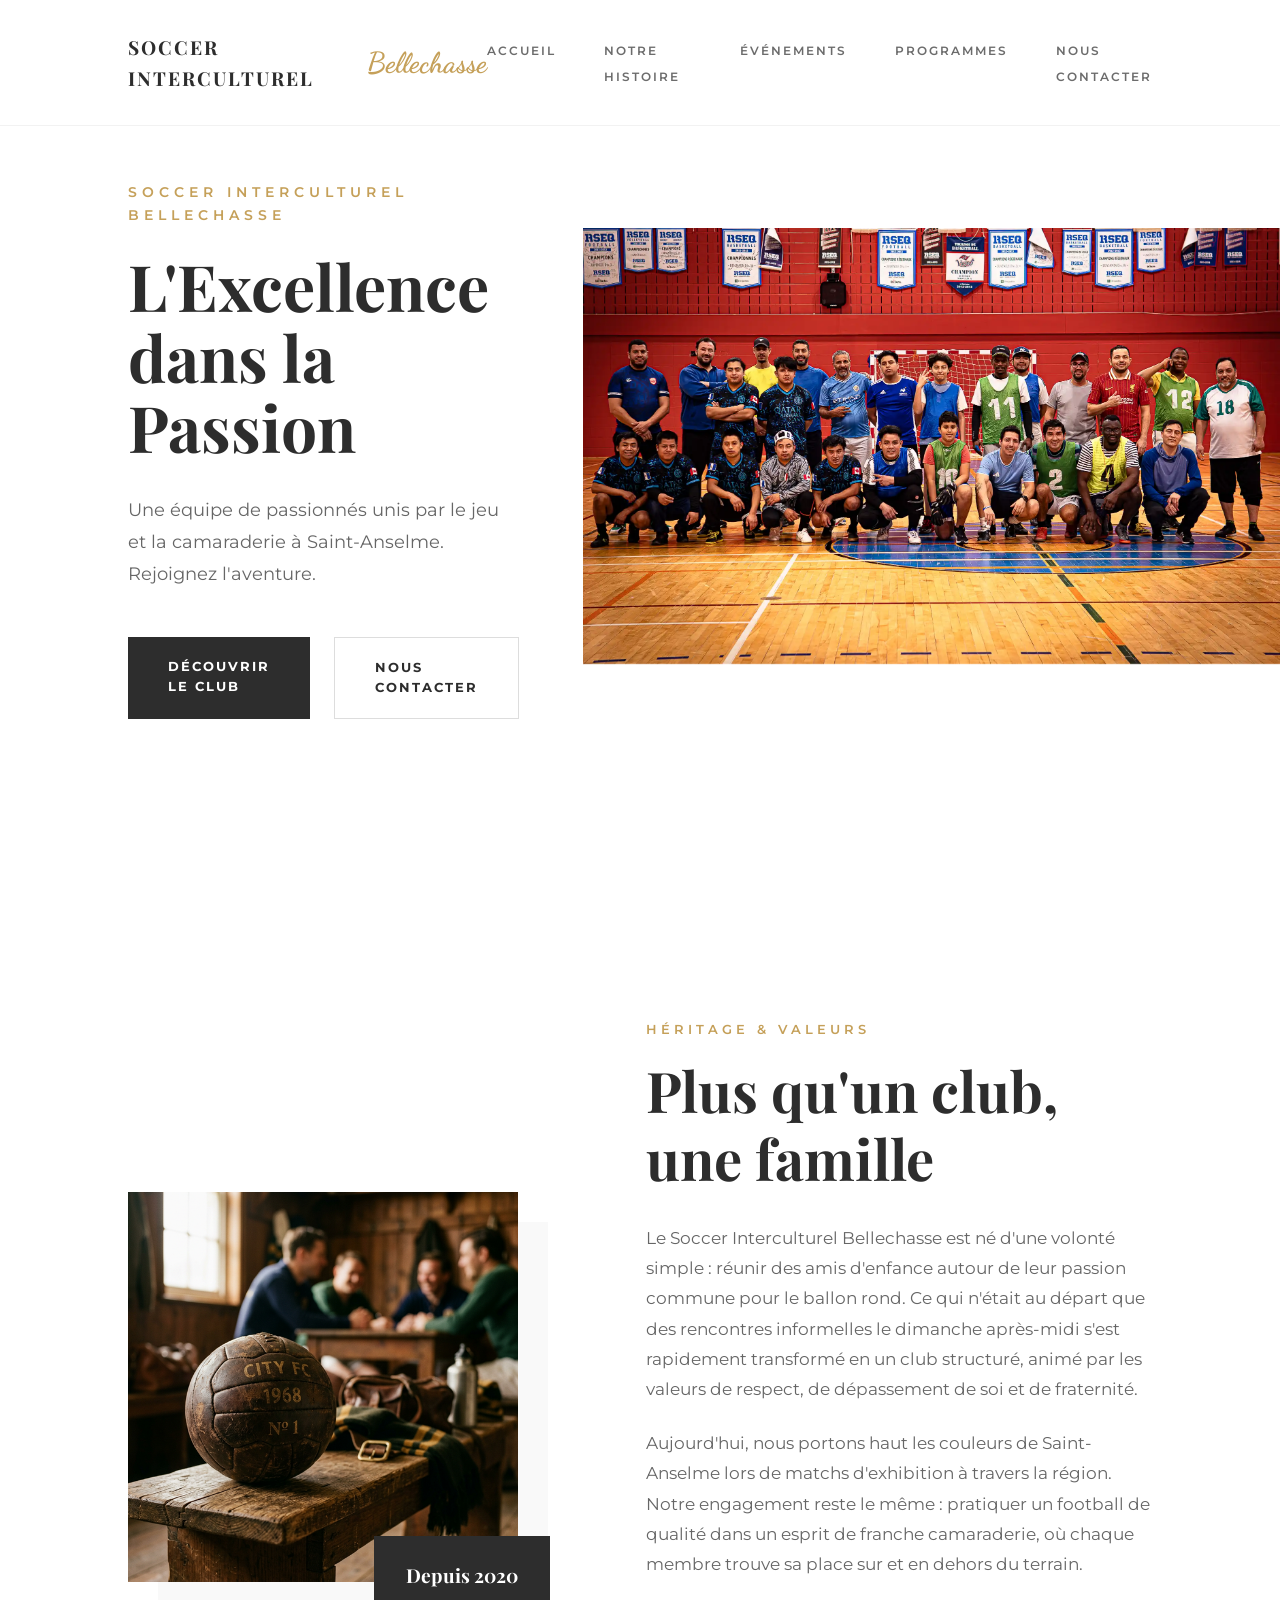
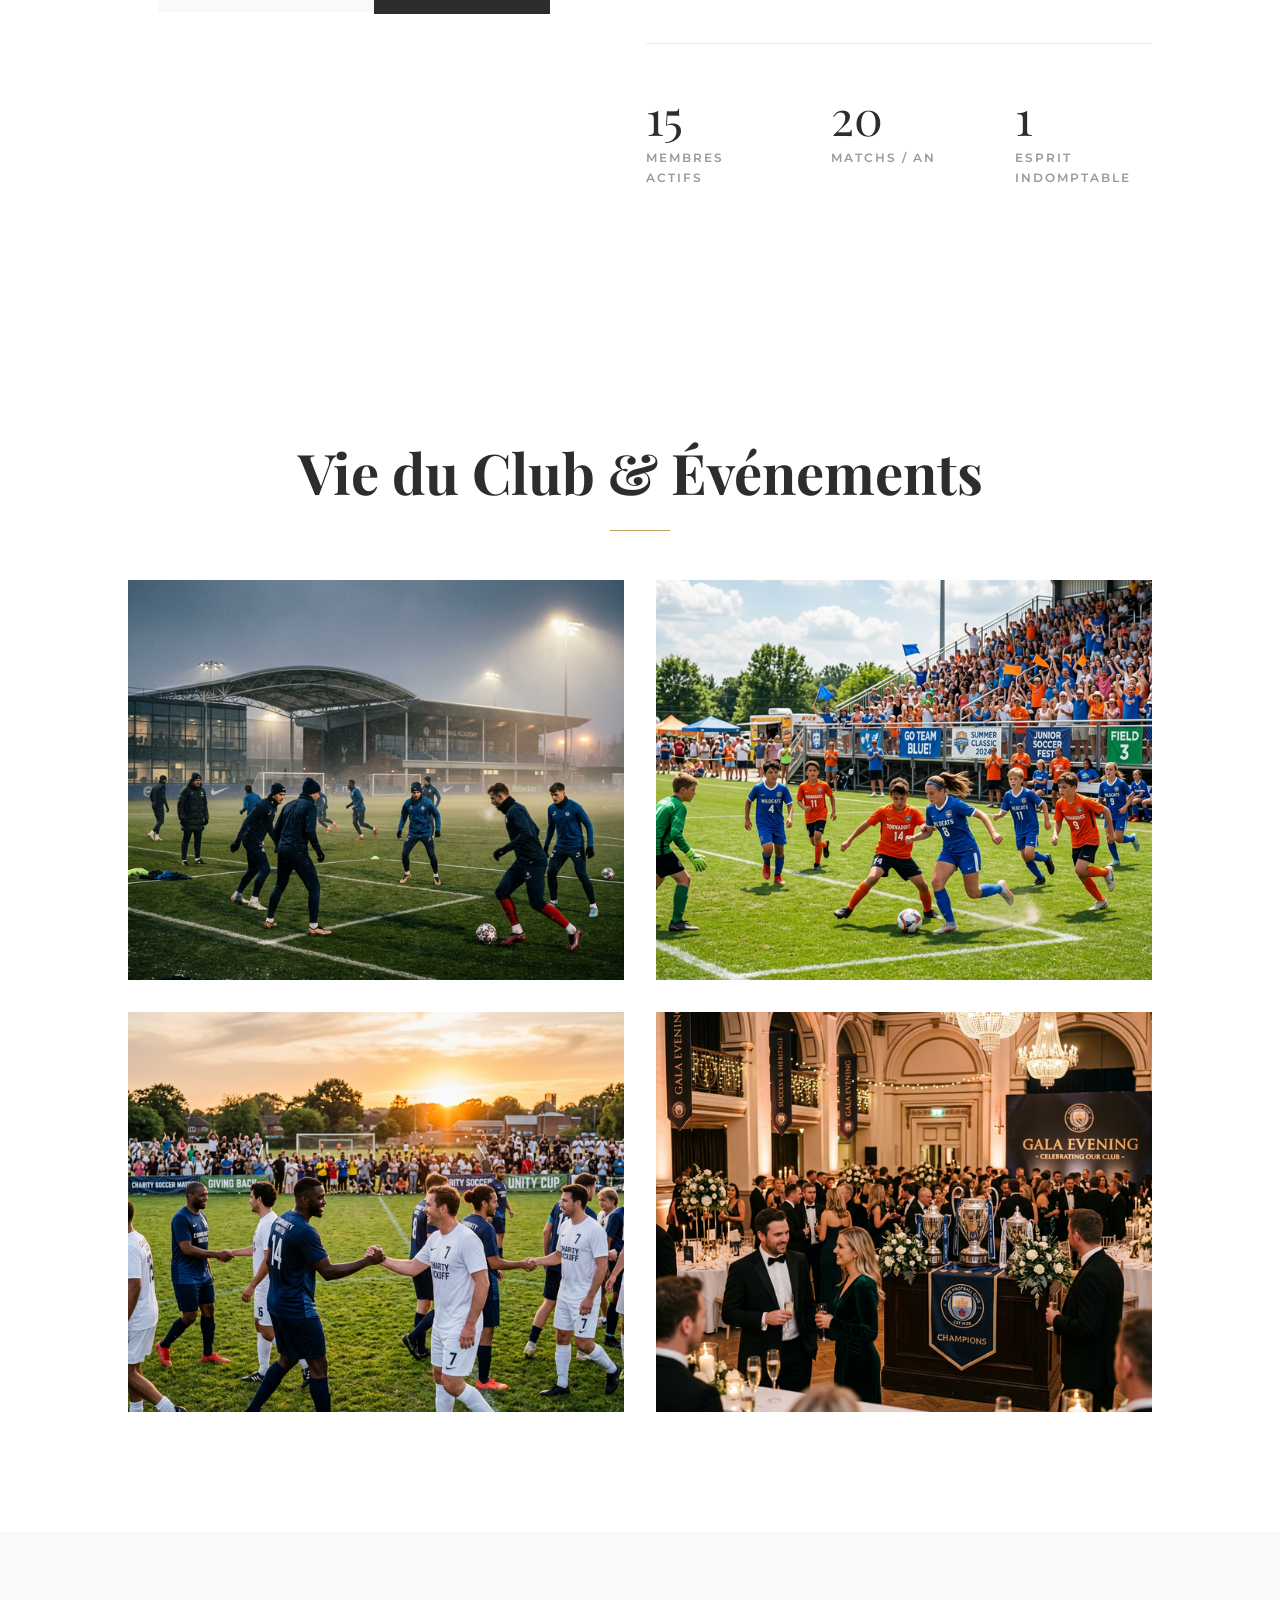
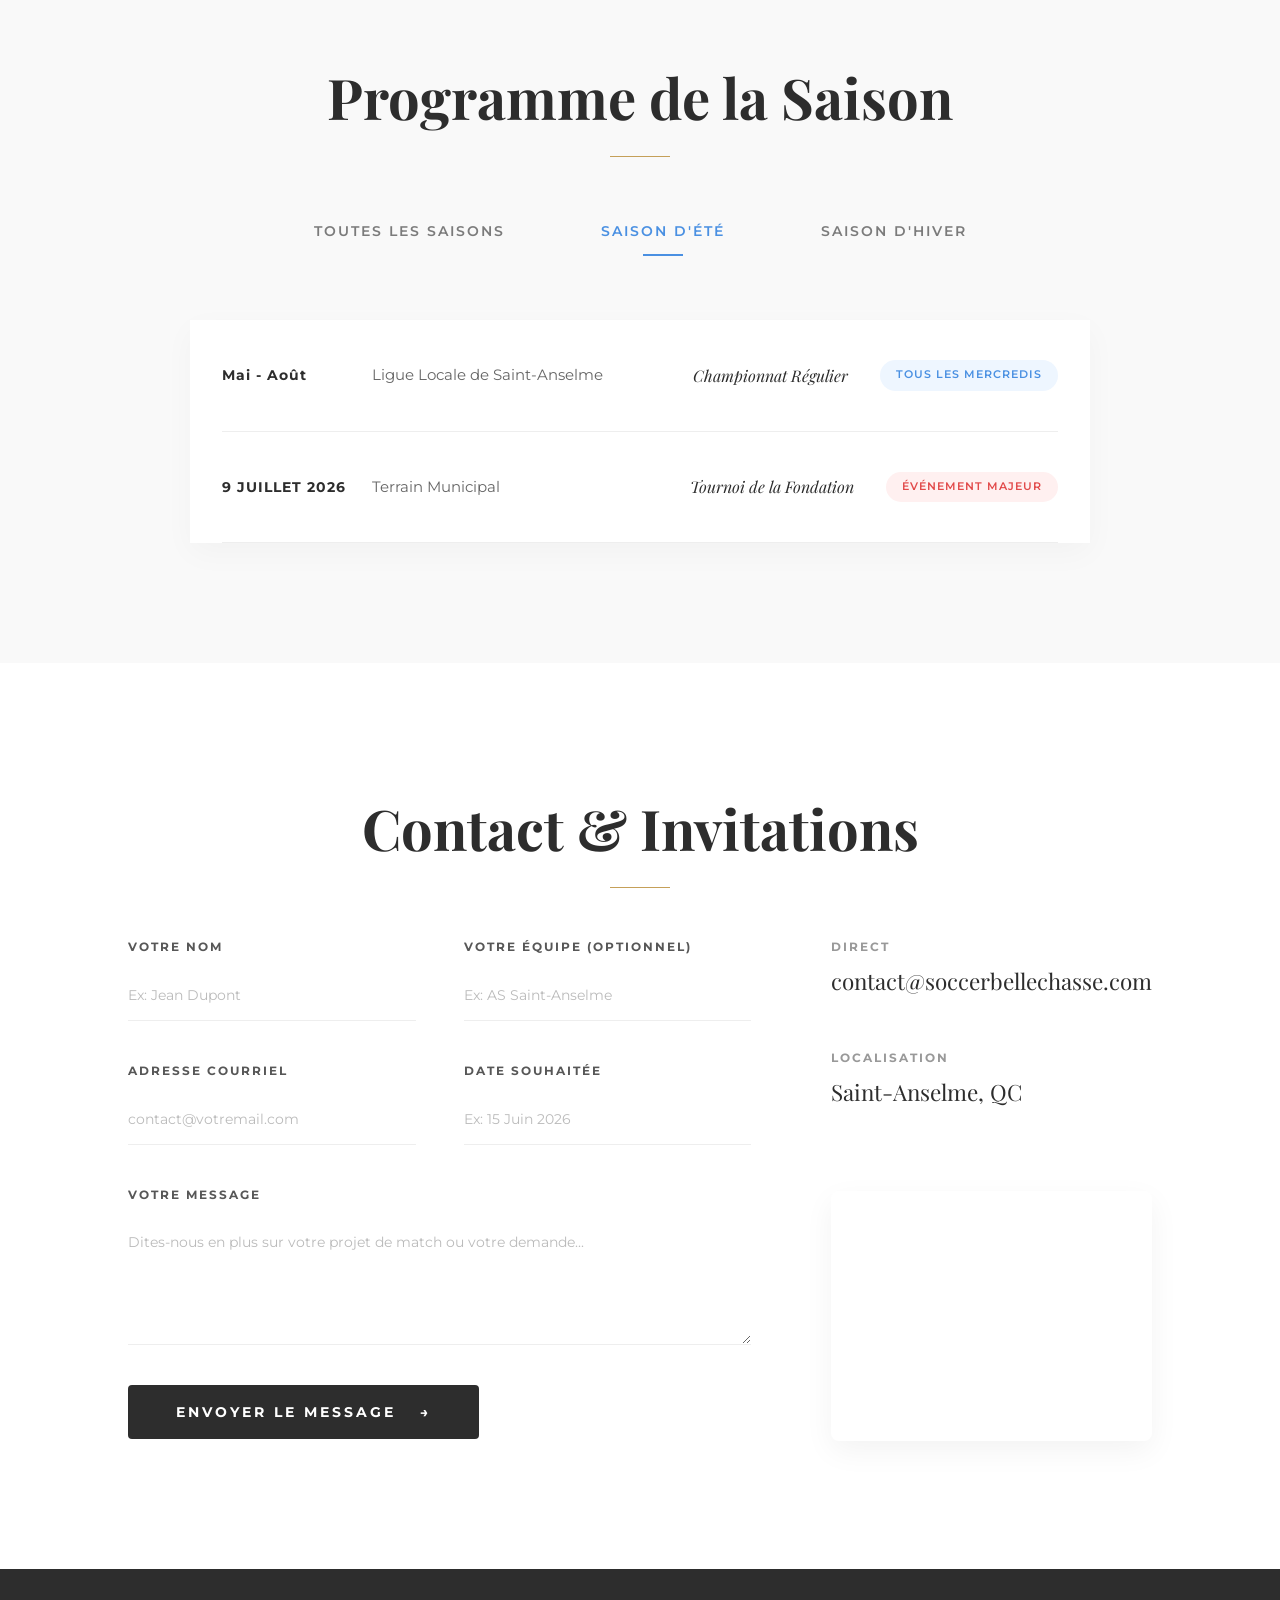
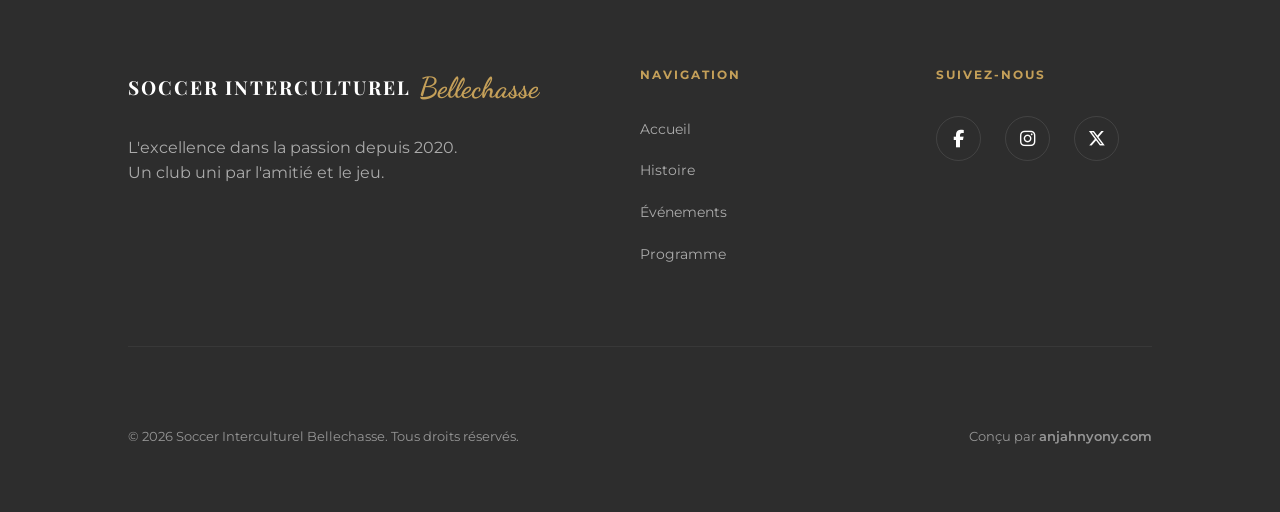
==== index.html @ 8fa6b3fa "favicon" ====
<!DOCTYPE html>
<html lang="fr">

<head>
    <meta charset="UTF-8">
    <meta name="viewport" content="width=device-width, initial-scale=1.0">
    <title>Soccer Interculturel Bellechasse | Excellence & Passion</title>
    <meta name="description"
        content="Découvrez le Soccer Interculturel Bellechasse, un club de football passionné à Saint-Anselme. Excellence, camaraderie et jeu.">

    <!-- Open Graph / Facebook / LinkedIn -->
    <meta property="og:type" content="website">
    <meta property="og:url" content="https://soccerinterculturelbellechasse.com/">
    <meta property="og:title" content="Soccer Interculturel Bellechasse | Excellence & Passion">
    <meta property="og:description"
        content="Un club de football dynamique à Saint-Anselme, uni par les valeurs de respect, de dépassement de soi et de fraternité.">
    <meta property="og:image" content="https://soccerinterculturelbellechasse.com/img/soccer-banner.webp">

    <!-- Twitter / X -->
    <meta name="twitter:card" content="summary_large_image">
    <meta name="twitter:url" content="https://soccerinterculturelbellechasse.com/">
    <meta name="twitter:title" content="Soccer Interculturel Bellechasse | Excellence & Passion">
    <meta name="twitter:description"
        content="Découvrez le Soccer Interculturel Bellechasse à Saint-Anselme. Passion, talent et esprit d'équipe.">
    <meta name="twitter:image" content="https://soccerinterculturelbellechasse.com/img/soccer-banner.webp">

    <!-- Favicon -->
    <link rel="icon" href="./img/favicon-removebg-preview.png">

    <!-- Fonts -->
    <link rel="preconnect" href="https://fonts.googleapis.com">
    <link rel="preconnect" href="https://fonts.gstatic.com" crossorigin>
    <link
        href="https://fonts.googleapis.com/css2?family=Montserrat:wght@300;400;500;600&family=Playfair+Display:ital,wght@0,400;0,700;1,400&family=Dancing+Script:wght@700&display=swap"
        rel="stylesheet">

    <!-- CSS -->
    <link rel="stylesheet" href="style.css">
    <!-- Font Awesome for Icons -->
    <link rel="stylesheet" href="https://cdnjs.cloudflare.com/ajax/libs/font-awesome/6.5.1/css/all.min.css">
</head>

<body>

    <!-- Navigation -->
    <nav id="navbar">
        <div class="logo">Soccer Interculturel <span class="logo-accent">Bellechasse</span></div>
        <div class="burger" id="burger">
            <span></span>
            <span></span>
            <span></span>
        </div>
        <ul class="nav-links">
            <li><a href="#hero">Accueil</a></li>
            <li><a href="#histoire">Notre Histoire</a></li>
            <li><a href="#evenements">Événements</a></li>
            <li><a href="#programme">Programmes</a></li>
            <li><a href="#contact">Nous contacter</a></li>
        </ul>
    </nav>

    <!-- Section Hero (Split Layout) -->
    <section id="hero" class="hero-split">
        <div class="hero-left">
            <span class="hero-subtitle">Soccer Interculturel Bellechasse</span>
            <h1 class="serif">L'Excellence <br> dans la Passion</h1>
            <p>Une équipe de passionnés unis par le jeu et la camaraderie à Saint-Anselme. Rejoignez l'aventure.</p>
            <div class="hero-actions">
                <a href="#evenements" class="btn-dark">Découvrir le club</a>
                <a href="#contact" class="btn-outline">Nous contacter</a>
            </div>
        </div>
        <div class="hero-right">
            <div class="hero-image-wrapper">
                <img src="./img/soccer-banner.webp" alt="L'équipe Soccer Interculturel Bellechasse">
            </div>
        </div>
    </section>

    <!-- Section Notre Histoire -->
    <section id="histoire" class="story-section">
        <div class="story-grid">
            <div class="story-left">
                <div class="story-img-wrapper">
                    <img src="./img/club_history.png" alt="Histoire du Club">
                    <div class="since-badge">Depuis 2020</div>
                </div>
            </div>
            <div class="story-right">
                <span class="section-subtitle">Héritage & Valeurs</span>
                <h2 class="serif">Plus qu'un club, une famille</h2>
                <div class="story-text">
                    <p>Le Soccer Interculturel Bellechasse est né d'une volonté simple : réunir des amis d'enfance
                        autour de leur
                        passion
                        commune pour le ballon rond. Ce qui n'était au départ que des rencontres informelles le dimanche
                        après-midi
                        s'est rapidement transformé en un club structuré, animé par les valeurs de respect, de
                        dépassement
                        de soi et de fraternité.</p>
                    <p>Aujourd'hui, nous portons haut les couleurs de Saint-Anselme lors de matchs d'exhibition à
                        travers la
                        région. Notre engagement reste le même : pratiquer un football de qualité dans un esprit de
                        franche
                        camaraderie, où chaque membre trouve sa place sur et en dehors du terrain.</p>
                </div>

                <div class="highlights-grid">
                    <div class="highlight-item">
                        <span class="number">15</span>
                        <span class="label">Membres actifs</span>
                    </div>
                    <div class="highlight-item">
                        <span class="number">20</span>
                        <span class="label">Matchs / An</span>
                    </div>
                    <div class="highlight-item">
                        <span class="number">1</span>
                        <span class="label">Esprit indomptable</span>
                    </div>
                </div>
            </div>
        </div>
    </section>

    <!-- Section Événements & Galerie -->
    <section id="evenements" class="events-section">
        <h2 class="section-title serif">Vie du Club & Événements</h2>
        <div class="events-grid">
            <div class="event-card">
                <div class="event-img">
                    <img src="./img/winter_training.png" alt="Entraînement Hivernal">
                    <div class="event-overlay">
                        <div class="event-meta">
                            <span class="event-tag">Hiver</span>
                            <span class="event-date">Jan - Mars</span>
                        </div>
                        <h3 class="serif">Entraînement Hivernal</h3>
                        <p>Préparation intensive en salle et sur terrain synthétique pour maintenir la forme même sous
                            la neige.</p>
                    </div>
                </div>
            </div>
            <div class="event-card">
                <div class="event-img">
                    <img src="./img/summer_tournament.png" alt="Tournoi d'Été">
                    <div class="event-overlay">
                        <div class="event-meta">
                            <span class="event-tag">Compétition</span>
                            <span class="event-date">Juillet</span>
                        </div>
                        <h3 class="serif">Tournoi Inter-Cités</h3>
                        <p>Notre grand rendez-vous estival rassemblant les meilleures équipes de la région pour un
                            weekend de football pur.</p>
                    </div>
                </div>
            </div>
            <div class="event-card">
                <div class="event-img">
                    <img src="./img/charity_match.png" alt="Match Caritatif">
                    <div class="event-overlay">
                        <div class="event-meta">
                            <span class="event-tag">Social</span>
                            <span class="event-date">Septembre</span>
                        </div>
                        <h3 class="serif">Kickoff pour la Cause</h3>
                        <p>Un match solidaire dont tous les bénéfices sont reversés aux associations locales de
                            Saint-Anselme.</p>
                    </div>
                </div>
            </div>
            <div class="event-card">
                <div class="event-img">
                    <img src="./img/gala_evening.png" alt="Soirée de Gala">
                    <div class="event-overlay">
                        <div class="event-meta">
                            <span class="event-tag">Prestige</span>
                            <span class="event-date">Décembre</span>
                        </div>
                        <h3 class="serif">Gala de Fin de Saison</h3>
                        <p>Une soirée élégante pour célébrer nos réussites, remettre les trophées et remercier nos
                            partenaires.</p>
                    </div>
                </div>
            </div>
        </div>
    </section>

    <!-- Section Programme de la Saison -->
    <section id="programme" class="program-section">
        <h2 class="section-title serif">Programme de la Saison</h2>

        <div class="program-tabs">
            <button class="tab-btn" onclick="showSeason('all')">Toutes les Saisons</button>
            <button class="tab-btn active" onclick="showSeason('ete')">Saison d'Été</button>
            <button class="tab-btn" onclick="showSeason('hiver')">Saison d'Hiver</button>
        </div>

        <div id="ete" class="season-content active">
            <div class="calendar-list">
                <div class="calendar-row">
                    <span class="match-date">Mai - Août</span>
                    <span class="match-location">Ligue Locale de Saint-Anselme</span>
                    <span class="match-type">Championnat Régulier</span>
                    <span class="badge upcoming">Tous les Mercredis</span>
                </div>
                <div class="calendar-row">
                    <span class="match-date">9 JUILLET 2026</span>
                    <span class="match-location">Terrain Municipal</span>
                    <span class="match-type">Tournoi de la Fondation</span>
                    <span class="badge extreme">Événement Majeur</span>
                </div>
            </div>
        </div>

        <div id="hiver" class="season-content">
            <div class="calendar-list">
                <div class="calendar-row">
                    <span class="match-date">Nov - Mars</span>
                    <span class="match-location">Complexe Multisport Lévis</span>
                    <span class="match-type">Ligue Intérieure 7x7</span>
                    <span class="badge upcoming">Matchs Dimanche</span>
                </div>
                <div class="calendar-row">
                    <span class="match-date">14 JANVIER 2026</span>
                    <span class="match-location">Centre Sportif Saint-Anselme</span>
                    <span class="match-type">Entraînement Spécifique</span>
                    <span class="badge victory">Ouvert au Public</span>
                </div>
            </div>
        </div>
    </section>

    <!-- Step 4: Contact -->
    <section id="contact" class="contact-section">
        <h2 class="section-title serif">Contact & Invitations</h2>
        <div class="contact-container">
            <form action="#" class="contact-form">
                <div class="form-row">
                    <div class="form-group">
                        <label for="name">Votre Nom</label>
                        <input type="text" id="name" placeholder="Ex: Jean Dupont" required>
                    </div>
                    <div class="form-group">
                        <label for="team">Votre Équipe (Optionnel)</label>
                        <input type="text" id="team" placeholder="Ex: AS Saint-Anselme">
                    </div>
                </div>
                <div class="form-row">
                    <div class="form-group">
                        <label for="email">Adresse Courriel</label>
                        <input type="email" id="email" placeholder="contact@votremail.com" required>
                    </div>
                    <div class="form-group">
                        <label for="date">Date souhaitée</label>
                        <input type="text" id="date" placeholder="Ex: 15 Juin 2026">
                    </div>
                </div>
                <div class="form-group">
                    <label for="message">Votre Message</label>
                    <textarea id="message"
                        placeholder="Dites-nous en plus sur votre projet de match ou votre demande..." rows="5"
                        required></textarea>
                </div>
                <button type="submit" class="btn-submit-premium">
                    <span>Envoyer le Message</span>
                    <i class="arrow-icon">→</i>
                </button>
            </form>
            <div class="contact-details">
                <div class="detail-item">
                    <h4>Direct</h4>
                    <p>contact@soccerbellechasse.com</p>
                </div>
                <div class="detail-item">
                    <h4>Localisation</h4>
                    <p>Saint-Anselme, QC</p>
                </div>
                <div class="map-container">
                    <iframe src="https://maps.google.com/maps?q=Saint-Anselme,QC&t=&z=14&ie=UTF8&iwloc=&output=embed"
                        width="100%" height="250" style="border:0;" allowfullscreen="" loading="lazy"></iframe>
                </div>
            </div>
        </div>
    </section>

    <!-- Footer -->
    <footer class="main-footer">
        <div class="footer-grid">
            <div class="footer-brand">
                <div class="logo">Soccer Interculturel <span class="logo-accent">Bellechasse</span></div>
                <p>L'excellence dans la passion depuis 2020. Un club uni par l'amitié et le jeu.</p>
            </div>
            <div class="footer-links">
                <h4>Navigation</h4>
                <ul>
                    <li><a href="#hero">Accueil</a></li>
                    <li><a href="#histoire">Histoire</a></li>
                    <li><a href="#evenements">Événements</a></li>
                    <li><a href="#programme">Programme</a></li>
                </ul>
            </div>
            <div class="footer-social">
                <h4>Suivez-nous</h4>
                <div class="social-icons">
                    <a href="#" aria-label="Facebook"><i class="fa-brands fa-facebook-f"></i></a>
                    <a href="#" aria-label="Instagram"><i class="fa-brands fa-instagram"></i></a>
                    <a href="#" aria-label="Twitter"><i class="fa-brands fa-x-twitter"></i></a>
                </div>
            </div>
        </div>
        <div class="footer-bottom">
            <p>&copy; 2026 Soccer Interculturel Bellechasse. Tous droits réservés.</p>
            <p>Conçu par <a href="https://anjahnyony.com" target="_blank">anjahnyony.com</a></p>
        </div>
    </footer>

    <script>
        // Smooth scrolling for navigation links
        document.querySelectorAll('a[href^="#"]').forEach(anchor => {
            anchor.addEventListener('click', function (e) {
                e.preventDefault();
                document.querySelector(this.getAttribute('href')).scrollIntoView({
                    behavior: 'smooth'
                });
            });
        });

        // Navbar background on scroll
        window.addEventListener('scroll', () => {
            const navbar = document.getElementById('navbar');
            if (window.scrollY > 50) {
                navbar.classList.add('scrolled');
            } else {
                navbar.classList.remove('scrolled');
            }
        });

        // Burger Menu Toggle
        const burger = document.getElementById('burger');
        const navLinks = document.querySelector('.nav-links');

        burger.addEventListener('click', () => {
            navLinks.classList.toggle('nav-active');
            burger.classList.toggle('toggle');
        });

        // Close menu when a link is clicked
        document.querySelectorAll('.nav-links a').forEach(link => {
            link.addEventListener('click', () => {
                navLinks.classList.remove('nav-active');
                burger.classList.remove('toggle');
            });
        });

        // Season Tab Switcher
        function showSeason(seasonId) {
            // Remove active class from all tabs and buttons
            document.querySelectorAll('.season-content').forEach(content => content.classList.remove('active'));
            document.querySelectorAll('.tab-btn').forEach(btn => btn.classList.remove('active'));

            // Handle "All" seasons or specific one
            if (seasonId === 'all') {
                document.querySelectorAll('.season-content').forEach(content => content.classList.add('active'));
            } else {
                document.getElementById(seasonId).classList.add('active');
            }

            // Highlight active button
            event.currentTarget.classList.add('active');
        }
    </script>
</body>

</html>
---- style.css ----
/* Design System Soccer Interculturel Bellechasse - Design 3 (Minimaliste Premium) */

:root {
    --bg-color: #FFFFFF;
    --text-color: #2D2D2D;
    --accent-color: #4A90E2;
    /* Bleu acier */
    --accent-secondary: #C5A059;
    /* Or brossé */
    --sep-color: #F9F9F9;
    --glass-bg: rgba(255, 255, 255, 0.8);
    --font-serif: 'Playfair Display', serif;
    --font-sans: 'Montserrat', sans-serif;
    --font-accent: 'Dancing Script', cursive;
    --transition: all 0.5s cubic-bezier(0.165, 0.84, 0.44, 1);
}

* {
    margin: 0;
    padding: 0;
    box-sizing: border-box;
}

html {
    scroll-behavior: smooth;
}

body {
    background-color: var(--bg-color);
    color: var(--text-color);
    font-family: var(--font-sans);
    line-height: 1.6;
    overflow-x: hidden;
}

h1,
h2,
h3,
.serif {
    font-family: var(--font-serif);
    font-weight: 700;
}

a {
    text-decoration: none;
    color: inherit;
    transition: var(--transition);
}

ul {
    list-style: none;
}

/* Navigation */
nav {
    position: fixed;
    top: 0;
    width: 100%;
    z-index: 1000;
    background: var(--glass-bg);
    backdrop-filter: blur(10px);
    -webkit-backdrop-filter: blur(10px);
    border-bottom: 1px solid rgba(0, 0, 0, 0.05);
    padding: 2rem 10%;
    display: flex;
    justify-content: space-between;
    align-items: center;
    transition: var(--transition);
}

nav.scrolled {
    padding: 1rem 10%;
    box-shadow: 0 5px 20px rgba(0, 0, 0, 0.02);
}

.logo {
    font-family: var(--font-serif);
    font-size: 1.2rem;
    letter-spacing: 2px;
    text-transform: uppercase;
    font-weight: 700;
    display: flex;
    align-items: center;
    gap: 0.5rem;
}

.logo-accent {
    font-family: var(--font-accent);
    text-transform: none;
    color: var(--accent-secondary);
    font-size: 1.8rem;
    letter-spacing: 0;
}

.nav-links {
    display: flex;
    gap: 3rem;
}

.nav-links a {
    font-size: 0.75rem;
    text-transform: uppercase;
    letter-spacing: 2px;
    font-weight: 600;
    opacity: 0.7;
}

.nav-links a:hover {
    opacity: 1;
    color: var(--accent-secondary);
}

/* Burger Menu */
.burger {
    display: none;
    cursor: pointer;
    z-index: 1001;
}

.burger span {
    display: block;
    width: 25px;
    height: 2px;
    margin: 5px;
    background-color: var(--text-color);
    transition: var(--transition);
}

/* Open Burger Animation */
.burger.toggle span:nth-child(1) {
    transform: rotate(-45deg) translate(-5px, 5px);
}

.burger.toggle span:nth-child(2) {
    opacity: 0;
}

.burger.toggle span:nth-child(3) {
    transform: rotate(45deg) translate(-5px, -5px);
}

/* Hero Split Section */
.hero-split {
    height: 100vh;
    display: flex;
    align-items: center;
    background-color: var(--bg-color);
    padding: 0;
    overflow: hidden;
}

.hero-left {
    flex: 0.8;
    /* Réduit pour laisser plus de place à l'image */
    padding: 0 5% 0 10%;
    display: flex;
    flex-direction: column;
    justify-content: center;
}

.hero-subtitle {
    display: block;
    font-size: 0.9rem;
    text-transform: uppercase;
    letter-spacing: 5px;
    color: var(--accent-secondary);
    margin-bottom: 1.5rem;
    font-weight: 600;
}

.hero-left h1 {
    font-size: 4rem;
    /* Légèrement réduit pour l'équilibre */
    line-height: 1.1;
    margin-bottom: 2rem;
    color: var(--text-color);
    animation: fadeInUp 1s ease forwards;
}

.hero-left p {
    font-size: 1.1rem;
    color: #666;
    margin-bottom: 3rem;
    max-width: 450px;
    line-height: 1.8;
}

.hero-actions {
    display: flex;
    gap: 1.5rem;
}

.hero-right {
    flex: 1.5;
    /* Élargi pour montrer tout le groupe */
    width: 100%;
    position: relative;
    /* Suppression du clip-path pour ne plus couper les personnes à gauche */
}

.hero-image-wrapper {
    width: 100%;
    height: 100%;
}

.hero-image-wrapper img {
    width: 100%;
    height: 100%;
    object-fit: cover;
    object-position: center;
    /* Centrage pour garder le groupe au milieu */
}

/* Button Styles */
.btn-dark {
    display: inline-block;
    padding: 1.2rem 2.5rem;
    background: var(--text-color);
    color: white;
    text-transform: uppercase;
    letter-spacing: 2px;
    font-size: 0.8rem;
    font-weight: 700;
    transition: var(--transition);
}

.btn-dark:hover {
    background: var(--accent-color);
}

.btn-outline {
    display: inline-block;
    padding: 1.2rem 2.5rem;
    border: 1px solid #ddd;
    color: var(--text-color);
    text-transform: uppercase;
    letter-spacing: 2px;
    font-size: 0.8rem;
    font-weight: 700;
    transition: var(--transition);
}

.btn-outline:hover {
    border-color: var(--text-color);
    background: var(--sep-color);
}

/* Sections Common */
section {
    padding: 120px 10%;
}

.section-title {
    font-size: 3.5rem;
    margin-bottom: 4rem;
    text-align: center;
    position: relative;
}

.section-title::after {
    content: '';
    position: absolute;
    bottom: -15px;
    left: 50%;
    transform: translateX(-50%);
    width: 60px;
    height: 1px;
    background: var(--accent-secondary);
}

/* Story Section */
.story-grid {
    display: grid;
    grid-template-columns: 1fr 1.2fr;
    gap: 6rem;
    align-items: center;
}

.story-img-wrapper {
    position: relative;
    padding-right: 2rem;
    padding-bottom: 2rem;
}

.story-img-wrapper img {
    width: 100%;
    height: auto;
    display: block;
    box-shadow: 30px 30px 0 var(--sep-color);
    transition: var(--transition);
}

.story-img-wrapper:hover img {
    transform: translate(10px, 10px);
    box-shadow: 15px 15px 0 var(--accent-secondary);
}

.since-badge {
    position: absolute;
    bottom: 0;
    right: 0;
    background: var(--text-color);
    color: white;
    padding: 1.5rem 2rem;
    font-family: var(--font-serif);
    font-size: 1.2rem;
    font-weight: 700;
    z-index: 2;
}

.section-subtitle {
    display: block;
    font-size: 0.8rem;
    text-transform: uppercase;
    letter-spacing: 4px;
    color: var(--accent-secondary);
    margin-bottom: 1rem;
    font-weight: 600;
}

.story-right h2 {
    font-size: 3.5rem;
    margin-bottom: 2rem;
    line-height: 1.2;
}

.story-text p {
    font-size: 1.05rem;
    margin-bottom: 1.5rem;
    color: #666;
    line-height: 1.8;
}

.highlights-grid {
    display: grid;
    grid-template-columns: repeat(3, 1fr);
    gap: 3rem;
    margin-top: 4rem;
    padding-top: 3rem;
    border-top: 1px solid #eee;
}

.highlight-item {
    display: flex;
    flex-direction: column;
}

.highlight-item .number {
    font-family: var(--font-serif);
    font-size: 3rem;
    line-height: 1;
    color: var(--text-color);
    margin-bottom: 0.5rem;
}

.highlight-item .label {
    font-size: 0.75rem;
    text-transform: uppercase;
    letter-spacing: 2px;
    font-weight: 600;
    color: #999;
}

/* Events Section */
.events-section {
    background-color: var(--bg-color);
}

.events-grid {
    display: grid;
    grid-template-columns: repeat(2, 1fr);
    gap: 2rem;
}

.event-card {
    position: relative;
    overflow: hidden;
    height: 400px;
    background: var(--sep-color);
}

.event-img {
    width: 100%;
    height: 100%;
    position: relative;
}

.event-img img {
    width: 100%;
    height: 100%;
    object-fit: cover;
    transition: var(--transition);
}

.event-overlay {
    position: absolute;
    bottom: 0;
    left: 0;
    width: 100%;
    padding: 3rem 2rem 2rem;
    background: linear-gradient(to top, rgba(0, 0, 0, 0.8) 0%, rgba(0, 0, 0, 0.4) 60%, transparent 100%);
    color: white;
    transform: translateY(20px);
    opacity: 0;
    transition: var(--transition);
    pointer-events: none;
}

.event-card:hover img {
    transform: scale(1.1);
}

.event-card:hover .event-overlay {
    transform: translateY(0);
    opacity: 1;
}

.event-meta {
    margin-bottom: 1rem;
    display: flex;
    gap: 1rem;
}

.event-tag {
    font-size: 0.7rem;
    text-transform: uppercase;
    letter-spacing: 1px;
    background: var(--accent-secondary);
    color: white;
    padding: 0.2rem 0.8rem;
    font-weight: 600;
}

.event-date {
    font-size: 0.7rem;
    text-transform: uppercase;
    letter-spacing: 1px;
    opacity: 0.8;
}

.event-overlay h3 {
    font-size: 1.8rem;
    margin-bottom: 0.5rem;
}

.event-overlay p {
    font-size: 0.9rem;
    opacity: 0.8;
    line-height: 1.4;
    max-width: 400px;
}

/* Program Section */
.program-section {
    background-color: var(--sep-color);
}

.program-tabs {
    display: flex;
    justify-content: center;
    gap: 2rem;
    margin-bottom: 4rem;
}

.tab-btn {
    background: none;
    border: none;
    font-family: var(--font-sans);
    font-size: 0.9rem;
    text-transform: uppercase;
    letter-spacing: 2px;
    font-weight: 600;
    padding: 1rem 2rem;
    cursor: pointer;
    position: relative;
    opacity: 0.5;
    transition: var(--transition);
}

.tab-btn.active {
    opacity: 1;
    color: var(--accent-color);
}

.tab-btn::after {
    content: '';
    position: absolute;
    bottom: 0;
    left: 50%;
    width: 0;
    height: 2px;
    background: var(--accent-color);
    transition: var(--transition);
    transform: translateX(-50%);
}

.tab-btn.active::after {
    width: 40px;
}

.season-content {
    display: none;
    animation: fadeIn 0.8s ease forwards;
}

.season-content.active {
    display: block;
}

@keyframes fadeIn {
    from {
        opacity: 0;
        transform: translateY(10px);
    }

    to {
        opacity: 1;
        transform: translateY(0);
    }
}

.badge.extreme {
    background: #fff0f0;
    color: #e24a4a;
}

/* Calendar Section (Keep existing row layout) */
.calendar-list {
    max-width: 900px;
    margin: 0 auto;
    background: white;
    padding: 0 2rem;
    box-shadow: 0 10px 30px rgba(0, 0, 0, 0.03);
}

.calendar-row {
    display: flex;
    justify-content: space-between;
    align-items: center;
    padding: 2.5rem 0;
    border-bottom: 1px solid #eee;
    transition: var(--transition);
}

.calendar-row:hover {
    padding-left: 1rem;
    padding-right: 1rem;
    background: var(--sep-color);
}

.match-date {
    font-weight: 700;
    font-size: 0.9rem;
    letter-spacing: 1px;
    width: 150px;
}

.match-location {
    flex: 1;
    color: #666;
    font-size: 0.95rem;
}

.match-type {
    font-family: var(--font-serif);
    font-style: italic;
    margin: 0 2rem;
}

.badge {
    font-size: 0.7rem;
    text-transform: uppercase;
    letter-spacing: 1px;
    padding: 0.4rem 1rem;
    border-radius: 50px;
    font-weight: 600;
}

.badge.upcoming {
    background: #eef6ff;
    color: var(--accent-color);
}

.badge.victory {
    background: #f0f7ed;
    color: #67b045;
}

/* Contact Section */
.contact-container {
    display: grid;
    grid-template-columns: 2fr 1fr;
    gap: 5rem;
    max-width: 1100px;
    margin: 0 auto;
}

.contact-form {
    display: flex;
    flex-direction: column;
    gap: 2.5rem;
}

.form-row {
    display: grid;
    grid-template-columns: repeat(2, 1fr);
    gap: 3rem;
}

.form-group {
    display: flex;
    flex-direction: column;
    gap: 0.8rem;
    position: relative;
}

.form-group label {
    font-size: 0.75rem;
    text-transform: uppercase;
    letter-spacing: 2px;
    font-weight: 700;
    color: var(--text-color);
    opacity: 0.8;
}

input,
textarea {
    width: 100%;
    padding: 1rem 0;
    border: none;
    border-bottom: 1.5px solid #eee;
    background: transparent;
    font-family: inherit;
    font-size: 1rem;
    outline: none;
    transition: var(--transition);
}

input:focus,
textarea:focus {
    border-color: var(--accent-secondary);
}

input::placeholder,
textarea::placeholder {
    color: #bbb;
    font-size: 0.9rem;
}

.btn-submit-premium {
    align-self: flex-start;
    background: var(--text-color);
    color: white;
    border: none;
    padding: 1.2rem 3rem;
    font-family: inherit;
    text-transform: uppercase;
    letter-spacing: 3px;
    font-weight: 700;
    cursor: pointer;
    font-size: 0.85rem;
    display: flex;
    align-items: center;
    gap: 1.5rem;
    transition: var(--transition);
    border-radius: 4px;
}

.btn-submit-premium:hover {
    background: var(--accent-color);
    transform: translateY(-5px);
    box-shadow: 0 10px 30px rgba(0, 0, 0, 0.1);
}

.btn-submit-premium .arrow-icon {
    font-style: normal;
    transition: var(--transition);
}

.btn-submit-premium:hover .arrow-icon {
    transform: translateX(8px);
}

.contact-details {
    display: flex;
    flex-direction: column;
    gap: 3rem;
}

.detail-item h4 {
    text-transform: uppercase;
    font-size: 0.75rem;
    letter-spacing: 2px;
    color: #999;
    margin-bottom: 0.5rem;
}

.detail-item p {
    font-family: var(--font-serif);
    font-size: 1.4rem;
}

.map-container {
    margin-top: 2rem;
    width: 100%;
    transition: var(--transition);
}

.map-container iframe {
    border-radius: 8px;
    box-shadow: 0 10px 30px rgba(0, 0, 0, 0.05);
}

/* Footer Premium */
.main-footer {
    background-color: var(--text-color);
    color: white;
    padding: 6rem 10% 4rem;
}

.footer-grid {
    display: grid;
    grid-template-columns: 2fr 1fr 1fr;
    gap: 5rem;
    margin-bottom: 5rem;
    border-bottom: 1px solid rgba(255, 255, 255, 0.05);
    padding-bottom: 5rem;
}

.footer-brand .logo {
    color: white;
    margin-bottom: 1.5rem;
}

.footer-brand p {
    max-width: 350px;
    opacity: 0.6;
    line-height: 1.6;
}

.footer-links h4,
.footer-social h4 {
    text-transform: uppercase;
    font-size: 0.75rem;
    letter-spacing: 2px;
    color: var(--accent-secondary);
    margin-bottom: 2rem;
}

.footer-links ul {
    display: flex;
    flex-direction: column;
    gap: 1rem;
}

.footer-links a {
    opacity: 0.6;
    font-size: 0.9rem;
}

.footer-links a:hover {
    opacity: 1;
    color: var(--accent-secondary);
    padding-left: 5px;
}

.social-icons {
    display: flex;
    gap: 1.5rem;
}

.social-icons a {
    width: 45px;
    height: 45px;
    display: flex;
    align-items: center;
    justify-content: center;
    border: 1px solid rgba(255, 255, 255, 0.1);
    border-radius: 50%;
    /* Arrondi pour un look plus moderne */
    font-size: 1.1rem;
    /* Agrandit l'icône */
    transition: var(--transition);
}

.social-icons a:hover {
    background: var(--accent-secondary);
    /* Utilise la couleur d'accent au hover */
    color: white;
    border-color: var(--accent-secondary);
    transform: translateY(-5px);
}

.footer-bottom {
    display: flex;
    justify-content: space-between;
    align-items: center;
    font-size: 0.8rem;
    opacity: 0.5;
}

.footer-bottom p {
    margin: 0;
}

.footer-bottom a {
    color: white;
    font-weight: 600;
}

/* Animations */
@keyframes fadeInUp {
    from {
        opacity: 0;
        transform: translateY(30px);
    }

    to {
        opacity: 1;
        transform: translateY(0);
    }
}

/* Responsive */
@media (max-width: 1024px) {
    .hero-split {
        flex-direction: column-reverse;
        height: auto;
    }

    .hero-left {
        padding: 120px 10% 60px;
    }

    .hero-right {
        width: 100%;
        height: 500px;
        clip-path: none;
    }

    .hero-left h1 {
        font-size: 3.5rem;
    }

    .events-grid {
        grid-template-columns: 1fr;
    }

    .event-card {
        height: 350px;
    }

    .hero-content h1 {
        font-size: 3.5rem;
    }

    .story-grid {
        grid-template-columns: 1fr;
        gap: 3rem;
    }

    .contact-container {
        grid-template-columns: 1fr;
    }

    .form-row {
        grid-template-columns: 1fr;
        gap: 2rem;
    }

    .btn-submit-premium {
        width: 100%;
        justify-content: center;
    }

    .event-overlay {
        opacity: 1;
        transform: translateY(0);
        background: linear-gradient(to top, rgba(0, 0, 0, 0.9) 0%, rgba(0, 0, 0, 0.4) 70%, transparent 100%);
    }
}

@media (max-width: 768px) {
    .burger {
        display: block;
    }

    .nav-links {
        position: fixed;
        right: 0;
        top: 0;
        height: 100vh;
        width: 75%;
        background-color: var(--bg-color);
        display: flex;
        flex-direction: column;
        align-items: center;
        justify-content: center;
        gap: 2rem;
        transform: translateX(100%);
        transition: var(--transition);
        z-index: 1000;
        box-shadow: -15px 0 40px rgba(0, 0, 0, 0.1);
        border-left: 1px solid rgba(0, 0, 0, 0.05);
    }

    .nav-links.nav-active {
        transform: translateX(0);
    }

    .nav-links a {
        font-size: 1.5rem;
    }

    section {
        padding: 80px 5%;
    }

    .section-title {
        font-size: 2.5rem;
    }

    .form-row {
        grid-template-columns: 1fr;
        gap: 2rem;
    }

    .calendar-row {
        flex-direction: column;
        align-items: flex-start;
        gap: 1rem;
    }

    .match-date {
        width: 100%;
    }

    .program-tabs {
        flex-direction: column;
        gap: 1rem;
    }

    .footer-grid {
        grid-template-columns: 1fr;
        gap: 3rem;
    }

    .footer-bottom {
        flex-direction: column;
        text-align: center;
        gap: 1.5rem;
    }
}
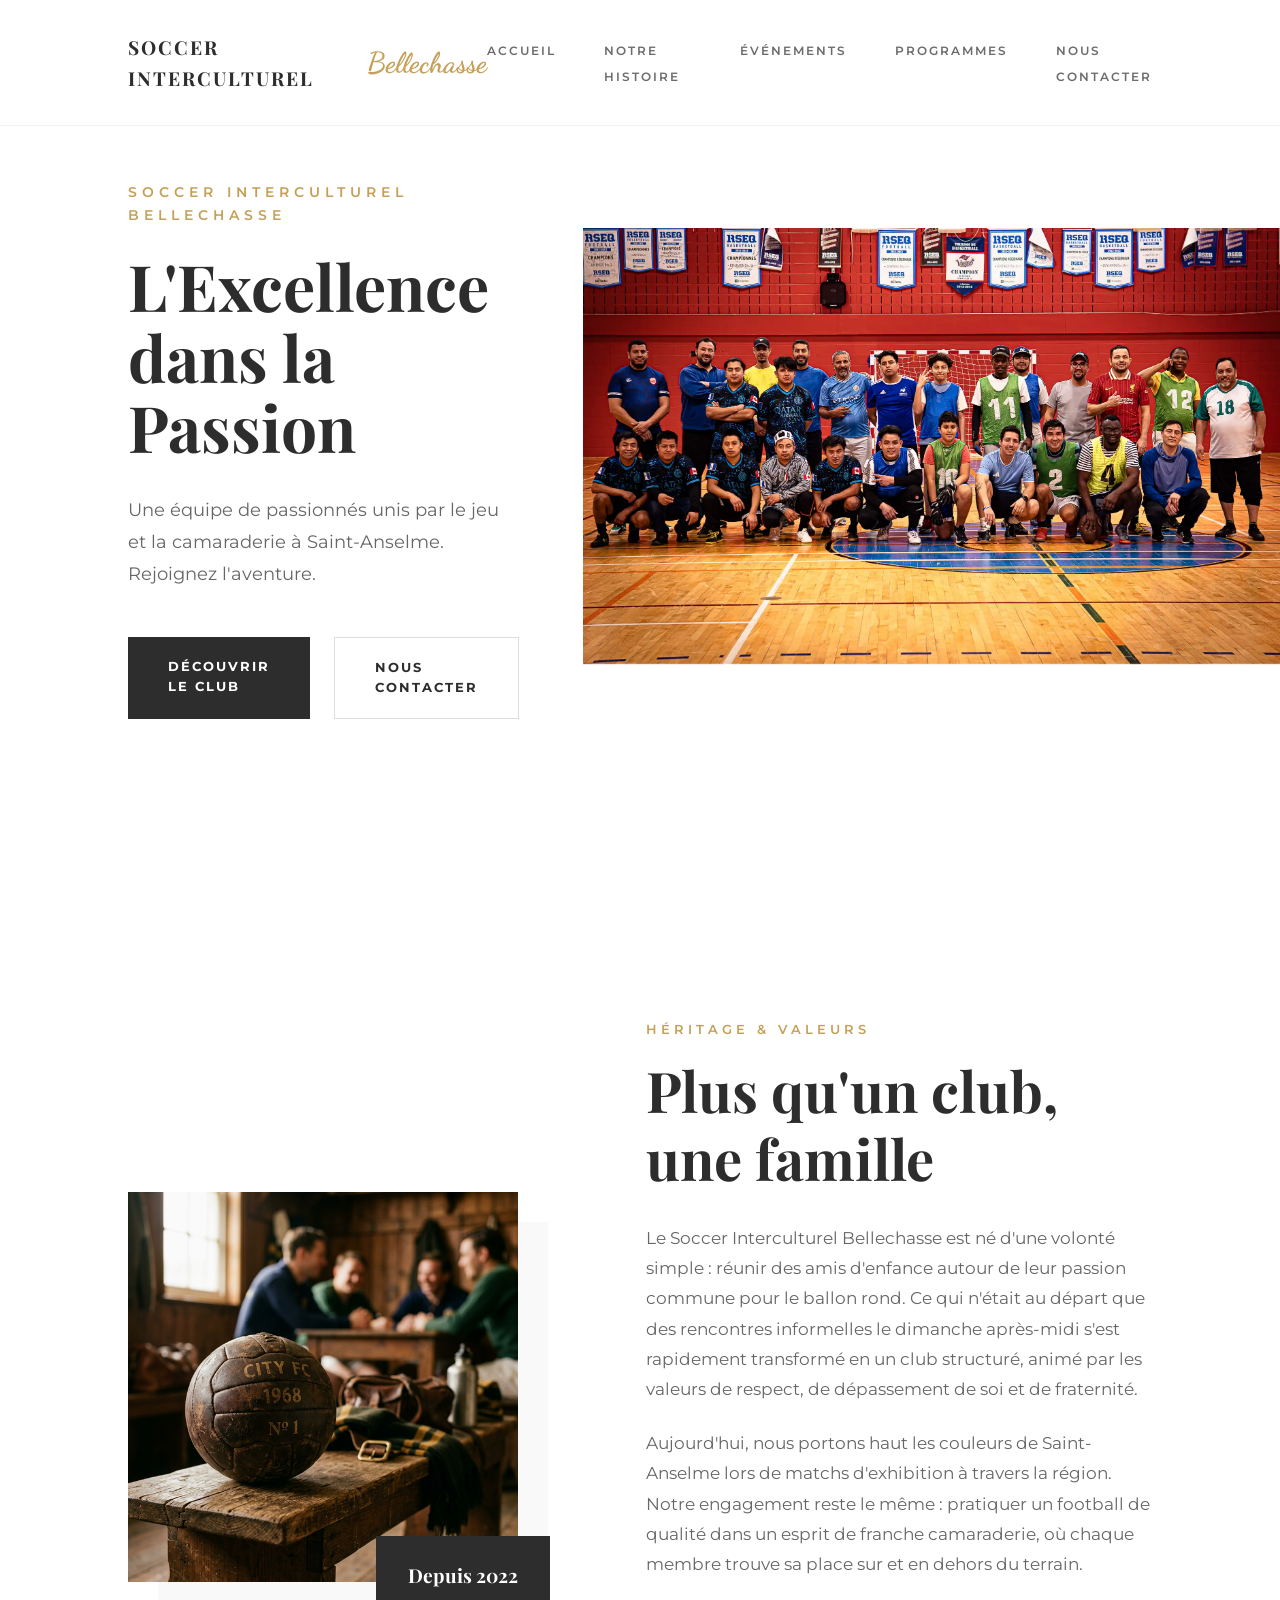
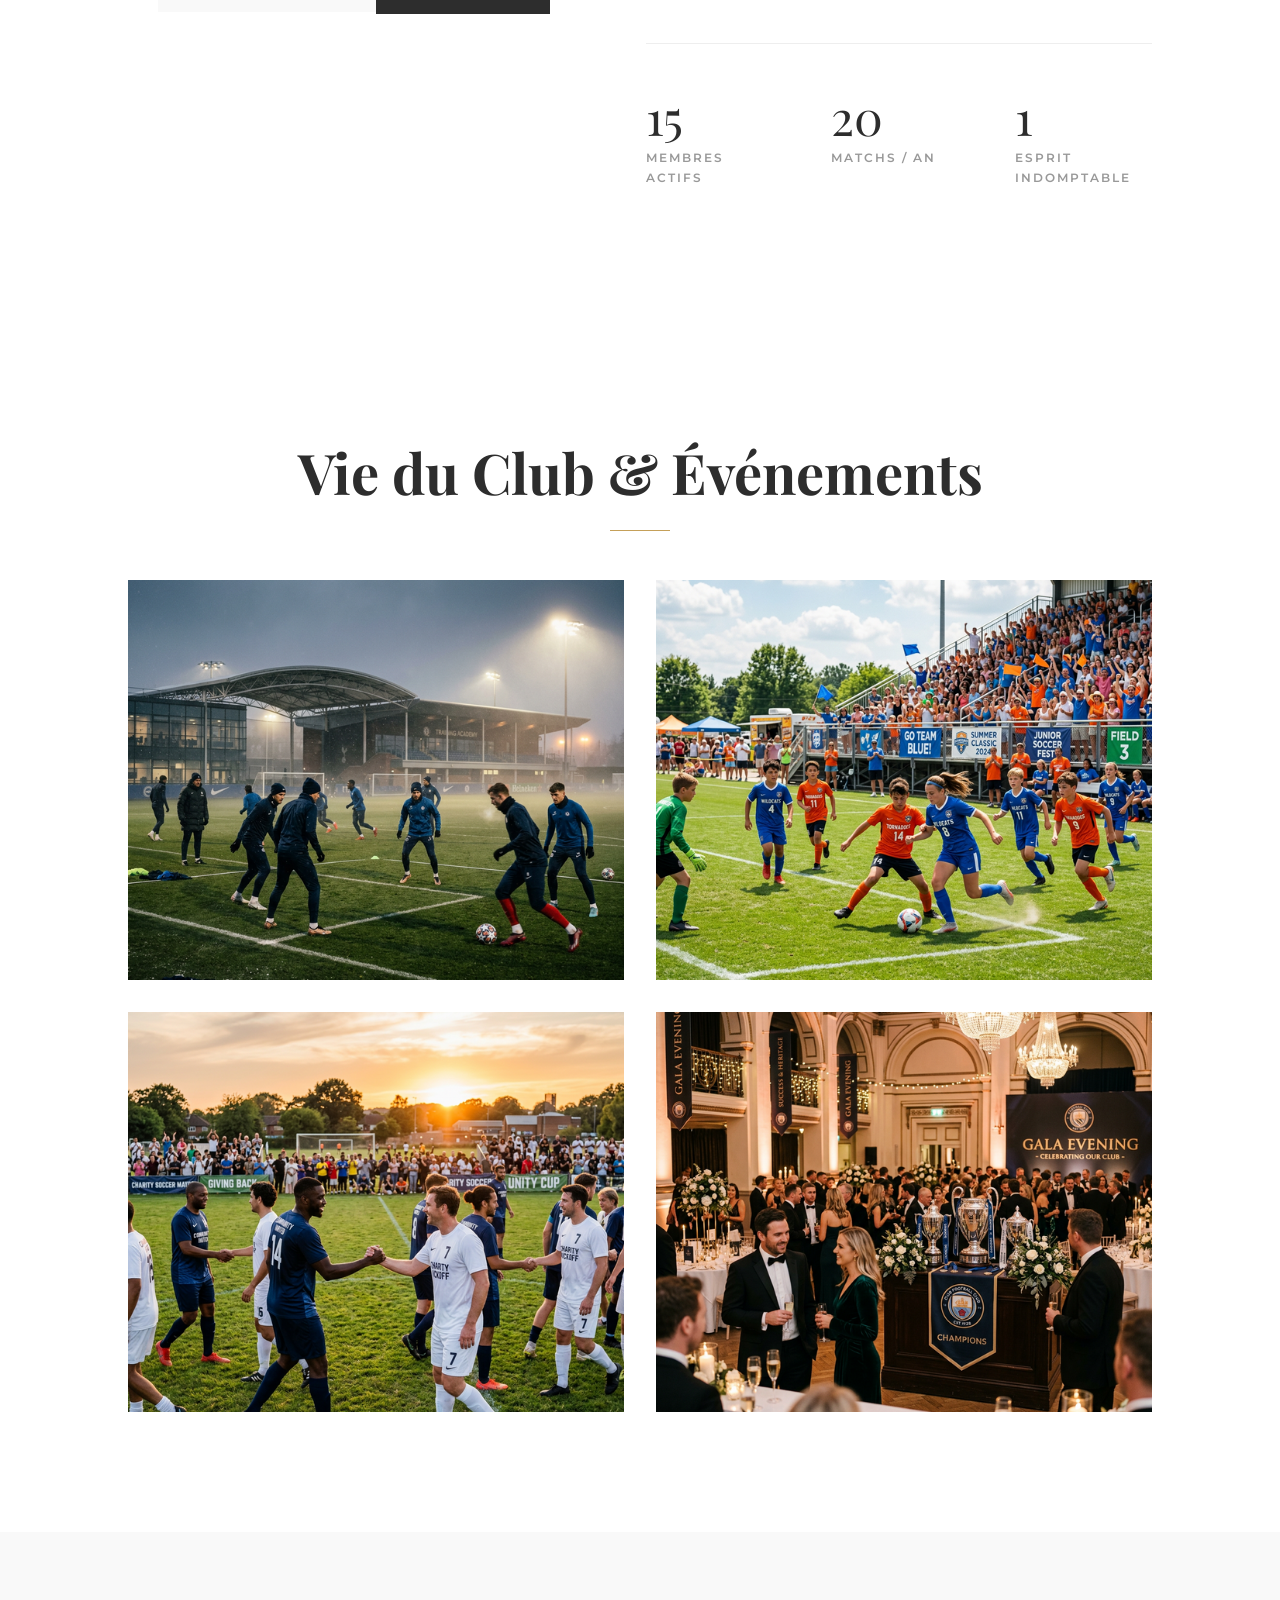
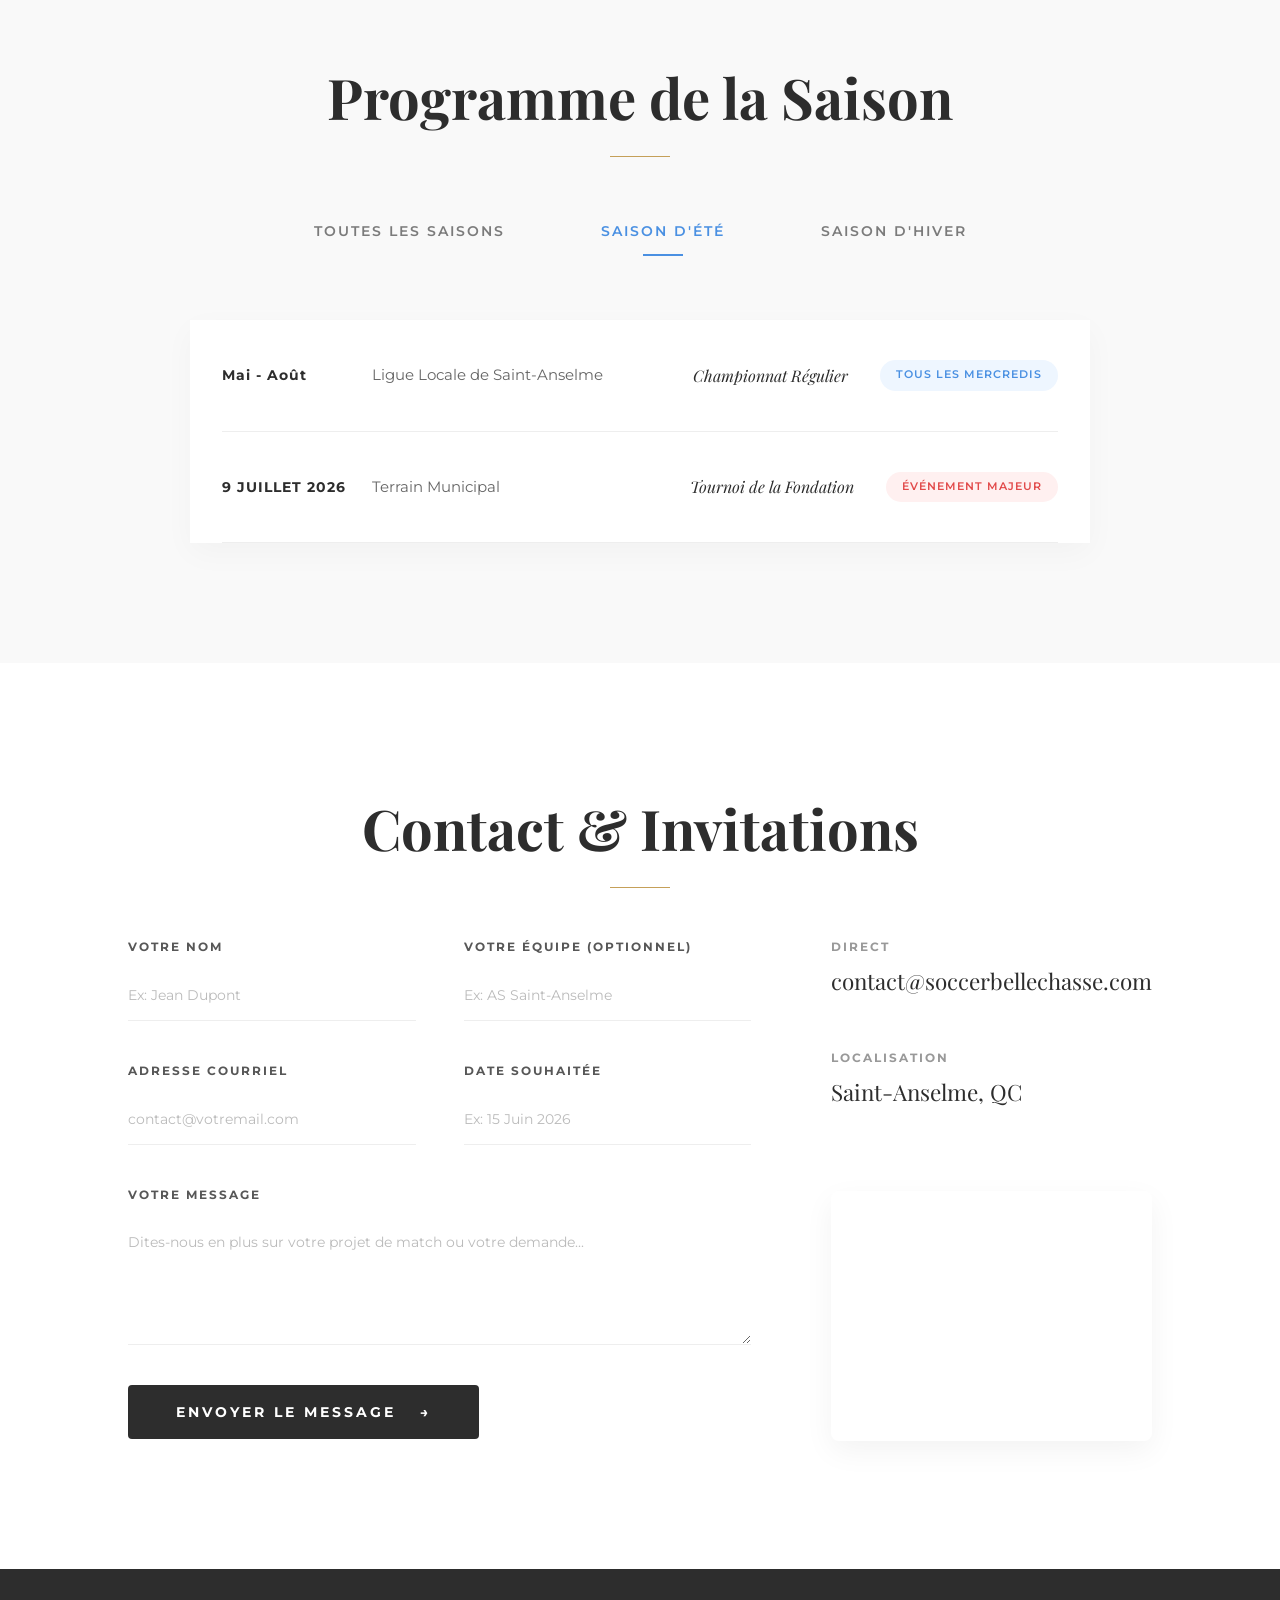
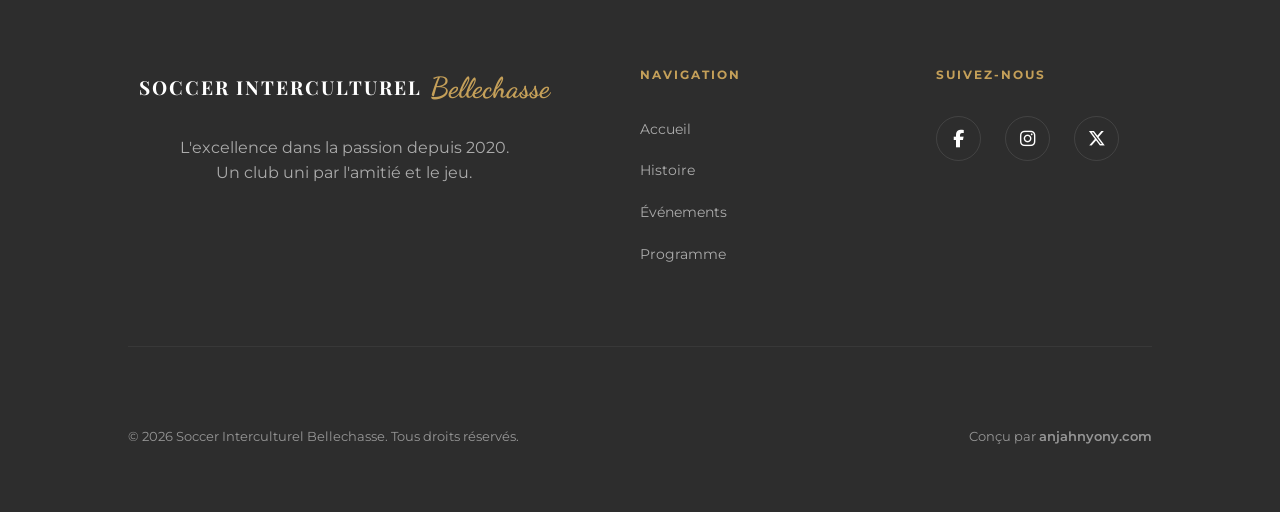
==== commit 61ba2978: "branch initial commit" ====
--- a/index.html
+++ b/index.html
@@ -41,6 +41,7 @@
 </head>
 
 <body>
+    <div class="menu-overlay" id="menu-overlay"></div>
 
     <!-- Navigation -->
     <nav id="navbar">
@@ -56,6 +57,11 @@
             <li><a href="#evenements">Événements</a></li>
             <li><a href="#programme">Programmes</a></li>
             <li><a href="#contact">Nous contacter</a></li>
+            <li class="mobile-socials">
+                <a href="#"><i class="fa-brands fa-facebook-f"></i></a>
+                <a href="#"><i class="fa-brands fa-instagram"></i></a>
+                <a href="#"><i class="fa-brands fa-x-twitter"></i></a>
+            </li>
         </ul>
     </nav>
 
@@ -83,7 +89,7 @@
             <div class="story-left">
                 <div class="story-img-wrapper">
                     <img src="./img/club_history.png" alt="Histoire du Club">
-                    <div class="since-badge">Depuis 2020</div>
+                    <div class="since-badge">Depuis 2022</div>
                 </div>
             </div>
             <div class="story-right">
@@ -339,17 +345,23 @@
         // Burger Menu Toggle
         const burger = document.getElementById('burger');
         const navLinks = document.querySelector('.nav-links');
-
-        burger.addEventListener('click', () => {
+        const menuOverlay = document.getElementById('menu-overlay');
+
+        function toggleMenu() {
             navLinks.classList.toggle('nav-active');
             burger.classList.toggle('toggle');
-        });
+            menuOverlay.classList.toggle('active');
+        }
+
+        burger.addEventListener('click', toggleMenu);
+        menuOverlay.addEventListener('click', toggleMenu);
 
         // Close menu when a link is clicked
         document.querySelectorAll('.nav-links a').forEach(link => {
             link.addEventListener('click', () => {
                 navLinks.classList.remove('nav-active');
                 burger.classList.remove('toggle');
+                menuOverlay.classList.remove('active');
             });
         });
 
--- a/style.css
+++ b/style.css
@@ -13,6 +13,7 @@
     --font-sans: 'Montserrat', sans-serif;
     --font-accent: 'Dancing Script', cursive;
     --transition: all 0.5s cubic-bezier(0.165, 0.84, 0.44, 1);
+    --shadow-premium: 0 15px 40px rgba(0, 0, 0, 0.1);
 }
 
 * {
@@ -97,6 +98,30 @@
     gap: 3rem;
 }
 
+.mobile-socials {
+    display: none;
+    /* Hidden by default, shown in mobile drawer */
+}
+
+.menu-overlay {
+    position: fixed;
+    top: 0;
+    left: 0;
+    width: 100%;
+    height: 100%;
+    background: rgba(0, 0, 0, 0.4);
+    backdrop-filter: blur(4px);
+    z-index: 999;
+    opacity: 0;
+    pointer-events: none;
+    transition: var(--transition);
+}
+
+.menu-overlay.active {
+    opacity: 1;
+    pointer-events: auto;
+}
+
 .nav-links a {
     font-size: 0.75rem;
     text-transform: uppercase;
@@ -730,12 +755,15 @@
 .footer-brand .logo {
     color: white;
     margin-bottom: 1.5rem;
+    justify-content: center;
 }
 
 .footer-brand p {
     max-width: 350px;
     opacity: 0.6;
     line-height: 1.6;
+    margin: 0 auto 1.5rem;
+    text-align: center;
 }
 
 .footer-links h4,
@@ -834,7 +862,7 @@
 
     .hero-right {
         width: 100%;
-        height: 500px;
+        /* height: 500px; */
         clip-path: none;
     }
 
@@ -847,7 +875,31 @@
     }
 
     .event-card {
-        height: 350px;
+        height: 300px;
+        /* Reduced for mobile */
+    }
+
+    .hero-left {
+        padding: 100px 5% 50px;
+        text-align: center;
+        /* Center text on mobile */
+    }
+
+    .hero-left p {
+        margin-left: auto;
+        margin-right: auto;
+    }
+
+    .hero-actions {
+        justify-content: center;
+    }
+
+    .hero-right {
+        height: 400px;
+    }
+
+    .hero-left h1 {
+        font-size: 3rem;
     }
 
     .hero-content h1 {
@@ -881,6 +933,20 @@
 }
 
 @media (max-width: 768px) {
+    nav {
+        padding: 1rem 5%;
+    }
+
+    .logo {
+        font-size: 0.9rem;
+        /* Smaller font for long club name */
+        letter-spacing: 1px;
+    }
+
+    .logo-accent {
+        font-size: 1.4rem;
+    }
+
     .burger {
         display: block;
     }
@@ -890,18 +956,20 @@
         right: 0;
         top: 0;
         height: 100vh;
-        width: 75%;
+        width: 80%;
+        max-width: 400px;
         background-color: var(--bg-color);
         display: flex;
         flex-direction: column;
-        align-items: center;
+        align-items: flex-start;
+        /* Left align for a cleaner look */
         justify-content: center;
-        gap: 2rem;
+        padding-left: 15%;
+        gap: 2.5rem;
         transform: translateX(100%);
         transition: var(--transition);
         z-index: 1000;
-        box-shadow: -15px 0 40px rgba(0, 0, 0, 0.1);
-        border-left: 1px solid rgba(0, 0, 0, 0.05);
+        box-shadow: -10px 0 50px rgba(0, 0, 0, 0.1);
     }
 
     .nav-links.nav-active {
@@ -909,15 +977,50 @@
     }
 
     .nav-links a {
-        font-size: 1.5rem;
+        font-size: 1.8rem;
+        font-family: var(--font-serif);
+        font-weight: 700;
+        letter-spacing: 1px;
+    }
+
+    .mobile-socials {
+        display: flex;
+        gap: 1.5rem;
+        margin-top: 2rem;
+        padding-top: 2rem;
+        border-top: 1px solid #eee;
+        width: 80%;
+    }
+
+    .mobile-socials a {
+        font-size: 1.2rem;
+        color: var(--accent-secondary);
     }
 
     section {
-        padding: 80px 5%;
+        padding: 60px 5%;
     }
 
     .section-title {
+        font-size: 2.2rem;
+        margin-bottom: 3rem;
+    }
+
+    .hero-left h1 {
         font-size: 2.5rem;
+    }
+
+    .hero-actions {
+        flex-direction: column;
+        width: 100%;
+        max-width: 300px;
+        margin: 0 auto;
+    }
+
+    .hero-actions .btn-dark,
+    .hero-actions .btn-outline {
+        width: 100%;
+        text-align: center;
     }
 
     .form-row {
@@ -928,21 +1031,42 @@
     .calendar-row {
         flex-direction: column;
         align-items: flex-start;
-        gap: 1rem;
+        gap: 0.8rem;
+        padding: 1.5rem;
     }
 
     .match-date {
         width: 100%;
+        font-size: 1.2rem;
     }
 
     .program-tabs {
         flex-direction: column;
-        gap: 1rem;
+        width: 100%;
+    }
+
+    .tab-btn {
+        width: 100%;
+        text-align: center;
     }
 
     .footer-grid {
         grid-template-columns: 1fr;
         gap: 3rem;
+        text-align: center;
+    }
+
+
+    .footer-brand p {
+        margin: 0 auto 1.5rem;
+    }
+
+    .footer-links ul {
+        align-items: center;
+    }
+
+    .social-icons {
+        justify-content: center;
     }
 
     .footer-bottom {
@@ -950,4 +1074,35 @@
         text-align: center;
         gap: 1.5rem;
     }
+
+    .highlights-grid {
+        grid-template-columns: 1fr;
+        gap: 2rem;
+        text-align: center;
+    }
+
+    .highlight-item {
+        align-items: center;
+    }
+}
+
+@media (max-width: 480px) {
+    .hero-left h1 {
+        font-size: 2.2rem;
+    }
+
+    .section-title {
+        font-size: 2rem;
+    }
+
+    .logo {
+        flex-direction: column;
+        align-items: flex-start;
+        gap: 0;
+        line-height: 1;
+    }
+
+    .logo-accent {
+        font-size: 1.2rem;
+    }
 }
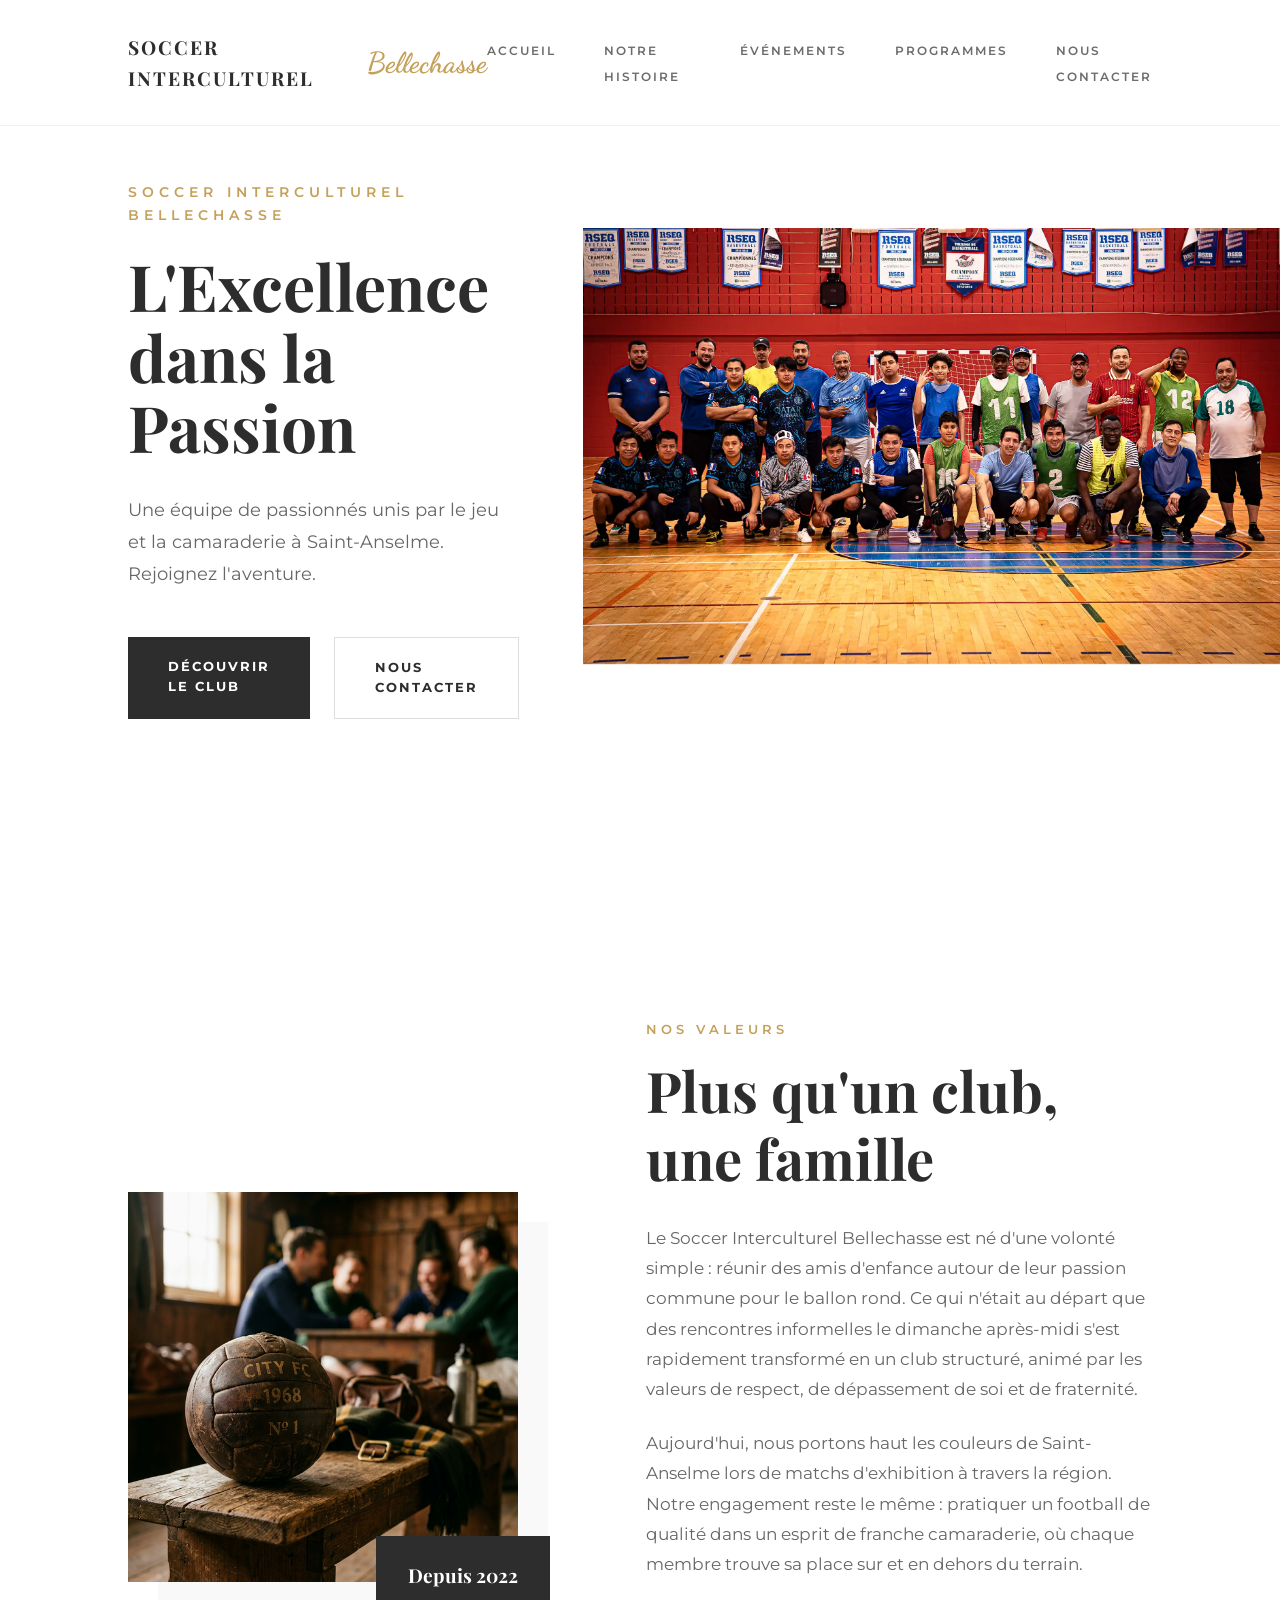
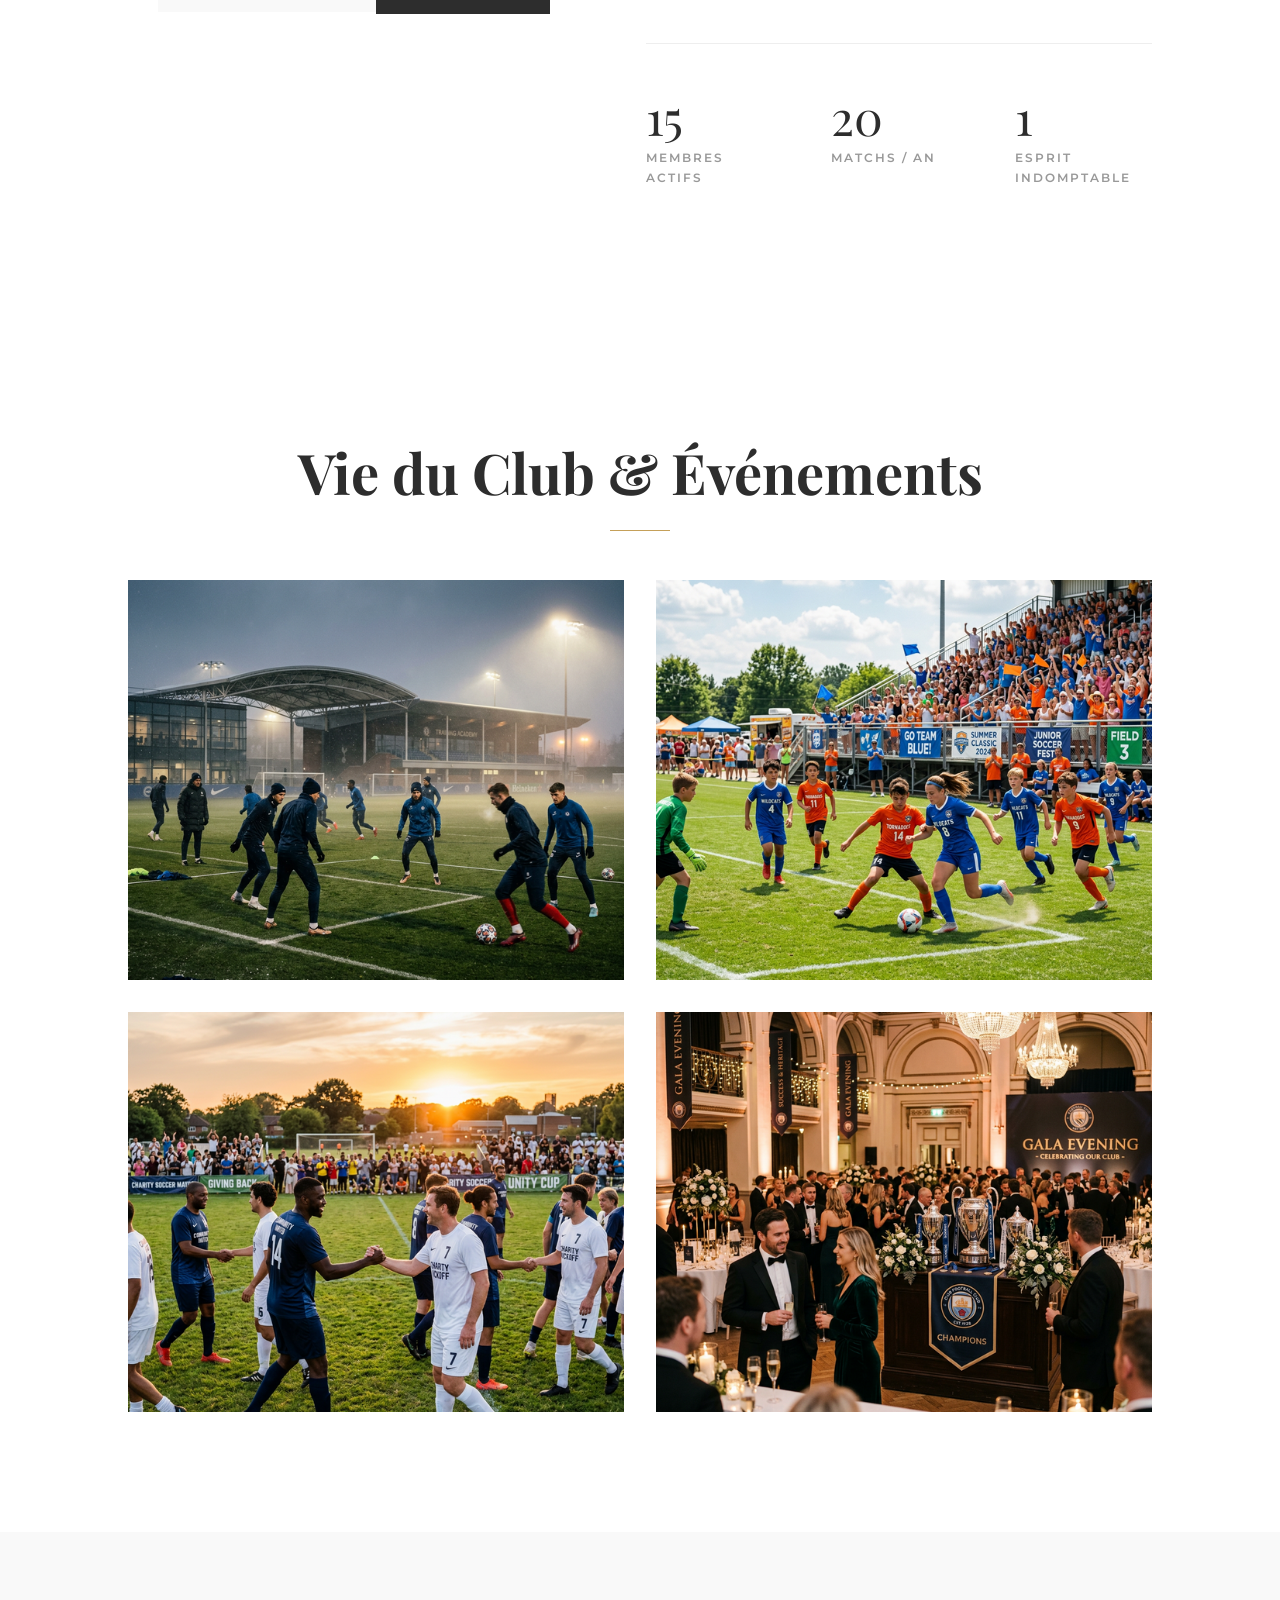
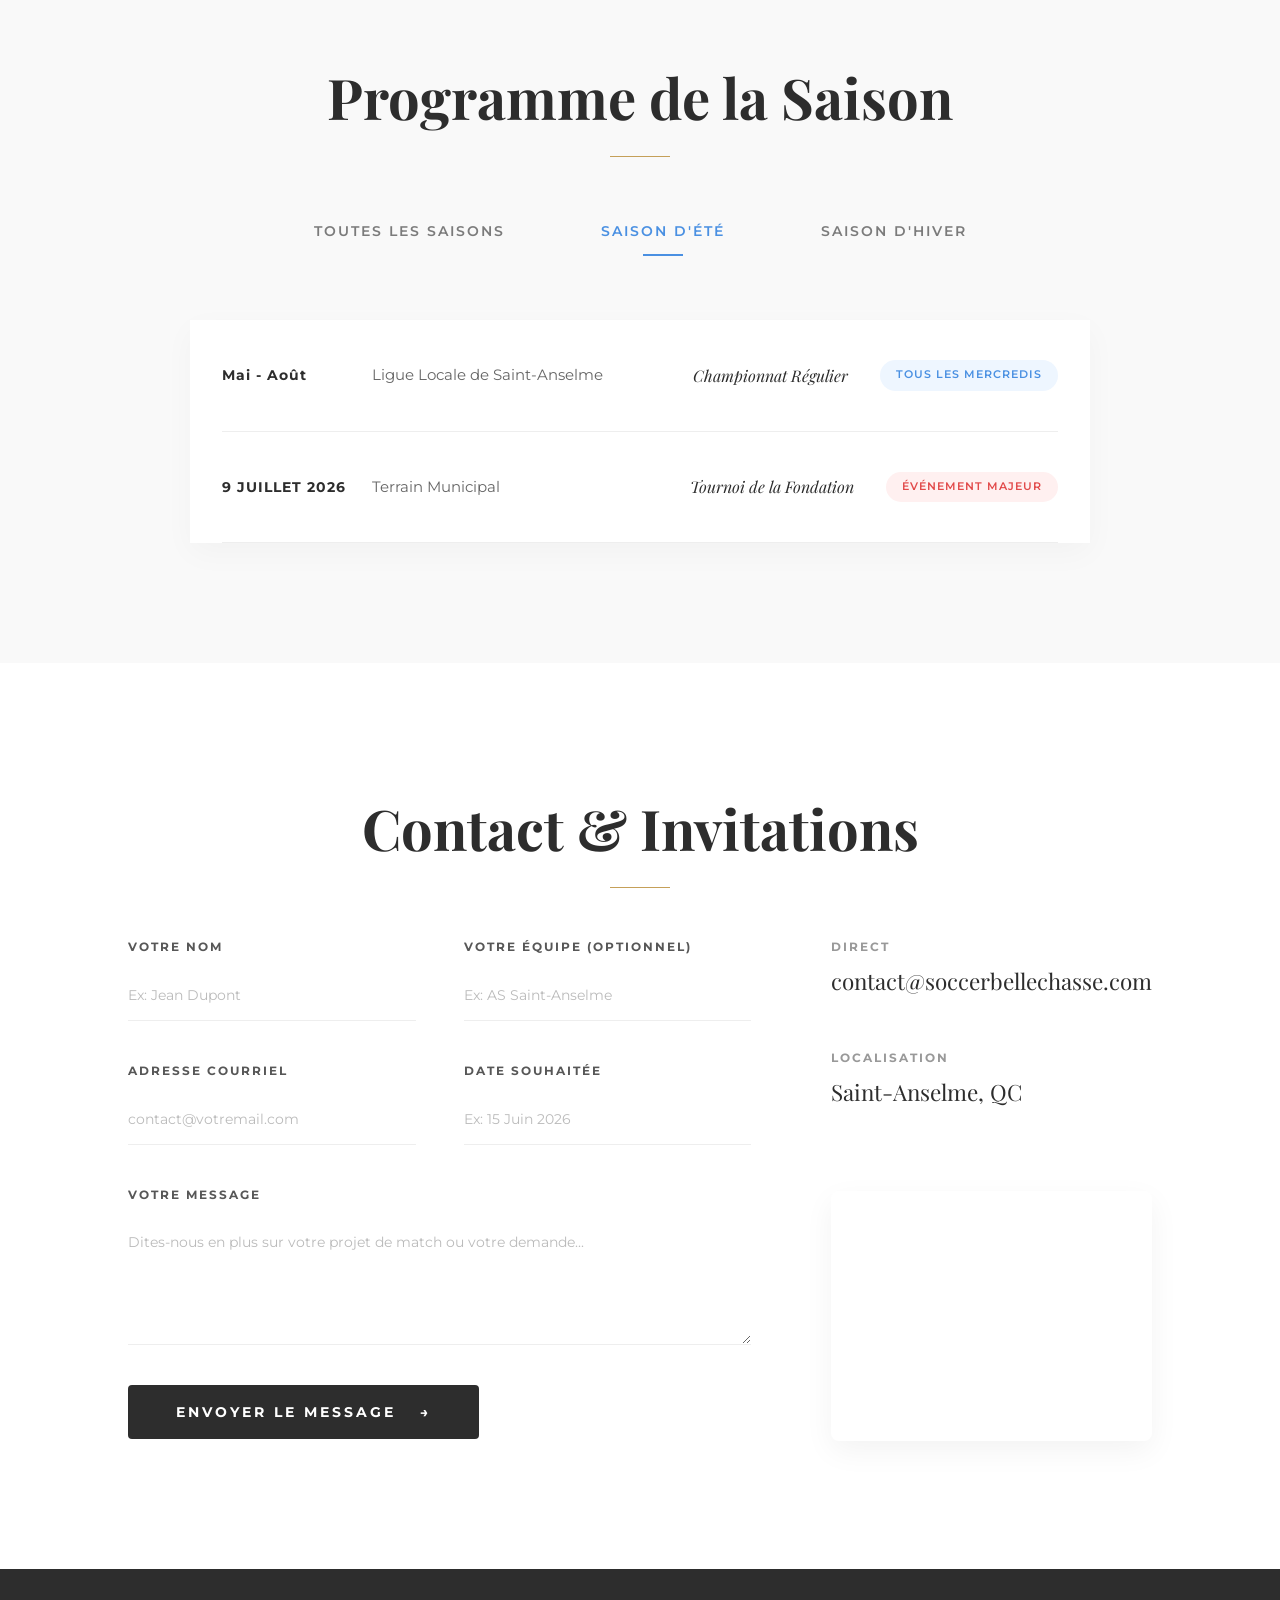
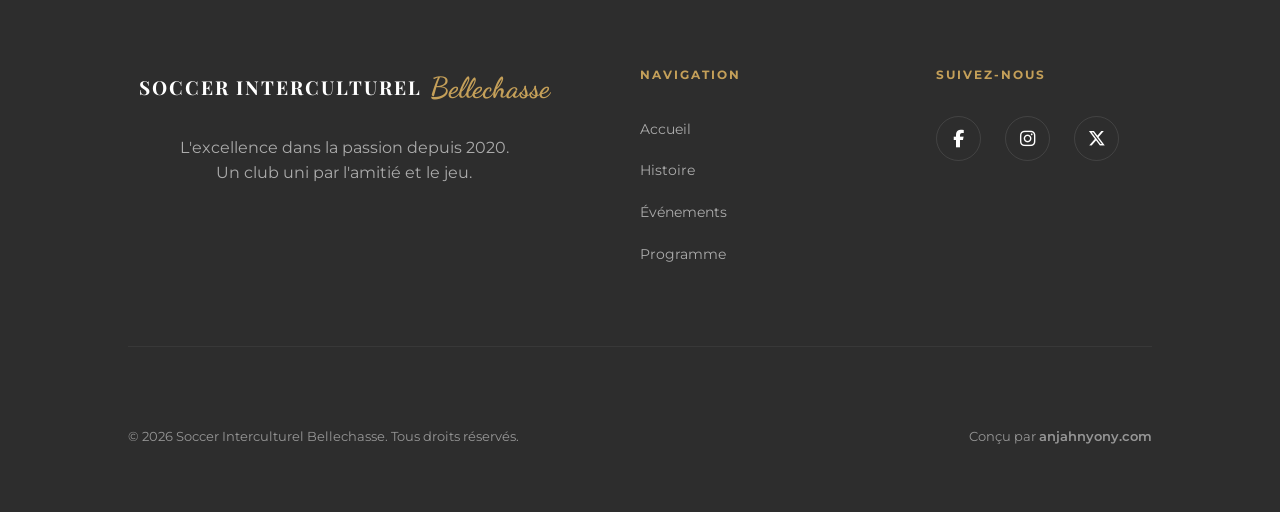
==== commit 02565296: "branch second test" ====
--- a/index.html
+++ b/index.html
@@ -93,7 +93,7 @@
                 </div>
             </div>
             <div class="story-right">
-                <span class="section-subtitle">Héritage & Valeurs</span>
+                <span class="section-subtitle">Nos Valeurs</span>
                 <h2 class="serif">Plus qu'un club, une famille</h2>
                 <div class="story-text">
                     <p>Le Soccer Interculturel Bellechasse est né d'une volonté simple : réunir des amis d'enfance
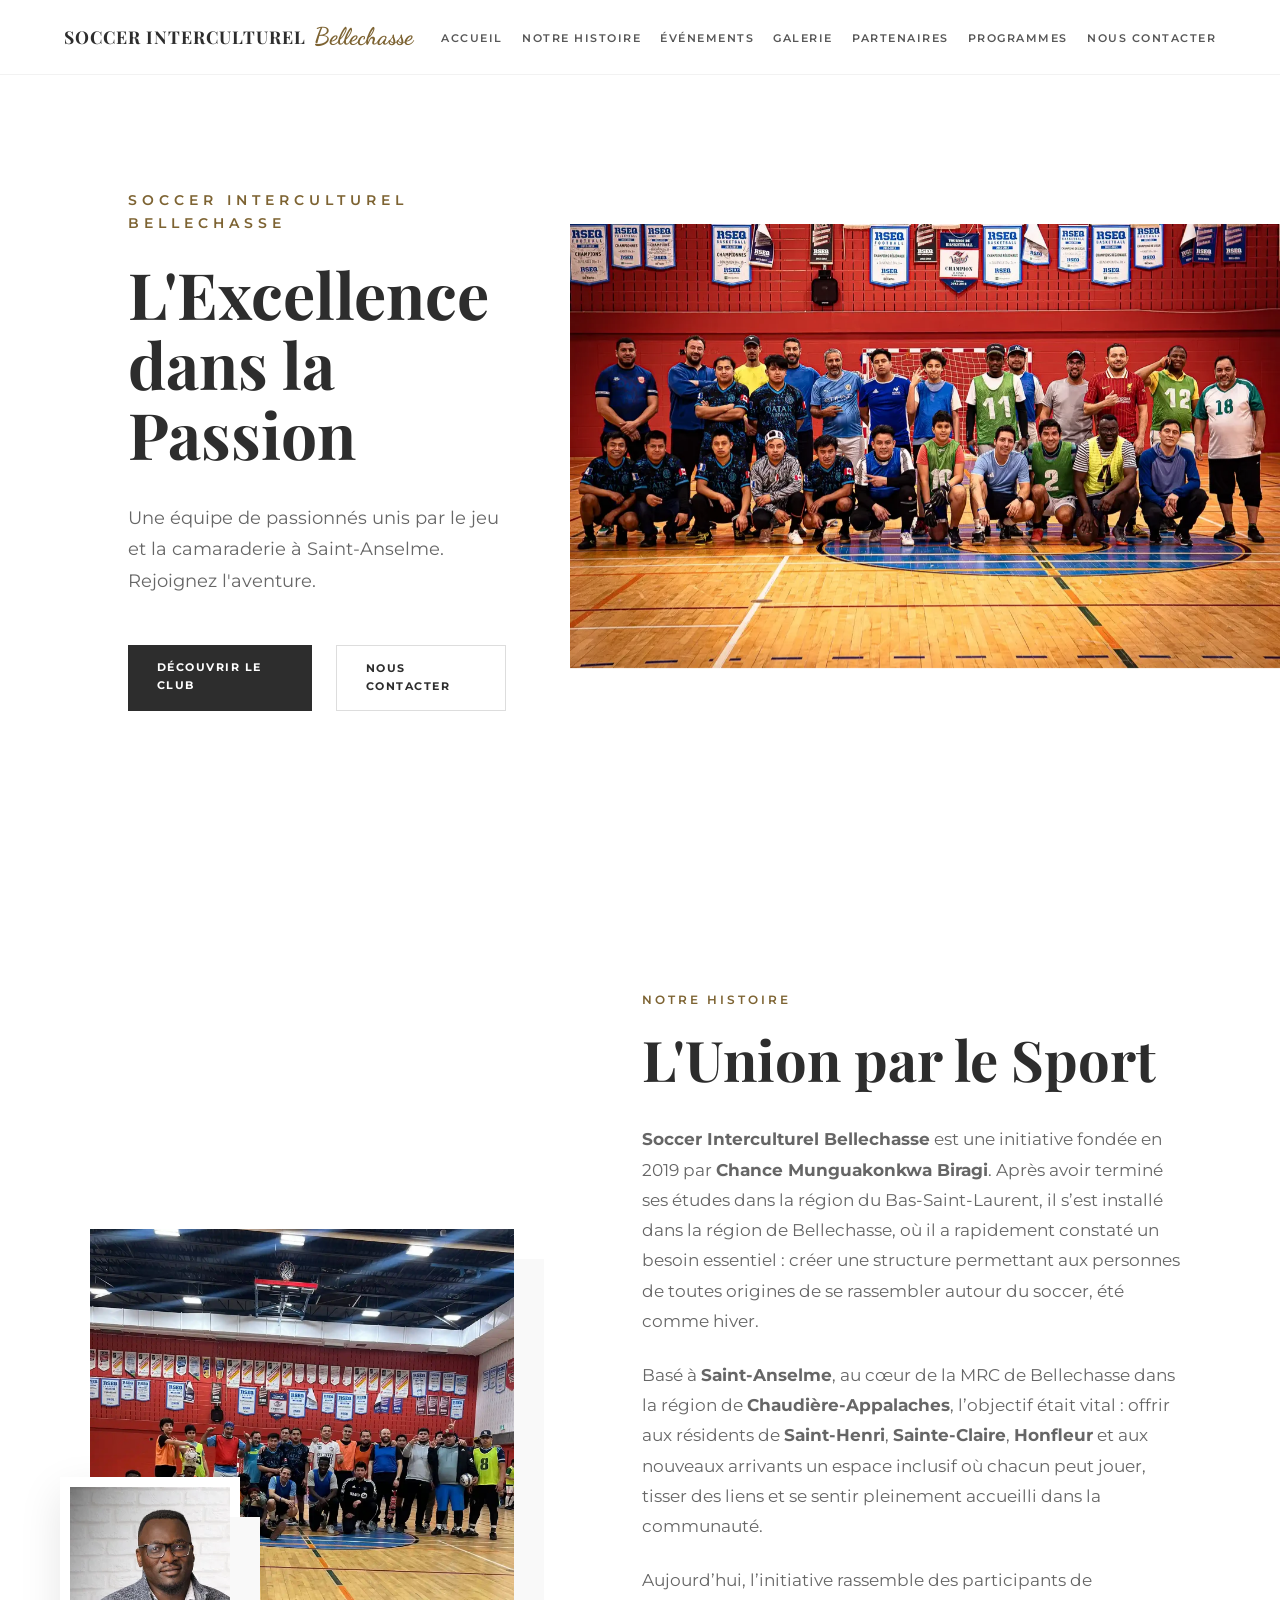
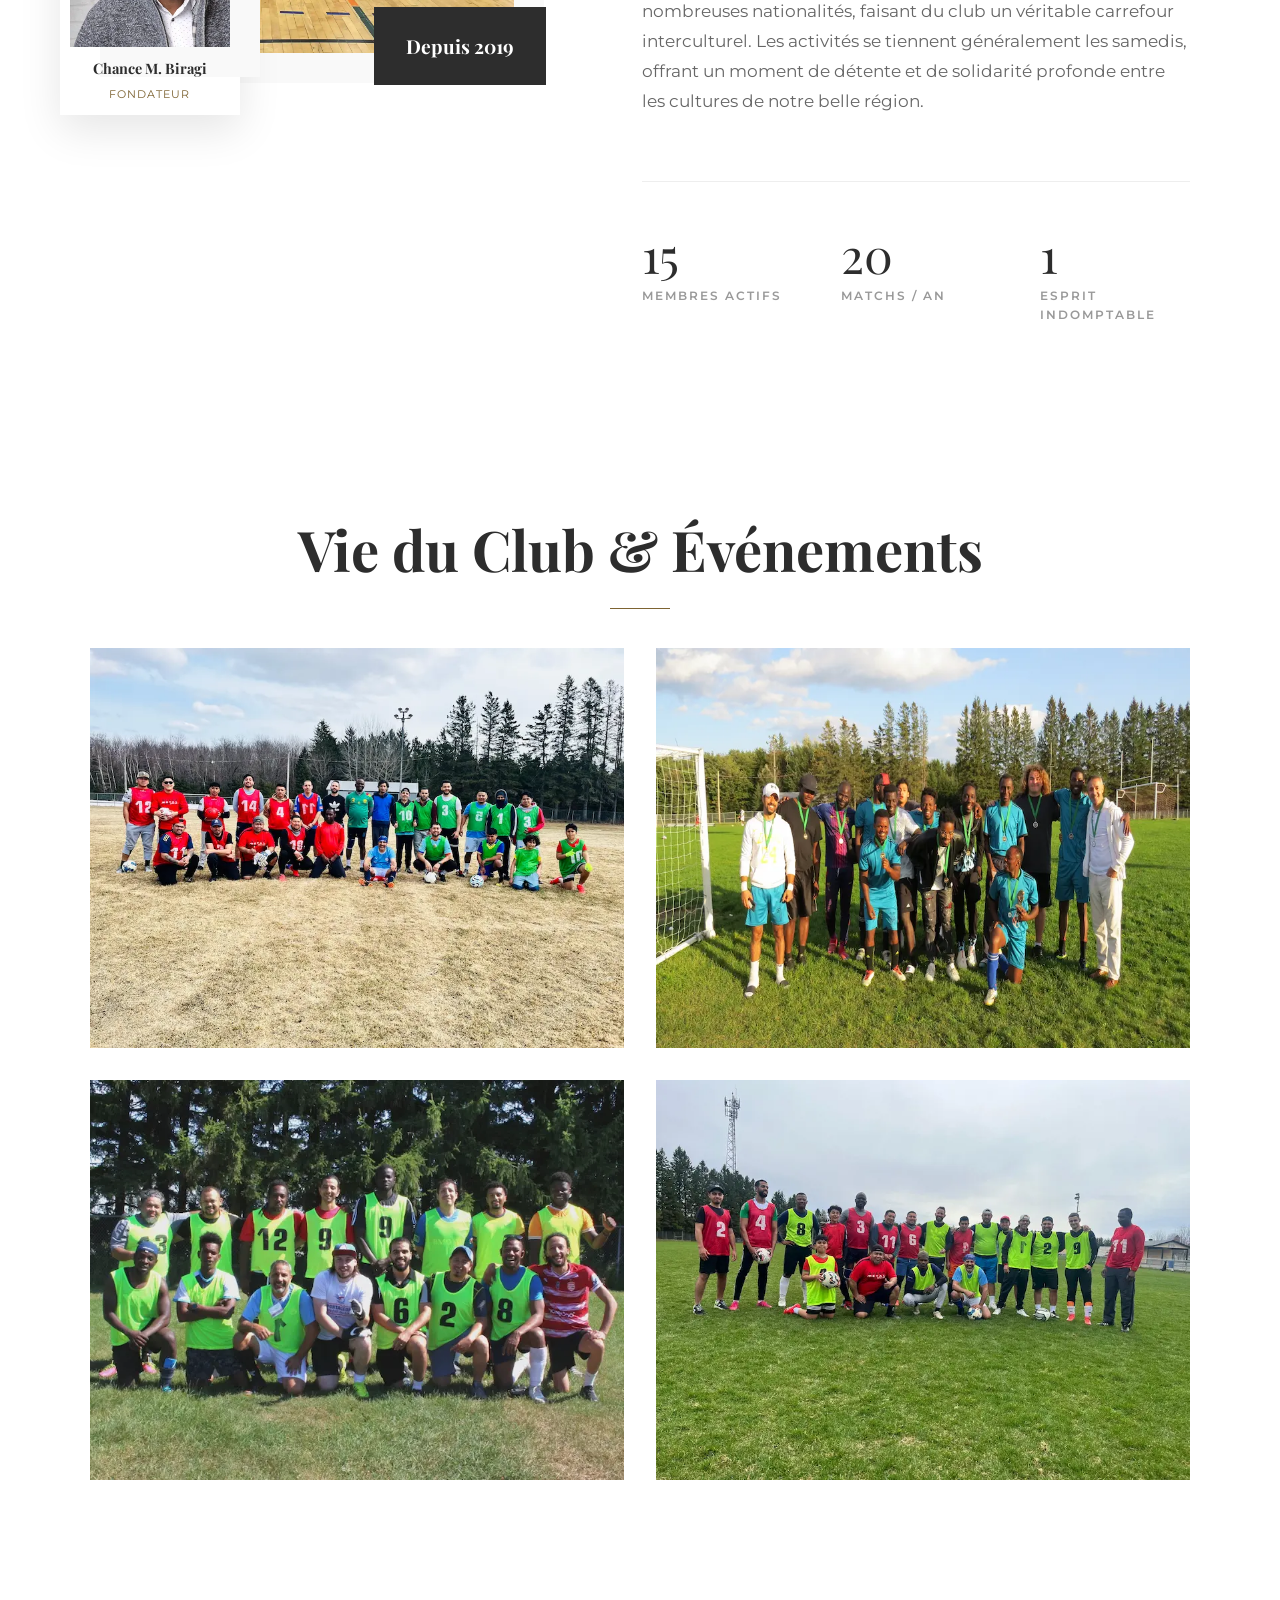
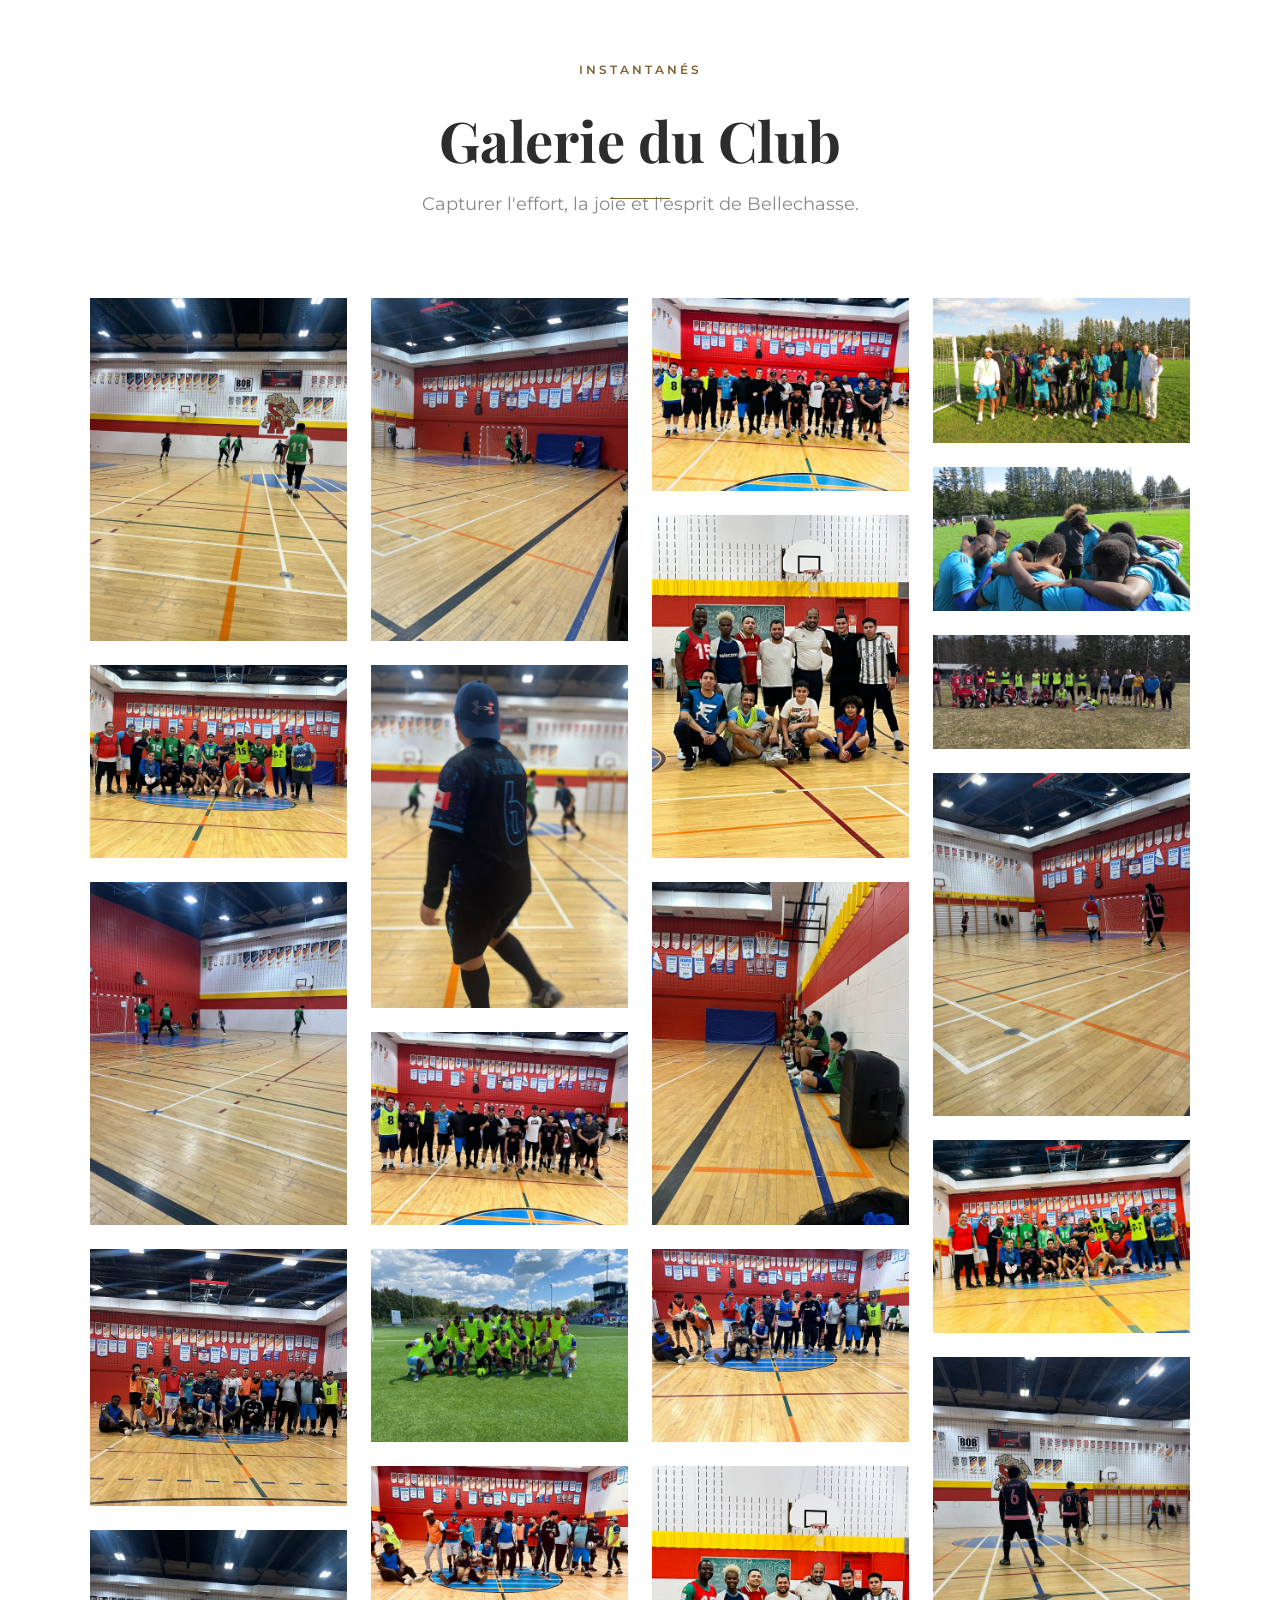
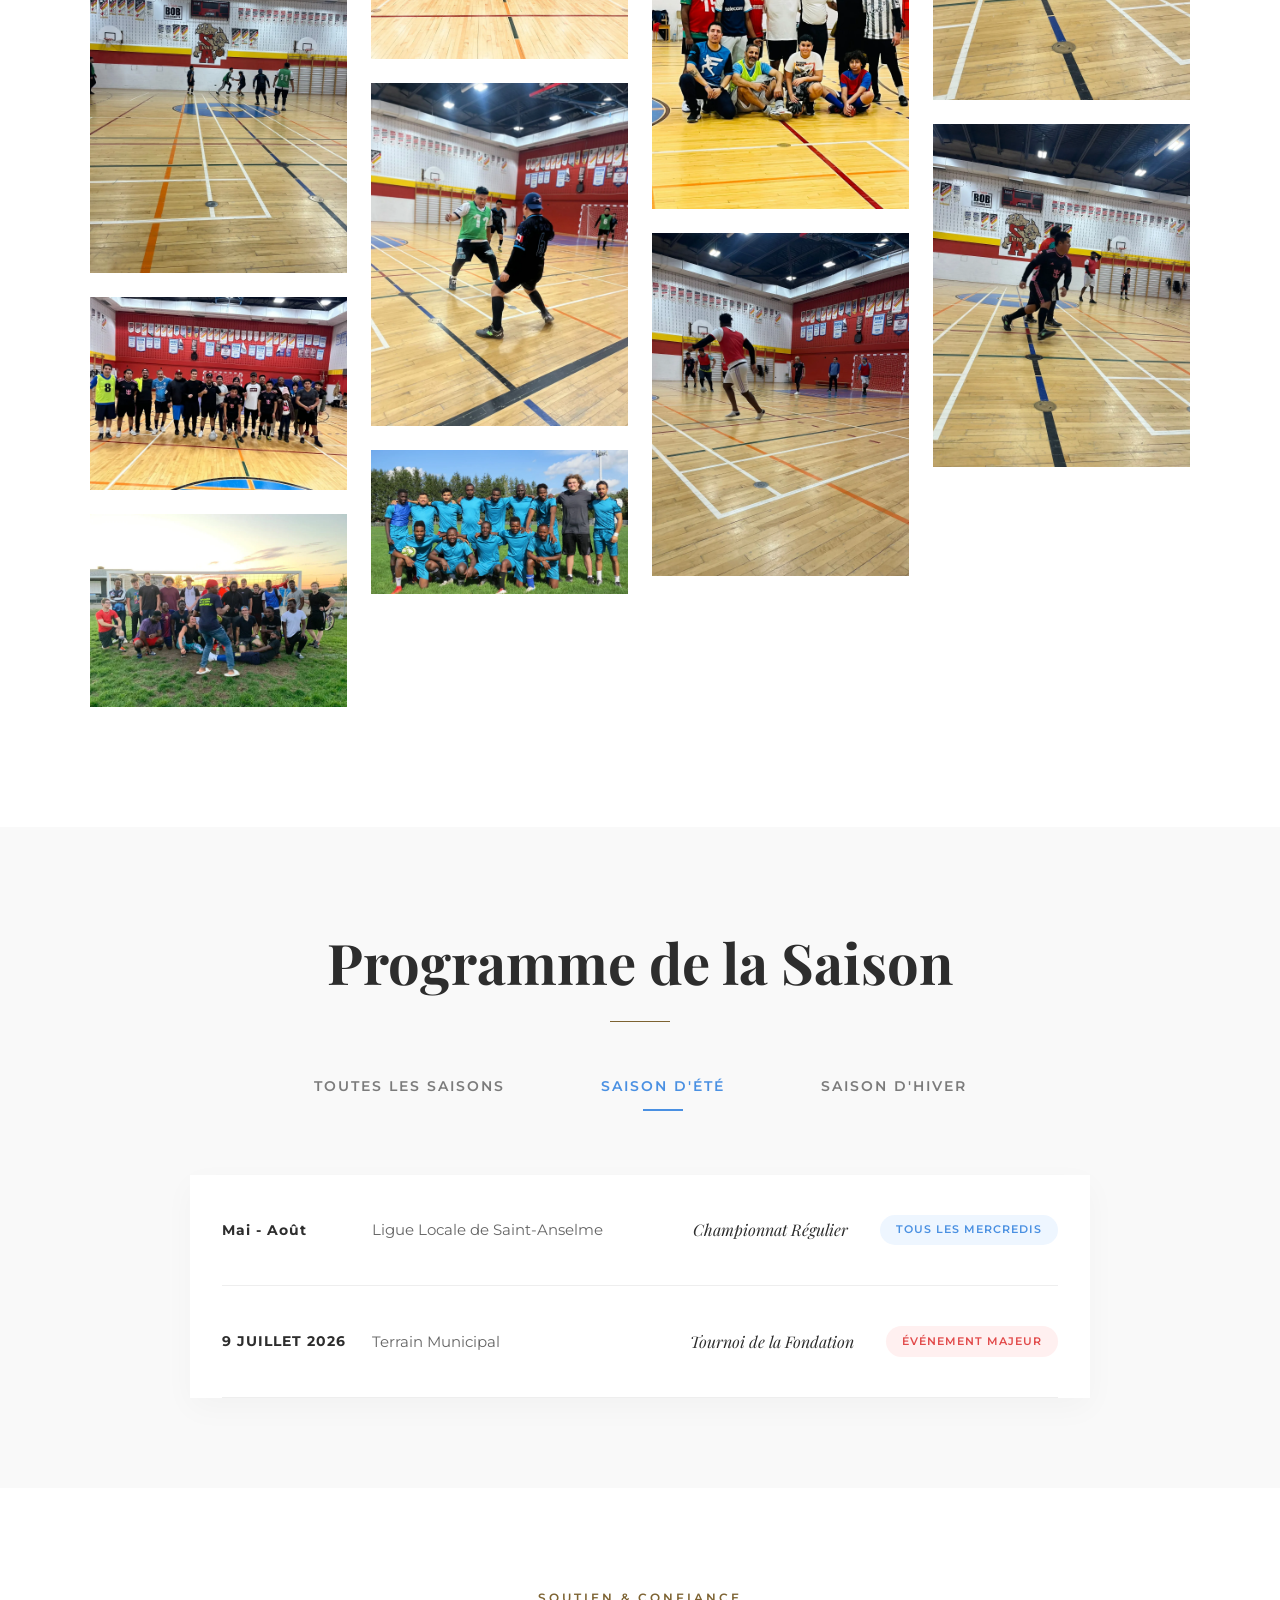
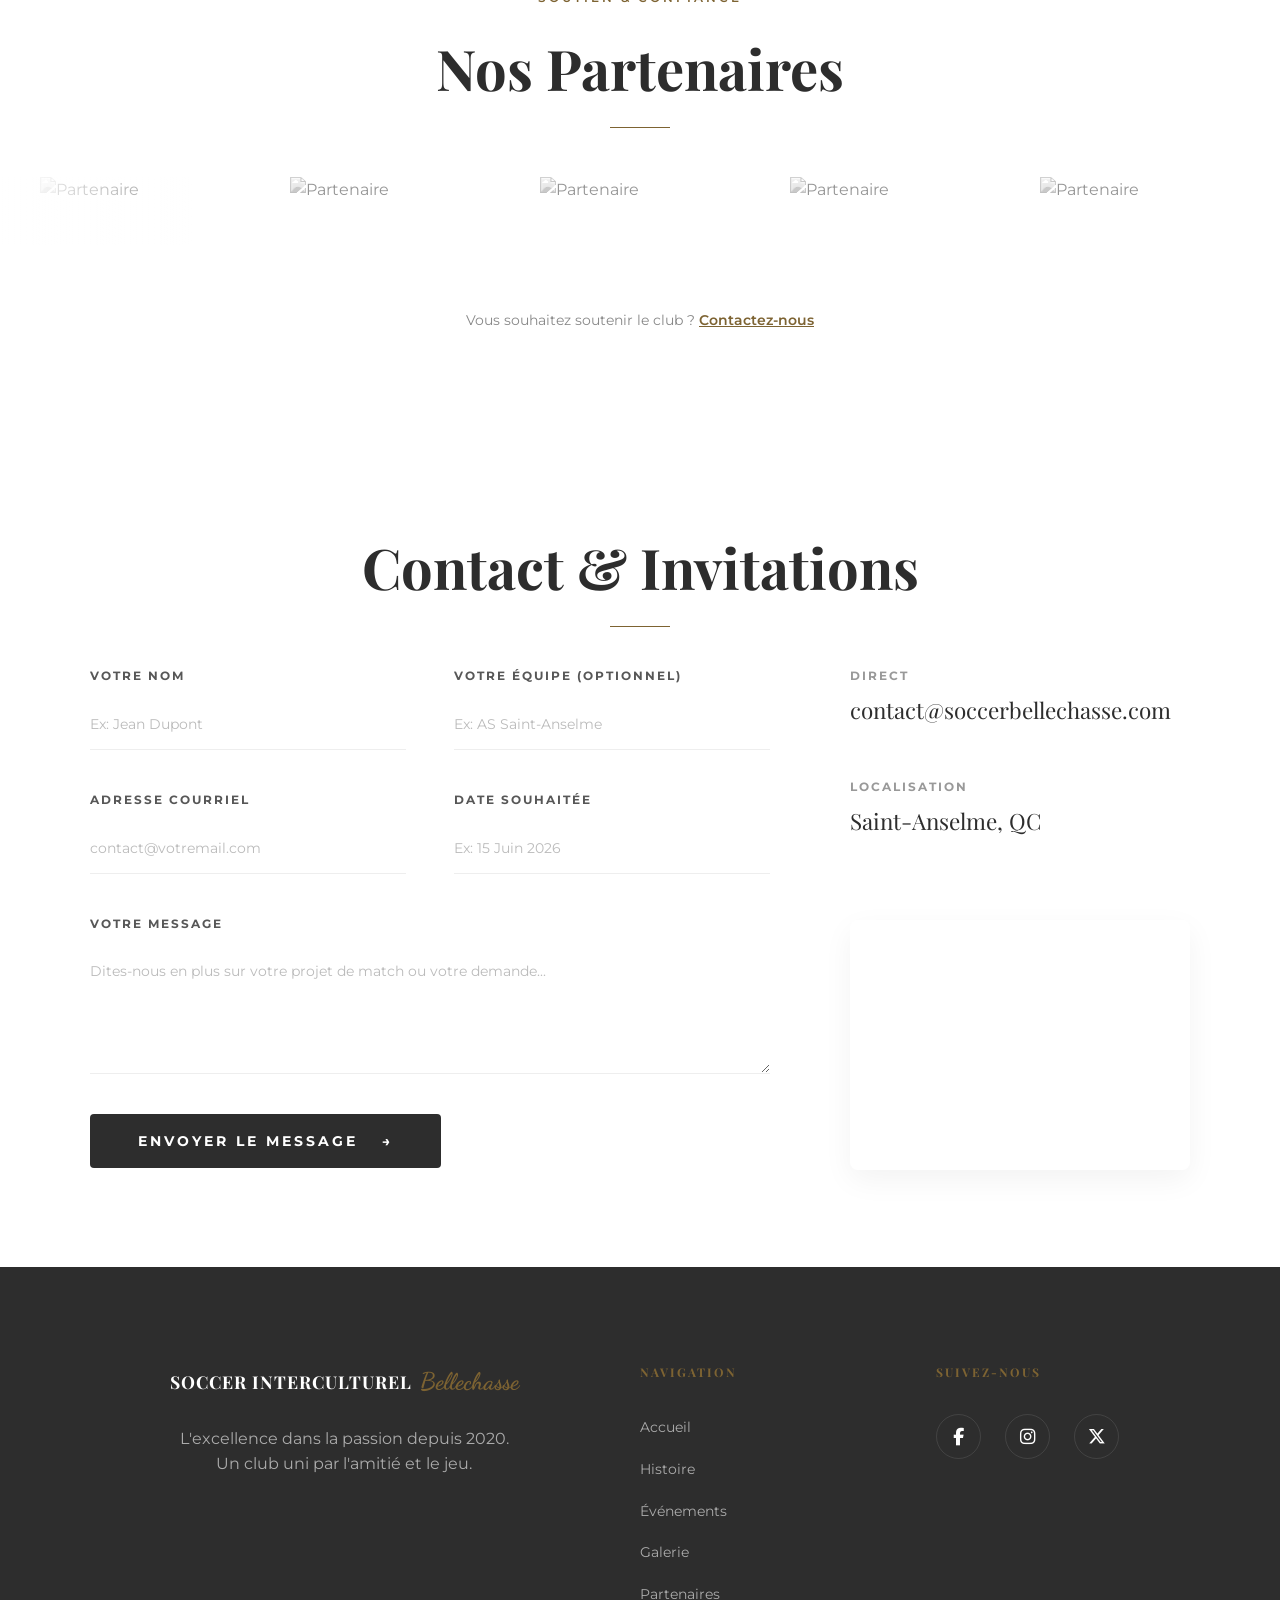
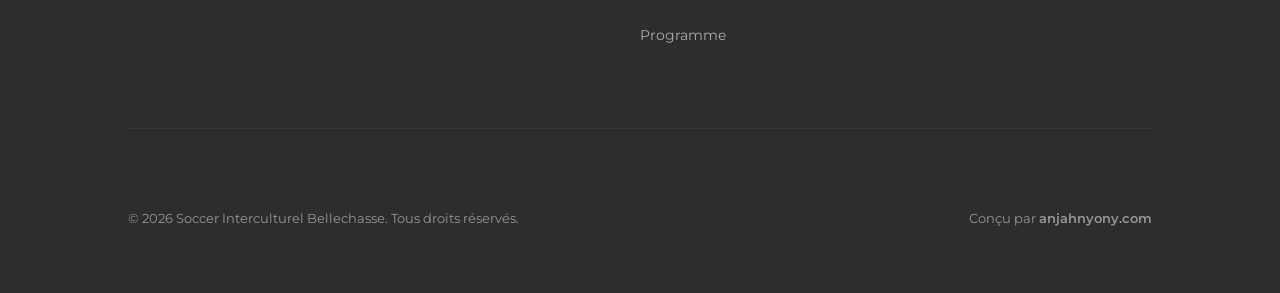
==== commit 36523ea2: "sitemap integration" ====
--- a/index.html
+++ b/index.html
@@ -36,8 +36,49 @@
 
     <!-- CSS -->
     <link rel="stylesheet" href="style.css">
-    <!-- Font Awesome for Icons -->
-    <link rel="stylesheet" href="https://cdnjs.cloudflare.com/ajax/libs/font-awesome/6.5.1/css/all.min.css">
+    <link rel="canonical" href="https://soccerinterculturelbellechasse.com/">
+    
+    <link rel="preconnect" href="https://cdnjs.cloudflare.com">
+    <link rel="dns-prefetch" href="https://cdnjs.cloudflare.com">
+    <!-- Font Awesome (Deferred for performance) -->
+    <link rel="stylesheet" href="https://cdnjs.cloudflare.com/ajax/libs/font-awesome/6.5.1/css/all.min.css" media="print" onload="this.media='all'">
+    <noscript><link rel="stylesheet" href="https://cdnjs.cloudflare.com/ajax/libs/font-awesome/6.5.1/css/all.min.css"></noscript>
+
+    <!-- Structured Data (JSON-LD) for SEO -->
+    <script type="application/ld+json">
+    {
+      "@context": "https://schema.org",
+      "@type": "SportsClub",
+      "name": "Soccer Interculturel Bellechasse",
+      "image": "https://soccerinterculturelbellechasse.com/img/soccer-banner.webp",
+      "@id": "https://soccerinterculturelbellechasse.com/",
+      "url": "https://soccerinterculturelbellechasse.com/",
+      "telephone": "",
+      "address": {
+        "@type": "PostalAddress",
+        "streetAddress": "",
+        "addressLocality": "Saint-Anselme",
+        "addressRegion": "QC",
+        "postalCode": "G0R2N0",
+        "addressCountry": "CA"
+      },
+      "geo": {
+        "@type": "GeoCoordinates",
+        "latitude": 46.626,
+        "longitude": -70.970
+      },
+      "openingHoursSpecification": {
+        "@type": "OpeningHoursSpecification",
+        "dayOfWeek": "Saturday",
+        "opens": "09:00",
+        "closes": "18:00"
+      },
+      "sameAs": [
+        "https://www.facebook.com/soccerbellechasse",
+        "https://www.instagram.com/soccerbellechasse"
+      ]
+    }
+    </script>
 </head>
 
 <body>
@@ -46,7 +87,7 @@
     <!-- Navigation -->
     <nav id="navbar">
         <div class="logo">Soccer Interculturel <span class="logo-accent">Bellechasse</span></div>
-        <div class="burger" id="burger">
+        <div class="burger" id="burger" role="button" aria-label="Menu de navigation" aria-expanded="false" tabindex="0">
             <span></span>
             <span></span>
             <span></span>
@@ -55,17 +96,20 @@
             <li><a href="#hero">Accueil</a></li>
             <li><a href="#histoire">Notre Histoire</a></li>
             <li><a href="#evenements">Événements</a></li>
+            <li><a href="#gallery">Galerie</a></li>
+            <li><a href="#partners">Partenaires</a></li>
             <li><a href="#programme">Programmes</a></li>
             <li><a href="#contact">Nous contacter</a></li>
             <li class="mobile-socials">
-                <a href="#"><i class="fa-brands fa-facebook-f"></i></a>
-                <a href="#"><i class="fa-brands fa-instagram"></i></a>
-                <a href="#"><i class="fa-brands fa-x-twitter"></i></a>
+                <a href="#" aria-label="Facebook du club"><i class="fa-brands fa-facebook-f"></i></a>
+                <a href="#" aria-label="Instagram du club"><i class="fa-brands fa-instagram"></i></a>
+                <a href="#" aria-label="X (Twitter) du club"><i class="fa-brands fa-x-twitter"></i></a>
             </li>
         </ul>
     </nav>
 
     <!-- Section Hero (Split Layout) -->
+    <main>
     <section id="hero" class="hero-split">
         <div class="hero-left">
             <span class="hero-subtitle">Soccer Interculturel Bellechasse</span>
@@ -78,7 +122,7 @@
         </div>
         <div class="hero-right">
             <div class="hero-image-wrapper">
-                <img src="./img/soccer-banner.webp" alt="L'équipe Soccer Interculturel Bellechasse">
+                <img src="./img/soccer-banner.webp" alt="L'équipe Soccer Interculturel Bellechasse en action" width="1200" height="750" fetchpriority="high">
             </div>
         </div>
     </section>
@@ -88,27 +132,26 @@
         <div class="story-grid">
             <div class="story-left">
                 <div class="story-img-wrapper">
-                    <img src="./img/club_history.png" alt="Histoire du Club">
-                    <div class="since-badge">Depuis 2022</div>
+                    <img src="./img/gallery/45e960e2-4ab8-45d5-bc19-37036da41a76.webp" alt="Notre équipe sur le terrain" width="600" height="400" loading="lazy">
+                    <div class="founder-card">
+                        <img src="./img/fondateur.webp" alt="Chance Munguakonkwa Biragi" class="founder-img" width="150" height="150" loading="lazy">
+                        <div class="founder-info">
+                            <span class="founder-name">Chance M. Biragi</span>
+                            <span class="founder-title">Fondateur</span>
+                        </div>
+                    </div>
+                    <div class="since-badge">Depuis 2019</div>
                 </div>
             </div>
             <div class="story-right">
-                <span class="section-subtitle">Nos Valeurs</span>
-                <h2 class="serif">Plus qu'un club, une famille</h2>
+                <span class="section-subtitle">Notre Histoire</span>
+                <h2 class="serif">L'Union par le Sport</h2>
                 <div class="story-text">
-                    <p>Le Soccer Interculturel Bellechasse est né d'une volonté simple : réunir des amis d'enfance
-                        autour de leur
-                        passion
-                        commune pour le ballon rond. Ce qui n'était au départ que des rencontres informelles le dimanche
-                        après-midi
-                        s'est rapidement transformé en un club structuré, animé par les valeurs de respect, de
-                        dépassement
-                        de soi et de fraternité.</p>
-                    <p>Aujourd'hui, nous portons haut les couleurs de Saint-Anselme lors de matchs d'exhibition à
-                        travers la
-                        région. Notre engagement reste le même : pratiquer un football de qualité dans un esprit de
-                        franche
-                        camaraderie, où chaque membre trouve sa place sur et en dehors du terrain.</p>
+                    <p><strong>Soccer Interculturel Bellechasse</strong> est une initiative fondée en 2019 par <strong>Chance Munguakonkwa Biragi</strong>. Après avoir terminé ses études dans la région du Bas‑Saint‑Laurent, il s’est installé dans la région de Bellechasse, où il a rapidement constaté un besoin essentiel : créer une structure permettant aux personnes de toutes origines de se rassembler autour du soccer, été comme hiver.</p>
+                    
+                    <p>Basé à <strong>Saint-Anselme</strong>, au cœur de la MRC de Bellechasse dans la région de <strong>Chaudière-Appalaches</strong>, l’objectif était vital : offrir aux résidents de <strong>Saint-Henri</strong>, <strong>Sainte-Claire</strong>, <strong>Honfleur</strong> et aux nouveaux arrivants un espace inclusif où chacun peut jouer, tisser des liens et se sentir pleinement accueilli dans la communauté.</p>
+
+                    <p>Aujourd’hui, l’initiative rassemble des participants de nombreuses nationalités, faisant du club un véritable carrefour interculturel. Les activités se tiennent généralement les samedis, offrant un moment de détente et de solidarité profonde entre les cultures de notre belle région.</p>
                 </div>
 
                 <div class="highlights-grid">
@@ -135,60 +178,93 @@
         <div class="events-grid">
             <div class="event-card">
                 <div class="event-img">
-                    <img src="./img/winter_training.png" alt="Entraînement Hivernal">
+                    <img src="./img/evenement/IMG_1171.webp" alt="Entraînement au gymnase" width="400" height="267" loading="lazy">
                     <div class="event-overlay">
                         <div class="event-meta">
-                            <span class="event-tag">Hiver</span>
-                            <span class="event-date">Jan - Mars</span>
+                            <span class="event-tag">Intérieur</span>
+                            <span class="event-date">Hiver</span>
                         </div>
-                        <h3 class="serif">Entraînement Hivernal</h3>
-                        <p>Préparation intensive en salle et sur terrain synthétique pour maintenir la forme même sous
-                            la neige.</p>
+                        <h3 class="serif">Pratique en salle</h3>
+                        <p>Nos séances d'entraînement intensives au gymnase pour garder le rythme durant la saison froide.</p>
                     </div>
                 </div>
             </div>
             <div class="event-card">
                 <div class="event-img">
-                    <img src="./img/summer_tournament.png" alt="Tournoi d'Été">
+                    <img src="./img/evenement/IMG_0566.webp" alt="Tournoi local" width="400" height="267" loading="lazy">
                     <div class="event-overlay">
                         <div class="event-meta">
                             <span class="event-tag">Compétition</span>
-                            <span class="event-date">Juillet</span>
+                            <span class="event-date">Été</span>
                         </div>
-                        <h3 class="serif">Tournoi Inter-Cités</h3>
-                        <p>Notre grand rendez-vous estival rassemblant les meilleures équipes de la région pour un
-                            weekend de football pur.</p>
+                        <h3 class="serif">Matchs de Championnat</h3>
+                        <p>L'adrénaline de la compétition sur les terrains de Saint-Anselme face aux meilleures équipes locales.</p>
                     </div>
                 </div>
             </div>
             <div class="event-card">
                 <div class="event-img">
-                    <img src="./img/charity_match.png" alt="Match Caritatif">
+                    <img src="./img/evenement/IMG_3381.webp" alt="Esprit d'équipe" width="400" height="267" loading="lazy">
                     <div class="event-overlay">
                         <div class="event-meta">
-                            <span class="event-tag">Social</span>
-                            <span class="event-date">Septembre</span>
+                            <span class="event-tag">Camaraderie</span>
+                            <span class="event-date">Toute l'année</span>
                         </div>
-                        <h3 class="serif">Kickoff pour la Cause</h3>
-                        <p>Un match solidaire dont tous les bénéfices sont reversés aux associations locales de
-                            Saint-Anselme.</p>
+                        <h3 class="serif">Force du Collectif</h3>
+                        <p>Bien plus que du sport, c'est une histoire d'amitié qui se forge à chaque rencontre sur le terrain.</p>
                     </div>
                 </div>
             </div>
             <div class="event-card">
                 <div class="event-img">
-                    <img src="./img/gala_evening.png" alt="Soirée de Gala">
+                    <img src="./img/evenement/CENU7380.webp" alt="Match amical en extérieur" width="400" height="267" loading="lazy">
                     <div class="event-overlay">
                         <div class="event-meta">
-                            <span class="event-tag">Prestige</span>
-                            <span class="event-date">Décembre</span>
+                            <span class="event-tag">Dépassement</span>
+                            <span class="event-date">Saison Régulière</span>
                         </div>
-                        <h3 class="serif">Gala de Fin de Saison</h3>
-                        <p>Une soirée élégante pour célébrer nos réussites, remettre les trophées et remercier nos
-                            partenaires.</p>
-                    </div>
-                </div>
-            </div>
+                        <h3 class="serif">Passion Extérieure</h3>
+                        <p>Le plaisir de jouer sous le soleil et de performer ensemble pour les couleurs de Bellechasse.</p>
+                    </div>
+                </div>
+            </div>
+        </div>
+    </section>
+
+    <section id="gallery" class="gallery-section">
+        <div class="gallery-header">
+            <span class="section-subtitle center">Instantanés</span>
+            <h2 class="section-title serif">Galerie du Club</h2>
+            <p class="section-description">Capturer l'effort, la joie et l'esprit de Bellechasse.</p>
+        </div>
+        <div class="gallery-grid">
+            <div class="gallery-item h-2"><img src="./img/gallery/0b6fb5a9-b2ce-467c-ac08-a2fc817dd7a1.webp" alt="Match de soccer interculturel à Saint-Anselme" width="600" height="800" loading="lazy"><div class="item-overlay"><span class="item-cat">Match</span></div></div>
+            <div class="gallery-item"><img src="./img/gallery/1fc47567-1453-4ff3-aaf1-86cd37136ecd.webp" alt="Entraînement de l'équipe de soccer Bellechasse" width="600" height="800" loading="lazy"><div class="item-overlay"><span class="item-cat">Action</span></div></div>
+            <div class="gallery-item w-2"><img src="./img/gallery/426d890b-8c56-45ad-9034-871e848bd864.webp" alt="Joueurs de soccer de Bellechasse en action" width="600" height="800" loading="lazy"><div class="item-overlay"><span class="item-cat">Équipe</span></div></div>
+            <div class="gallery-item"><img src="./img/gallery/45e960e2-4ab8-45d5-bc19-37036da41a76.webp" alt="Passion du football à Saint-Anselme" width="600" height="800" loading="lazy"><div class="item-overlay"><span class="item-cat">Émotion</span></div></div>
+            <div class="gallery-item"><img src="./img/gallery/46f2fcf9-38fb-450a-8e42-c47317b5b05e.webp" alt="Pratique sportive communautaire Bellechasse" width="600" height="800" loading="lazy"><div class="item-overlay"><span class="item-cat">Passion</span></div></div>
+            <div class="gallery-item h-2"><img src="./img/gallery/47f84c73-db81-4823-becb-52474549d845.webp" alt="Célébration d'un but au soccer interculturel" width="600" height="800" loading="lazy"><div class="item-overlay"><span class="item-cat">Victoire</span></div></div>
+            <div class="gallery-item"><img src="./img/gallery/4f0633da-048f-4e49-8b46-badae4e843ea.webp" alt="Le plaisir du jeu au soccer community" width="600" height="800" loading="lazy"><div class="item-overlay"><span class="item-cat">Jeu</span></div></div>
+            <div class="gallery-item"><img src="./img/gallery/58144cb7-d05e-4837-9833-aa53d5fe0f05.webp" alt="Performance athlétique terrain soccer" width="600" height="800" loading="lazy"><div class="item-overlay"><span class="item-cat">Performance</span></div></div>
+            <div class="gallery-item w-2"><img src="./img/gallery/5d7662b7-4e32-40d9-a316-49225b1ad2c4.webp" alt="Membres du club Soccer Interculturel Bellechasse" width="600" height="800" loading="lazy"><div class="item-overlay"><span class="item-cat">Groupe</span></div></div>
+            <div class="gallery-item"><img src="./img/gallery/7063dcb4-56ab-4e26-a5d3-f99fdbbd0172.webp" alt="Esprit d'équipe et fair-play football" width="600" height="800" loading="lazy"><div class="item-overlay"><span class="item-cat">Esprit</span></div></div>
+            <div class="gallery-item"><img src="./img/gallery/74788ba2-ace6-460d-bb1b-3c7628d03afb.webp" alt="Terrain de soccer municipal Saint-Anselme" width="600" height="800" loading="lazy"><div class="item-overlay"><span class="item-cat">Terrain</span></div></div>
+            <div class="gallery-item h-2"><img src="./img/gallery/7527e946-b3e9-432a-bc88-f26399d679d0.webp" alt="Liens sociaux à travers le football" width="600" height="800" loading="lazy"><div class="item-overlay"><span class="item-cat">Amitié</span></div></div>
+            <div class="gallery-item"><img src="./img/gallery/7e7102cb-caf0-4e01-8063-833df3dc09fc.webp" alt="Vie de club Soccer Bellechasse" width="600" height="800" loading="lazy"><div class="item-overlay"><span class="item-cat">Club</span></div></div>
+            <div class="gallery-item"><img src="./img/gallery/82bae181-846e-4456-93ce-8d65e71c0dae.webp" alt="Match amical seniors soccer" width="600" height="800" loading="lazy"><div class="item-overlay"><span class="item-cat">Match</span></div></div>
+            <div class="gallery-item w-2"><img src="./img/gallery/87d85115-045d-47dd-ac6e-8451c7c8080b.webp" alt="Solidarité et sport à Bellechasse" width="600" height="800" loading="lazy"><div class="item-overlay"><span class="item-cat">Famille</span></div></div>
+            <div class="gallery-item"><img src="./img/gallery/8eb0ada5-e860-4050-9973-07dbbaa6214b.webp" alt="Dépassement de soi au soccer" width="600" height="800" loading="lazy"><div class="item-overlay"><span class="item-cat">Dépassement</span></div></div>
+            <div class="gallery-item"><img src="./img/gallery/903fbeff-f14b-4aa7-a0f9-bd34de6a2c7f.webp" alt="Intensité physique terrain de foot" width="600" height="800" loading="lazy"><div class="item-overlay"><span class="item-cat">Intensité</span></div></div>
+            <div class="gallery-item h-2"><img src="./img/gallery/92283462-011c-42a5-b3a1-9995822354eb.webp" alt="Technique de jeu soccer Bellechasse" width="600" height="800" loading="lazy"><div class="item-overlay"><span class="item-cat">Action</span></div></div>
+            <div class="gallery-item"><img src="./img/gallery/9861be5b-640b-40b1-b841-e55b12840cc2.webp" alt="Pratique sportive hebdomadaire" width="600" height="800" loading="lazy"><div class="item-overlay"><span class="item-cat">Sport</span></div></div>
+            <div class="gallery-item"><img src="./img/gallery/a99e6772-7690-4b6d-b479-b97b5a6a7e34.webp" alt="Événements de saison Soccer Bellechasse" width="600" height="800" loading="lazy"><div class="item-overlay"><span class="item-cat">Saison</span></div></div>
+            <div class="gallery-item w-2"><img src="./img/gallery/becf2aa4-bd7c-4e3a-bdce-46b85ba5ca16.webp" alt="Rencontre interculturelle par le sport" width="600" height="800" loading="lazy"><div class="item-overlay"><span class="item-cat">Rencontre</span></div></div>
+            <div class="gallery-item"><img src="./img/gallery/c2040b73-79b3-4151-9137-04905ab697f8.webp" alt="L'art du football à Bellechasse" width="600" height="800" loading="lazy"><div class="item-overlay"><span class="item-cat">Jeu</span></div></div>
+            <div class="gallery-item"><img src="./img/gallery/ca2ba63a-a696-4690-bb38-77101851195e.webp" alt="Collectif uni au Soccer Interculturel" width="600" height="800" loading="lazy"><div class="item-overlay"><span class="item-cat">Équipe</span></div></div>
+            <div class="gallery-item h-2"><img src="./img/gallery/d91d5b7e-a618-4254-8b1b-0bf2f3c806a2.webp" alt="Passion dévorante pour le ballon rond" width="600" height="800" loading="lazy"><div class="item-overlay"><span class="item-cat">Passion</span></div></div>
+            <div class="gallery-item"><img src="./img/gallery/d9fcfc58-9e07-4577-b7f2-68bd41c3d574.webp" alt="Compétition amicale Bellechasse" width="600" height="800" loading="lazy"><div class="item-overlay"><span class="item-cat">Compétition</span></div></div>
+            <div class="gallery-item"><img src="./img/gallery/ea8ee5b8-5e1f-415a-bcaf-35cf007390fa.webp" alt="Identité visuelle club de soccer" width="600" height="800" loading="lazy"><div class="item-overlay"><span class="item-cat">Club</span></div></div>
+            <div class="gallery-item w-2"><img src="./img/gallery/f04fa7e5-0800-4877-8ad5-32c21c90d7cb.webp" alt="Amitié et unité au terrain de soccer" width="600" height="800" loading="lazy"><div class="item-overlay"><span class="item-cat">Unité</span></div></div>
         </div>
     </section>
 
@@ -197,9 +273,9 @@
         <h2 class="section-title serif">Programme de la Saison</h2>
 
         <div class="program-tabs">
-            <button class="tab-btn" onclick="showSeason('all')">Toutes les Saisons</button>
-            <button class="tab-btn active" onclick="showSeason('ete')">Saison d'Été</button>
-            <button class="tab-btn" onclick="showSeason('hiver')">Saison d'Hiver</button>
+            <button class="tab-btn" onclick="showSeason('all')" aria-label="Afficher toutes les saisons">Toutes les Saisons</button>
+            <button class="tab-btn active" onclick="showSeason('ete')" aria-label="Afficher la saison d'été">Saison d'Été</button>
+            <button class="tab-btn" onclick="showSeason('hiver')" aria-label="Afficher la saison d'hiver">Saison d'Hiver</button>
         </div>
 
         <div id="ete" class="season-content active">
@@ -237,34 +313,63 @@
         </div>
     </section>
 
+    <!-- Section Partenaires -->
+    <section id="partners" class="partners-section">
+        <div class="partners-container">
+            <span class="section-subtitle center">Soutien & Confiance</span>
+            <h2 class="section-title serif">Nos Partenaires</h2>
+            <div class="partners-grid-scroll">
+                <div class="partners-track">
+                    <div class="partner-logo"><img src="https://via.placeholder.com/200x80/f9f9f9/999?text=PARTENAIRE+1" alt="Partenaire" width="200" height="80" loading="lazy"></div>
+                    <div class="partner-logo"><img src="https://via.placeholder.com/200x80/f9f9f9/999?text=PARTENAIRE+2" alt="Partenaire" width="200" height="80" loading="lazy"></div>
+                    <div class="partner-logo"><img src="https://via.placeholder.com/200x80/f9f9f9/999?text=PARTENAIRE+3" alt="Partenaire" width="200" height="80" loading="lazy"></div>
+                    <div class="partner-logo"><img src="https://via.placeholder.com/200x80/f9f9f9/999?text=PARTENAIRE+4" alt="Partenaire" width="200" height="80" loading="lazy"></div>
+                    <div class="partner-logo"><img src="https://via.placeholder.com/200x80/f9f9f9/999?text=PARTENAIRE+5" alt="Partenaire" width="200" height="80" loading="lazy"></div>
+                    <div class="partner-logo"><img src="https://via.placeholder.com/200x80/f9f9f9/999?text=PARTENAIRE+6" alt="Partenaire" width="200" height="80" loading="lazy"></div>
+                    <!-- Duplicate for infinite scroll effect -->
+                    <div class="partner-logo"><img src="https://via.placeholder.com/200x80/f9f9f9/999?text=PARTENAIRE+1" alt="Partenaire" width="200" height="80" loading="lazy"></div>
+                    <div class="partner-logo"><img src="https://via.placeholder.com/200x80/f9f9f9/999?text=PARTENAIRE+2" alt="Partenaire" width="200" height="80" loading="lazy"></div>
+                    <div class="partner-logo"><img src="https://via.placeholder.com/200x80/f9f9f9/999?text=PARTENAIRE+3" alt="Partenaire" width="200" height="80" loading="lazy"></div>
+                </div>
+            </div>
+            <p class="partner-cta">Vous souhaitez soutenir le club ? <a href="#contact">Contactez-nous</a></p>
+        </div>
+    </section>
+
     <!-- Step 4: Contact -->
     <section id="contact" class="contact-section">
         <h2 class="section-title serif">Contact & Invitations</h2>
         <div class="contact-container">
-            <form action="#" class="contact-form">
+            <form action="https://formsubmit.co/ajax/anjahnyonyliantsoa@gmail.com" method="POST" id="contact-form"
+                class="contact-form">
+                <!-- Config FormSubmit -->
+                <input type="hidden" name="_subject" value="Nouveau message de Soccer Bellechasse">
+                <input type="hidden" name="_template" value="table">
+                <input type="hidden" name="_captcha" value="false">
+
                 <div class="form-row">
                     <div class="form-group">
                         <label for="name">Votre Nom</label>
-                        <input type="text" id="name" placeholder="Ex: Jean Dupont" required>
+                        <input type="text" name="nom" id="name" placeholder="Ex: Jean Dupont" required>
                     </div>
                     <div class="form-group">
                         <label for="team">Votre Équipe (Optionnel)</label>
-                        <input type="text" id="team" placeholder="Ex: AS Saint-Anselme">
+                        <input type="text" name="equipe" id="team" placeholder="Ex: AS Saint-Anselme">
                     </div>
                 </div>
                 <div class="form-row">
                     <div class="form-group">
                         <label for="email">Adresse Courriel</label>
-                        <input type="email" id="email" placeholder="contact@votremail.com" required>
+                        <input type="email" name="email" id="email" placeholder="contact@votremail.com" required>
                     </div>
                     <div class="form-group">
                         <label for="date">Date souhaitée</label>
-                        <input type="text" id="date" placeholder="Ex: 15 Juin 2026">
+                        <input type="text" name="date" id="date" placeholder="Ex: 15 Juin 2026">
                     </div>
                 </div>
                 <div class="form-group">
                     <label for="message">Votre Message</label>
-                    <textarea id="message"
+                    <textarea name="message" id="message"
                         placeholder="Dites-nous en plus sur votre projet de match ou votre demande..." rows="5"
                         required></textarea>
                 </div>
@@ -284,11 +389,12 @@
                 </div>
                 <div class="map-container">
                     <iframe src="https://maps.google.com/maps?q=Saint-Anselme,QC&t=&z=14&ie=UTF8&iwloc=&output=embed"
-                        width="100%" height="250" style="border:0;" allowfullscreen="" loading="lazy"></iframe>
-                </div>
-            </div>
-        </div>
-    </section>
+                        width="100%" height="250" style="border:0;" allowfullscreen="" loading="lazy" title="Localisation du club Soccer Interculturel Bellechasse sur Google Maps"></iframe>
+                </div>
+            </div>
+        </div>
+    </section>
+    </main>
 
     <!-- Footer -->
     <footer class="main-footer">
@@ -298,20 +404,22 @@
                 <p>L'excellence dans la passion depuis 2020. Un club uni par l'amitié et le jeu.</p>
             </div>
             <div class="footer-links">
-                <h4>Navigation</h4>
+                <h3 class="footer-title">Navigation</h3>
                 <ul>
                     <li><a href="#hero">Accueil</a></li>
                     <li><a href="#histoire">Histoire</a></li>
                     <li><a href="#evenements">Événements</a></li>
+                    <li><a href="#gallery">Galerie</a></li>
+                    <li><a href="#partners">Partenaires</a></li>
                     <li><a href="#programme">Programme</a></li>
                 </ul>
             </div>
             <div class="footer-social">
-                <h4>Suivez-nous</h4>
+                <h3 class="footer-title">Suivez-nous</h3>
                 <div class="social-icons">
-                    <a href="#" aria-label="Facebook"><i class="fa-brands fa-facebook-f"></i></a>
-                    <a href="#" aria-label="Instagram"><i class="fa-brands fa-instagram"></i></a>
-                    <a href="#" aria-label="Twitter"><i class="fa-brands fa-x-twitter"></i></a>
+                    <a href="#" aria-label="Suivre le club sur Facebook"><i class="fa-brands fa-facebook-f"></i></a>
+                    <a href="#" aria-label="Suivre le club sur Instagram"><i class="fa-brands fa-instagram"></i></a>
+                    <a href="#" aria-label="Suivre le club sur X (Twitter)"><i class="fa-brands fa-x-twitter"></i></a>
                 </div>
             </div>
         </div>
@@ -320,6 +428,18 @@
             <p>Conçu par <a href="https://anjahnyony.com" target="_blank">anjahnyony.com</a></p>
         </div>
     </footer>
+
+    <!-- Popup de Confirmation -->
+    <div id="success-popup" class="popup-overlay">
+        <div class="popup-content">
+            <div class="popup-icon">
+                <i class="fa-solid fa-check"></i>
+            </div>
+            <h3 class="serif">Message Envoyé !</h3>
+            <p>Merci pour votre message. Toute l'équipe du Soccer Bellechasse vous reviendra très prochainement.</p>
+            <button type="button" class="btn-dark" onclick="closePopup()" aria-label="Fermer le message de confirmation">Continuer</button>
+        </div>
+    </div>
 
     <script>
         // Smooth scrolling for navigation links
@@ -342,15 +462,15 @@
             }
         });
 
-        // Burger Menu Toggle
         const burger = document.getElementById('burger');
         const navLinks = document.querySelector('.nav-links');
         const menuOverlay = document.getElementById('menu-overlay');
 
         function toggleMenu() {
-            navLinks.classList.toggle('nav-active');
+            const isActive = navLinks.classList.toggle('nav-active');
             burger.classList.toggle('toggle');
             menuOverlay.classList.toggle('active');
+            burger.setAttribute('aria-expanded', isActive);
         }
 
         burger.addEventListener('click', toggleMenu);
@@ -381,6 +501,65 @@
             // Highlight active button
             event.currentTarget.classList.add('active');
         }
+
+        // Form Submission with AJAX
+        const contactForm = document.getElementById('contact-form');
+        const successPopup = document.getElementById('success-popup');
+
+        contactForm.addEventListener('submit', function (e) {
+            e.preventDefault();
+
+            const formData = new FormData(this);
+            const submitBtn = this.querySelector('button[type="submit"]');
+            const originalBtnText = submitBtn.innerHTML;
+
+            // Loading state
+            submitBtn.innerHTML = '<span>Envoi en cours...</span>';
+            submitBtn.style.opacity = '0.7';
+            submitBtn.style.pointerEvents = 'none';
+
+            fetch(this.action, {
+                method: 'POST',
+                body: formData,
+                headers: {
+                    'Accept': 'application/json'
+                }
+            })
+                .then(response => {
+                    if (response.ok) {
+                        // Success
+                        successPopup.classList.add('active');
+                        contactForm.reset();
+
+                        // Auto close after 3.5 seconds
+                        setTimeout(() => {
+                            closePopup();
+                        }, 1500);
+                    } else {
+                        alert('Une erreur est survenue. Veuillez réessayer.');
+                    }
+                })
+                .catch(error => {
+                    alert('Une erreur est survenue. Veuillez vérifier votre connexion.');
+                })
+                .finally(() => {
+                    submitBtn.innerHTML = originalBtnText;
+                    submitBtn.style.opacity = '1';
+                    submitBtn.style.pointerEvents = 'auto';
+                });
+        });
+
+        function closePopup() {
+            successPopup.classList.remove('active');
+        }
+
+        // Accessibility: Keyboard support for burger menu
+        burger.addEventListener('keydown', function(e) {
+            if (e.key === 'Enter' || e.key === ' ') {
+                e.preventDefault();
+                toggleMenu();
+            }
+        });
     </script>
 </body>
 
--- a/style.css
+++ b/style.css
@@ -5,8 +5,8 @@
     --text-color: #2D2D2D;
     --accent-color: #4A90E2;
     /* Bleu acier */
-    --accent-secondary: #C5A059;
-    /* Or brossé */
+    --accent-secondary: #7D6332;
+    /* Doré profond pour accessibilité WCAG AA (5.7:1) */
     --sep-color: #F9F9F9;
     --glass-bg: rgba(255, 255, 255, 0.8);
     --font-serif: 'Playfair Display', serif;
@@ -62,7 +62,7 @@
     backdrop-filter: blur(10px);
     -webkit-backdrop-filter: blur(10px);
     border-bottom: 1px solid rgba(0, 0, 0, 0.05);
-    padding: 2rem 10%;
+    padding: clamp(0.8rem, 2vh, 1.5rem) 5%;
     display: flex;
     justify-content: space-between;
     align-items: center;
@@ -70,14 +70,14 @@
 }
 
 nav.scrolled {
-    padding: 1rem 10%;
+    padding: 0.6rem 5%;
     box-shadow: 0 5px 20px rgba(0, 0, 0, 0.02);
 }
 
 .logo {
     font-family: var(--font-serif);
-    font-size: 1.2rem;
-    letter-spacing: 2px;
+    font-size: 1.1rem;
+    letter-spacing: 1px;
     text-transform: uppercase;
     font-weight: 700;
     display: flex;
@@ -89,13 +89,13 @@
     font-family: var(--font-accent);
     text-transform: none;
     color: var(--accent-secondary);
-    font-size: 1.8rem;
+    font-size: 1.5rem;
     letter-spacing: 0;
 }
 
 .nav-links {
     display: flex;
-    gap: 3rem;
+    gap: 1.2rem;
 }
 
 .mobile-socials {
@@ -123,11 +123,11 @@
 }
 
 .nav-links a {
-    font-size: 0.75rem;
-    text-transform: uppercase;
-    letter-spacing: 2px;
+    font-size: 0.7rem;
+    text-transform: uppercase;
+    letter-spacing: 1.5px;
     font-weight: 600;
-    opacity: 0.7;
+    opacity: 0.8;
 }
 
 .nav-links a:hover {
@@ -194,8 +194,7 @@
 }
 
 .hero-left h1 {
-    font-size: 4rem;
-    /* Légèrement réduit pour l'équilibre */
+    font-size: clamp(2.5rem, 5vw, 4rem);
     line-height: 1.1;
     margin-bottom: 2rem;
     color: var(--text-color);
@@ -203,7 +202,7 @@
 }
 
 .hero-left p {
-    font-size: 1.1rem;
+    font-size: clamp(1rem, 2vw, 1.1rem);
     color: #666;
     margin-bottom: 3rem;
     max-width: 450px;
@@ -239,12 +238,12 @@
 /* Button Styles */
 .btn-dark {
     display: inline-block;
-    padding: 1.2rem 2.5rem;
+    padding: 0.9rem 1.8rem;
     background: var(--text-color);
     color: white;
     text-transform: uppercase;
-    letter-spacing: 2px;
-    font-size: 0.8rem;
+    letter-spacing: 1.5px;
+    font-size: 0.7rem;
     font-weight: 700;
     transition: var(--transition);
 }
@@ -255,12 +254,12 @@
 
 .btn-outline {
     display: inline-block;
-    padding: 1.2rem 2.5rem;
+    padding: 0.9rem 1.8rem;
     border: 1px solid #ddd;
     color: var(--text-color);
     text-transform: uppercase;
-    letter-spacing: 2px;
-    font-size: 0.8rem;
+    letter-spacing: 1.5px;
+    font-size: 0.7rem;
     font-weight: 700;
     transition: var(--transition);
 }
@@ -272,12 +271,12 @@
 
 /* Sections Common */
 section {
-    padding: 120px 10%;
+    padding: clamp(60px, 10vh, 120px) 7%;
 }
 
 .section-title {
-    font-size: 3.5rem;
-    margin-bottom: 4rem;
+    font-size: clamp(2rem, 5vw, 3.5rem);
+    margin-bottom: clamp(2rem, 6vh, 4rem);
     text-align: center;
     position: relative;
 }
@@ -315,9 +314,52 @@
     transition: var(--transition);
 }
 
-.story-img-wrapper:hover img {
+.story-img-wrapper:hover img:not(.founder-img) {
     transform: translate(10px, 10px);
     box-shadow: 15px 15px 0 var(--accent-secondary);
+}
+
+.founder-card {
+    position: absolute;
+    bottom: -30px;
+    left: -30px;
+    width: 180px;
+    background: white;
+    padding: 10px;
+    box-shadow: var(--shadow-premium);
+    z-index: 10;
+    transition: var(--transition);
+}
+
+.founder-card:hover {
+    transform: translateY(-10px);
+}
+
+.founder-img {
+    width: 100%;
+    height: 180px;
+    object-fit: cover;
+    display: block;
+    margin-bottom: 10px;
+}
+
+.founder-info {
+    text-align: center;
+}
+
+.founder-name {
+    font-family: var(--font-serif);
+    font-size: 0.9rem;
+    font-weight: 700;
+    color: var(--text-color);
+    display: block;
+}
+
+.founder-title {
+    font-size: 0.7rem;
+    text-transform: uppercase;
+    letter-spacing: 1px;
+    color: var(--accent-secondary);
 }
 
 .since-badge {
@@ -335,9 +377,9 @@
 
 .section-subtitle {
     display: block;
-    font-size: 0.8rem;
-    text-transform: uppercase;
-    letter-spacing: 4px;
+    font-size: 0.75rem;
+    text-transform: uppercase;
+    letter-spacing: 3px;
     color: var(--accent-secondary);
     margin-bottom: 1rem;
     font-weight: 600;
@@ -473,6 +515,114 @@
     opacity: 0.8;
     line-height: 1.4;
     max-width: 400px;
+}
+
+/* Gallery Section */
+.gallery-section {
+    background-color: var(--bg-color);
+    padding-bottom: 120px;
+}
+
+.gallery-header {
+    text-align: center;
+    margin-bottom: 5rem;
+}
+
+.section-subtitle.center {
+    text-align: center;
+}
+
+.section-description {
+    max-width: 600px;
+    margin: -3rem auto 0;
+    color: #888;
+    font-size: 1.1rem;
+}
+
+.gallery-grid {
+    column-count: 4;
+    column-gap: 1.5rem;
+    width: 100%;
+}
+
+.gallery-item {
+    break-inside: avoid;
+    margin-bottom: 1.5rem;
+    position: relative;
+    overflow: hidden;
+    background: var(--sep-color);
+    cursor: pointer;
+}
+
+/* Remove fixed spans since columns handle flow */
+.gallery-item.w-2, .gallery-item.h-2 { grid-column: auto; grid-row: auto; }
+
+.gallery-item img {
+    width: 100%;
+    height: auto;
+    display: block;
+    transition: transform 0.8s cubic-bezier(0.165, 0.84, 0.44, 1);
+}
+
+.item-overlay {
+    position: absolute;
+    top: 0;
+    left: 0;
+    width: 100%;
+    height: 100%;
+    background: rgba(45, 45, 45, 0.4);
+    display: flex;
+    align-items: center;
+    justify-content: center;
+    opacity: 0;
+    transition: var(--transition);
+    backdrop-filter: blur(2px);
+}
+
+.item-cat {
+    color: white;
+    font-size: 0.8rem;
+    text-transform: uppercase;
+    letter-spacing: 3px;
+    border-top: 1px solid white;
+    border-bottom: 1px solid white;
+    padding: 8px 15px;
+    transform: translateY(20px);
+    transition: var(--transition);
+}
+
+.gallery-item:hover img {
+    transform: scale(1.1);
+}
+
+.gallery-item:hover .item-overlay {
+    opacity: 1;
+}
+
+.gallery-item:hover .item-cat {
+    transform: translateY(0);
+}
+
+@media (max-width: 1024px) {
+    .gallery-grid {
+        column-count: 3;
+    }
+}
+
+@media (max-width: 768px) {
+    .gallery-grid {
+        column-count: 2;
+        column-gap: 1rem;
+    }
+    
+    .gallery-item {
+        margin-bottom: 1rem;
+    }
+    
+    .founder-card {
+        width: 140px;
+        left: -15px;
+    }
 }
 
 /* Program Section */
@@ -611,6 +761,98 @@
     color: #67b045;
 }
 
+/* Partners Section */
+.partners-section {
+    background-color: var(--bg-color);
+    padding: 100px 0;
+    overflow: hidden;
+}
+
+.partners-grid-scroll {
+    width: 100%;
+    margin: 4rem 0;
+    overflow: hidden;
+    position: relative;
+}
+
+.partners-grid-scroll::before,
+.partners-grid-scroll::after {
+    content: "";
+    height: 100%;
+    position: absolute;
+    width: 15%;
+    z-index: 2;
+}
+
+.partners-grid-scroll::before {
+    left: 0;
+    background: linear-gradient(to right, var(--bg-color) 0%, transparent 100%);
+}
+
+.partners-grid-scroll::after {
+    right: 0;
+    background: linear-gradient(to left, var(--bg-color) 0%, transparent 100%);
+}
+
+.partners-track {
+    display: flex;
+    width: calc(250px * 9);
+    animation: scrollLogos 30s linear infinite;
+}
+
+.partner-logo {
+    width: 250px;
+    display: flex;
+    align-items: center;
+    justify-content: center;
+    padding: 0 40px;
+}
+
+.partner-logo img {
+    max-width: 100%;
+    height: auto;
+    filter: grayscale(100%);
+    opacity: 0.5;
+    transition: var(--transition);
+}
+
+.partner-logo:hover img {
+    filter: grayscale(0%);
+    opacity: 1;
+}
+
+.partner-cta {
+    text-align: center;
+    font-size: 0.9rem;
+    color: #888;
+}
+
+.partner-cta a {
+    color: var(--accent-secondary);
+    font-weight: 600;
+    text-decoration: underline;
+}
+
+@keyframes scrollLogos {
+    0% { transform: translateX(0); }
+    100% { transform: translateX(calc(-250px * 6)); }
+}
+
+@media (max-width: 768px) {
+    .partner-logo {
+        width: 180px;
+        padding: 0 20px;
+    }
+    .partners-track {
+        width: calc(180px * 9);
+        animation: scrollLogosSmall 20s linear infinite;
+    }
+    @keyframes scrollLogosSmall {
+        0% { transform: translateX(0); }
+        100% { transform: translateX(calc(-180px * 6)); }
+    }
+}
+
 /* Contact Section */
 .contact-container {
     display: grid;
@@ -766,8 +1008,7 @@
     text-align: center;
 }
 
-.footer-links h4,
-.footer-social h4 {
+.footer-title {
     text-transform: uppercase;
     font-size: 0.75rem;
     letter-spacing: 2px;
@@ -849,183 +1090,143 @@
     }
 }
 
-/* Responsive */
-@media (max-width: 1024px) {
-    .hero-split {
-        flex-direction: column-reverse;
-        height: auto;
-    }
-
-    .hero-left {
-        padding: 120px 10% 60px;
-    }
-
-    .hero-right {
-        width: 100%;
-        /* height: 500px; */
-        clip-path: none;
-    }
-
-    .hero-left h1 {
-        font-size: 3.5rem;
-    }
-
-    .events-grid {
-        grid-template-columns: 1fr;
-    }
-
-    .event-card {
-        height: 300px;
-        /* Reduced for mobile */
-    }
-
-    .hero-left {
-        padding: 100px 5% 50px;
-        text-align: center;
-        /* Center text on mobile */
-    }
-
-    .hero-left p {
-        margin-left: auto;
-        margin-right: auto;
-    }
-
-    .hero-actions {
-        justify-content: center;
-    }
-
-    .hero-right {
-        height: 400px;
-    }
-
-    .hero-left h1 {
-        font-size: 3rem;
-    }
-
-    .hero-content h1 {
-        font-size: 3.5rem;
-    }
-
+/* Responsive Pass */
+@media (max-width: 1200px) {
+    .nav-links {
+        gap: 1rem;
+    }
+    
+    .nav-links a {
+        font-size: 0.65rem;
+    }
+    
     .story-grid {
-        grid-template-columns: 1fr;
         gap: 3rem;
     }
-
-    .contact-container {
-        grid-template-columns: 1fr;
-    }
-
-    .form-row {
-        grid-template-columns: 1fr;
-        gap: 2rem;
-    }
-
-    .btn-submit-premium {
-        width: 100%;
-        justify-content: center;
-    }
-
-    .event-overlay {
-        opacity: 1;
-        transform: translateY(0);
-        background: linear-gradient(to top, rgba(0, 0, 0, 0.9) 0%, rgba(0, 0, 0, 0.4) 70%, transparent 100%);
-    }
-}
-
-@media (max-width: 768px) {
-    nav {
-        padding: 1rem 5%;
-    }
-
-    .logo {
-        font-size: 0.9rem;
-        /* Smaller font for long club name */
-        letter-spacing: 1px;
-    }
-
-    .logo-accent {
-        font-size: 1.4rem;
-    }
-
-    .burger {
-        display: block;
-    }
-
+}
+
+@media (max-width: 1080px) {
+    /* Trigger Mobile Menu Earlier */
+    .burger { display: block; }
+    
     .nav-links {
         position: fixed;
         right: 0;
         top: 0;
         height: 100vh;
         width: 80%;
-        max-width: 400px;
+        max-width: 350px;
         background-color: var(--bg-color);
         display: flex;
         flex-direction: column;
         align-items: flex-start;
-        /* Left align for a cleaner look */
         justify-content: center;
-        padding-left: 15%;
-        gap: 2.5rem;
+        padding-left: 10%;
+        gap: 2rem;
         transform: translateX(100%);
         transition: var(--transition);
         z-index: 1000;
         box-shadow: -10px 0 50px rgba(0, 0, 0, 0.1);
     }
-
-    .nav-links.nav-active {
-        transform: translateX(0);
-    }
-
+    
+    .nav-links.nav-active { transform: translateX(0); }
+    
     .nav-links a {
-        font-size: 1.8rem;
+        font-size: 1.5rem;
         font-family: var(--font-serif);
-        font-weight: 700;
-        letter-spacing: 1px;
-    }
-
-    .mobile-socials {
-        display: flex;
+        opacity: 1;
+    }
+    
+    .mobile-socials { display: flex; gap: 1rem; margin-top: 1rem; border-top: 1px solid #eee; width: 80%; padding-top: 1rem; }
+
+    .hero-split {
+        flex-direction: column-reverse;
+        height: auto;
+        padding-top: 70px; /* Espace pour le header fixe */
+    }
+
+    .hero-left {
+        padding: 50px 5% 80px;
+        text-align: center;
+    }
+    
+    .hero-left p { margin: 0 auto 2rem; }
+    .hero-actions { justify-content: center; }
+
+    .hero-right {
+        width: 100%;
+        height: 50vh;
+        min-height: 350px;
+    }
+
+    .events-grid {
+        grid-template-columns: repeat(2, 1fr);
+    }
+    
+    .event-overlay {
+        opacity: 1;
+        transform: translateY(0);
+        pointer-events: auto;
+        background: linear-gradient(to top, rgba(0, 0, 0, 0.9) 0%, rgba(0, 0, 0, 0.4) 70%, transparent 100%);
+    }
+}
+
+@media (max-width: 900px) {
+    .story-grid {
+        grid-template-columns: 1fr;
+    }
+    
+    .gallery-grid {
+        column-count: 3;
+    }
+}
+
+@media (max-width: 768px) {
+    section { padding: 60px 5%; }
+    
+    .events-grid { grid-template-columns: 1fr; }
+    
+    .contact-container {
+        grid-template-columns: 1fr;
+        gap: 3rem;
+    }
+    
+    .form-row { grid-template-columns: 1fr; gap: 1.5rem; }
+    
+    .footer-grid { grid-template-columns: 1fr; text-align: center; gap: 3rem; }
+    .footer-brand p { margin: 0 auto; }
+    .footer-links ul { align-items: center; }
+    .social-icons { justify-content: center; }
+}
+
+@media (max-width: 600px) {
+    .highlights-grid {
+        grid-template-columns: 1fr;
+    }
+    
+    .gallery-grid {
+        column-count: 2;
+        column-gap: 0.8rem;
+    }
+    
+    .gallery-item {
+        margin-bottom: 0.8rem;
+    }
+}
+
+@media (max-width: 480px) {
+    .hero-left h1 {
+        font-size: 2.2rem;
+    }
+
+    .section-title {
+        font-size: 2rem;
+    }
+
+    .footer-bottom {
+        flex-direction: column;
+        text-align: center;
         gap: 1.5rem;
-        margin-top: 2rem;
-        padding-top: 2rem;
-        border-top: 1px solid #eee;
-        width: 80%;
-    }
-
-    .mobile-socials a {
-        font-size: 1.2rem;
-        color: var(--accent-secondary);
-    }
-
-    section {
-        padding: 60px 5%;
-    }
-
-    .section-title {
-        font-size: 2.2rem;
-        margin-bottom: 3rem;
-    }
-
-    .hero-left h1 {
-        font-size: 2.5rem;
-    }
-
-    .hero-actions {
-        flex-direction: column;
-        width: 100%;
-        max-width: 300px;
-        margin: 0 auto;
-    }
-
-    .hero-actions .btn-dark,
-    .hero-actions .btn-outline {
-        width: 100%;
-        text-align: center;
-    }
-
-    .form-row {
-        grid-template-columns: 1fr;
-        gap: 2rem;
     }
 
     .calendar-row {
@@ -1037,7 +1238,18 @@
 
     .match-date {
         width: 100%;
-        font-size: 1.2rem;
+        font-size: 1.1rem;
+        color: var(--accent-secondary);
+    }
+    
+    .match-location, .match-type {
+        width: 100%;
+        margin: 0;
+    }
+    
+    .calendar-row .badge {
+        align-self: flex-start;
+        margin-top: 0.5rem;
     }
 
     .program-tabs {
@@ -1050,49 +1262,19 @@
         text-align: center;
     }
 
-    .footer-grid {
-        grid-template-columns: 1fr;
-        gap: 3rem;
-        text-align: center;
-    }
-
-
-    .footer-brand p {
-        margin: 0 auto 1.5rem;
-    }
-
-    .footer-links ul {
-        align-items: center;
-    }
-
-    .social-icons {
-        justify-content: center;
-    }
-
-    .footer-bottom {
-        flex-direction: column;
-        text-align: center;
-        gap: 1.5rem;
-    }
-
     .highlights-grid {
-        grid-template-columns: 1fr;
+        grid-template-columns: repeat(2, 1fr);
         gap: 2rem;
-        text-align: center;
     }
 
     .highlight-item {
         align-items: center;
     }
-}
-
-@media (max-width: 480px) {
-    .hero-left h1 {
-        font-size: 2.2rem;
-    }
-
-    .section-title {
-        font-size: 2rem;
+
+    .founder-card {
+        bottom: -20px;
+        left: 0px;
+        width: 150px;
     }
 
     .logo {
@@ -1105,4 +1287,81 @@
     .logo-accent {
         font-size: 1.2rem;
     }
+}
+
+/* Popups */
+.popup-overlay {
+    position: fixed;
+    top: 0;
+    left: 0;
+    width: 100%;
+    height: 100%;
+    background: rgba(0, 0, 0, 0.6);
+    backdrop-filter: blur(8px);
+    -webkit-backdrop-filter: blur(8px);
+    display: flex;
+    align-items: center;
+    justify-content: center;
+    z-index: 2000;
+    opacity: 0;
+    pointer-events: none;
+    transition: var(--transition);
+}
+
+.popup-overlay.active {
+    opacity: 1;
+    pointer-events: auto;
+}
+
+.popup-content {
+    background: white;
+    padding: 3.5rem;
+    max-width: 500px;
+    width: 90%;
+    text-align: center;
+    border-radius: 4px;
+    box-shadow: 0 25px 60px rgba(0, 0, 0, 0.2);
+    transform: scale(0.9) translateY(20px);
+    transition: var(--transition);
+}
+
+.popup-overlay.active .popup-content {
+    transform: scale(1) translateY(0);
+}
+
+.popup-icon {
+    width: 80px;
+    height: 80px;
+    background: #f0f7ed;
+    color: #67b045;
+    border-radius: 50%;
+    display: flex;
+    align-items: center;
+    justify-content: center;
+    font-size: 2rem;
+    margin: 0 auto 2rem;
+}
+
+.popup-content h3 {
+    font-size: 2rem;
+    margin-bottom: 1rem;
+    color: var(--text-color);
+}
+
+.popup-content p {
+    color: #666;
+    margin-bottom: 2.5rem;
+    line-height: 1.6;
+}
+
+.popup-content .btn-dark {
+    width: 100%;
+    cursor: pointer;
+    border: none;
+}
+
+@media (max-width: 768px) {
+    .popup-content {
+        padding: 2.5rem 1.5rem;
+    }
 }
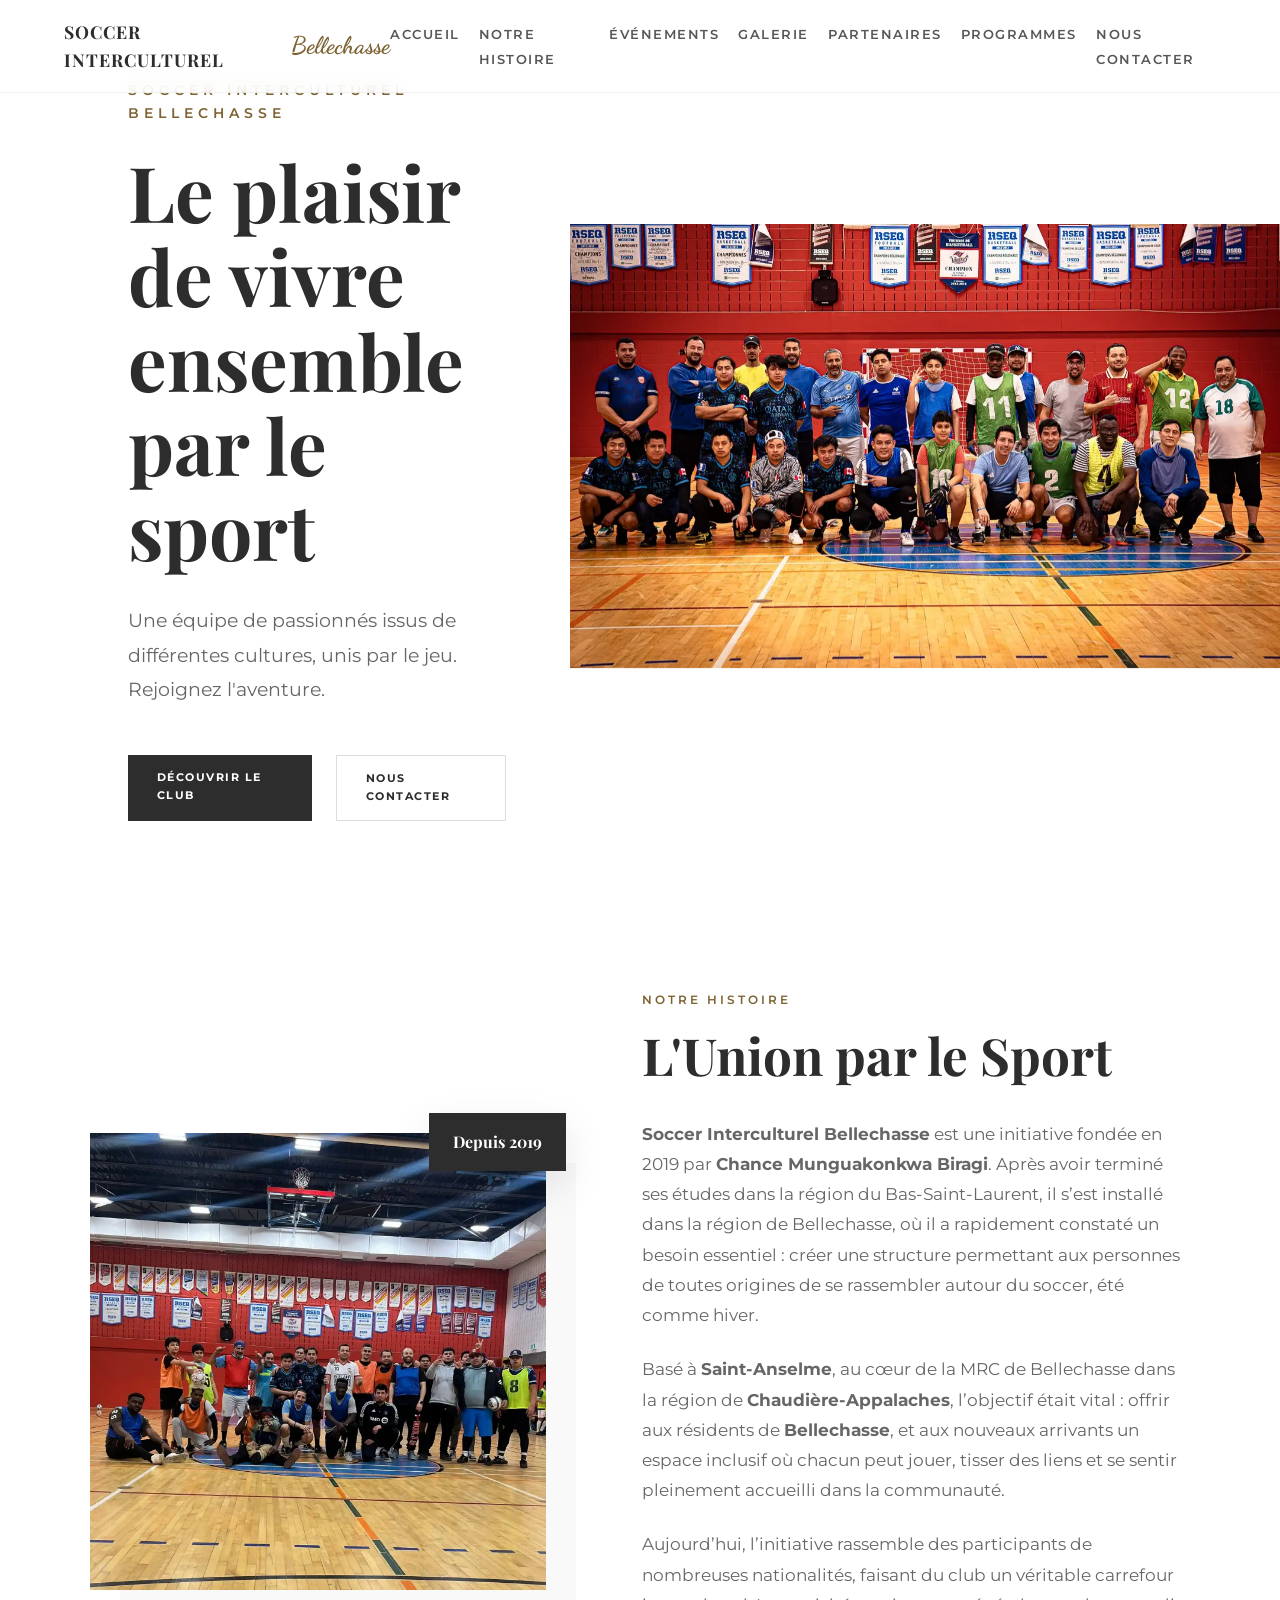
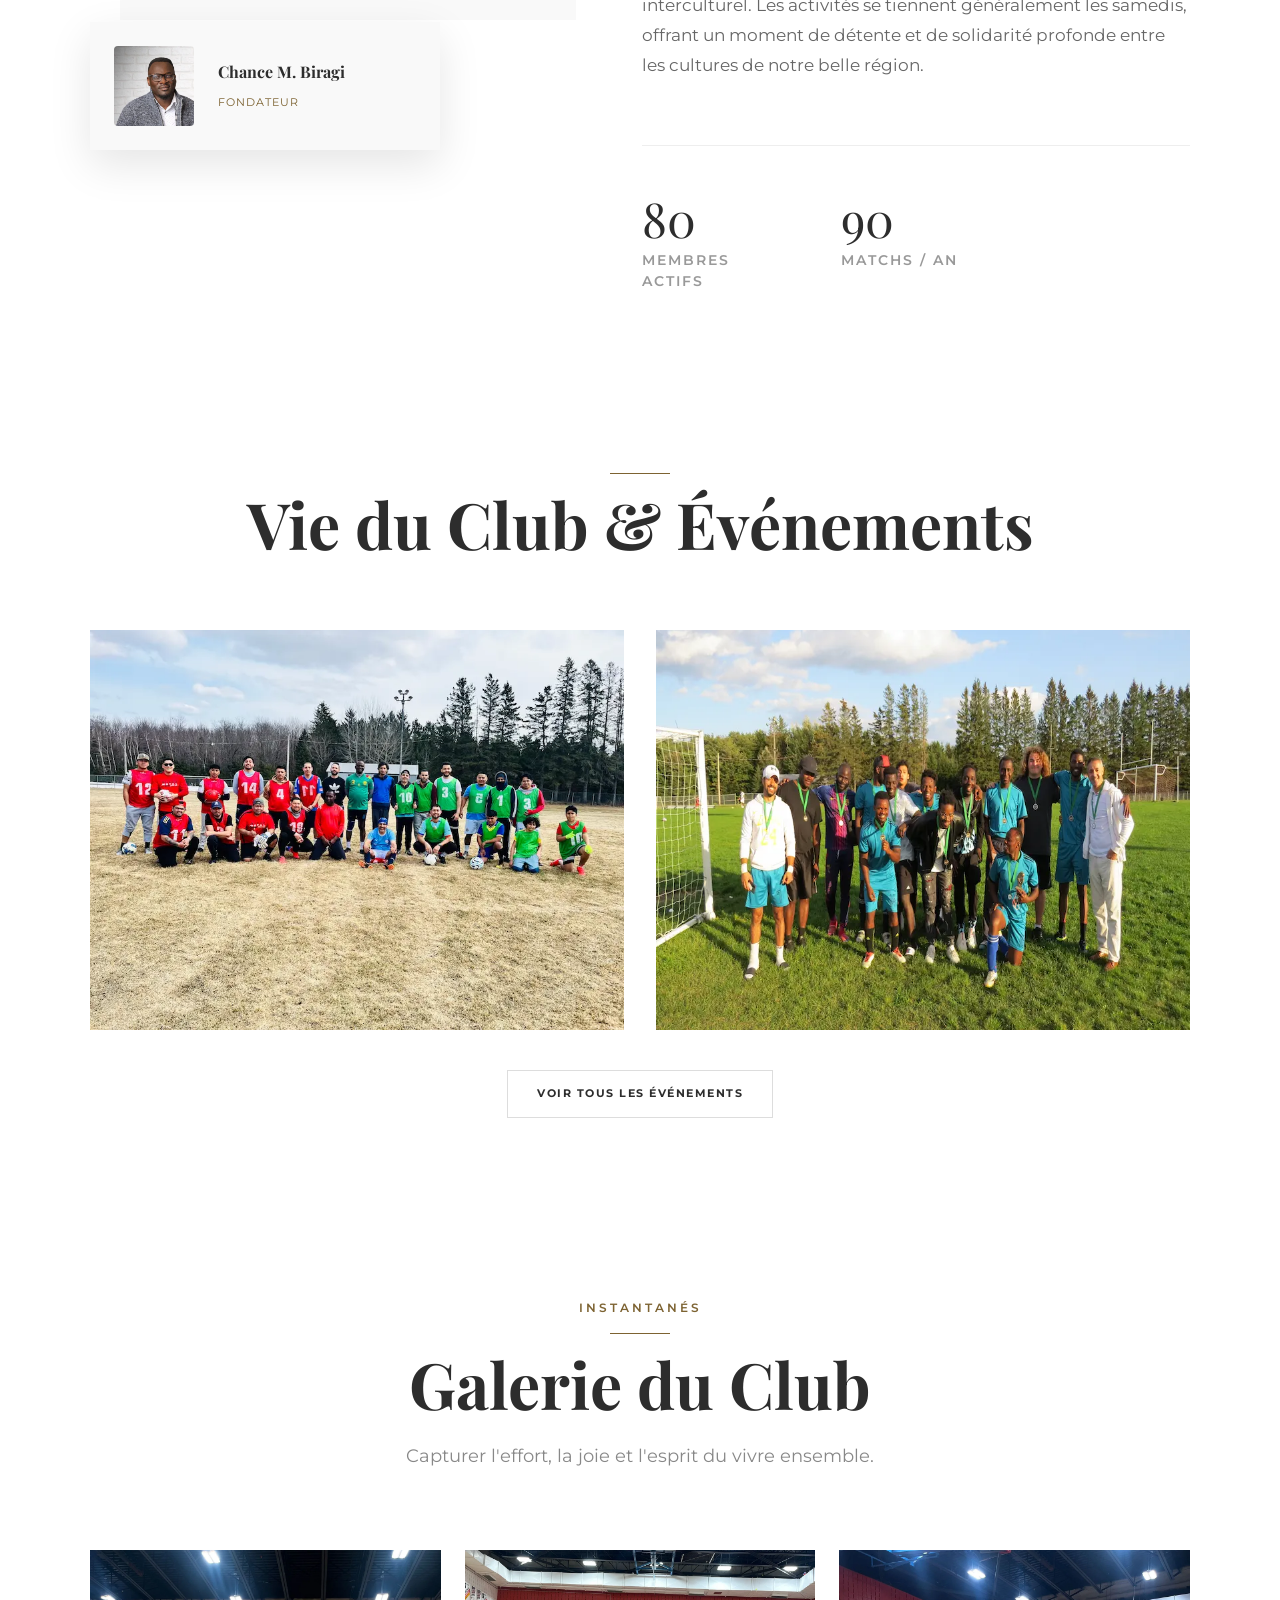
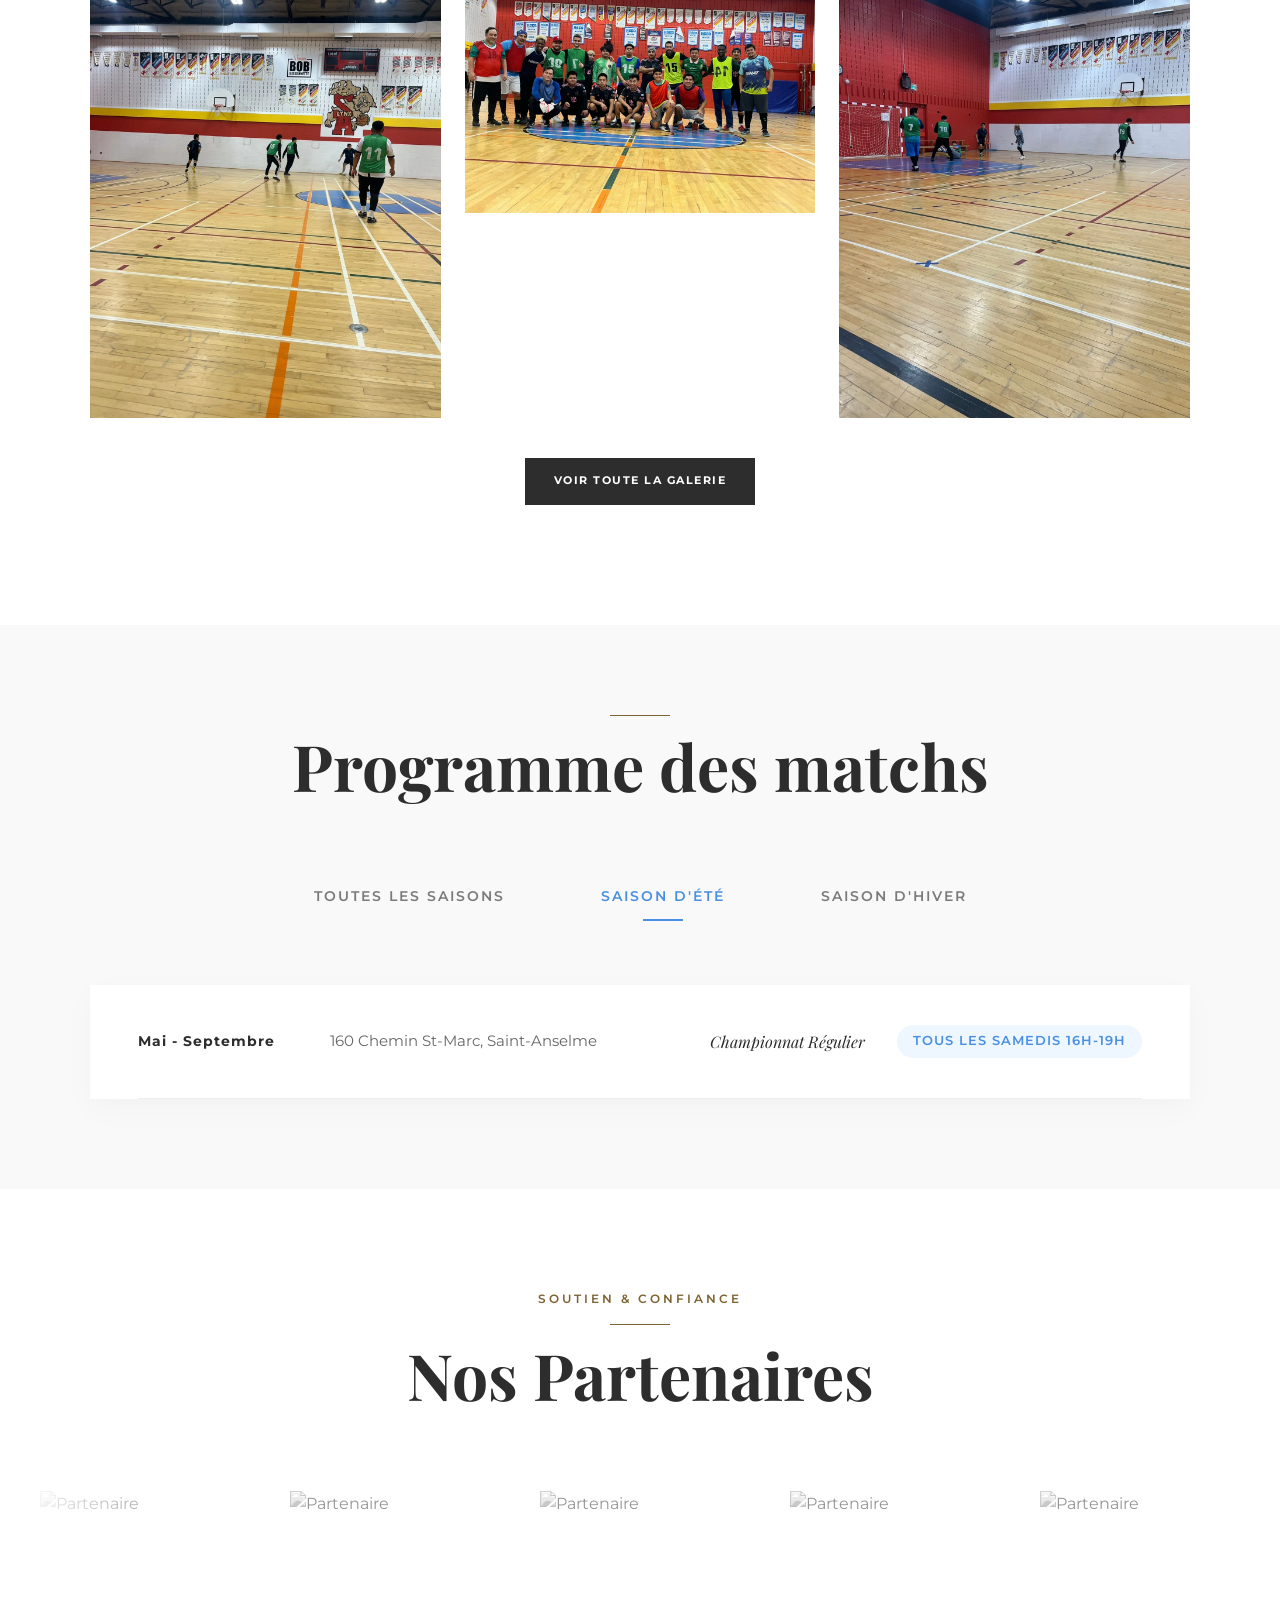
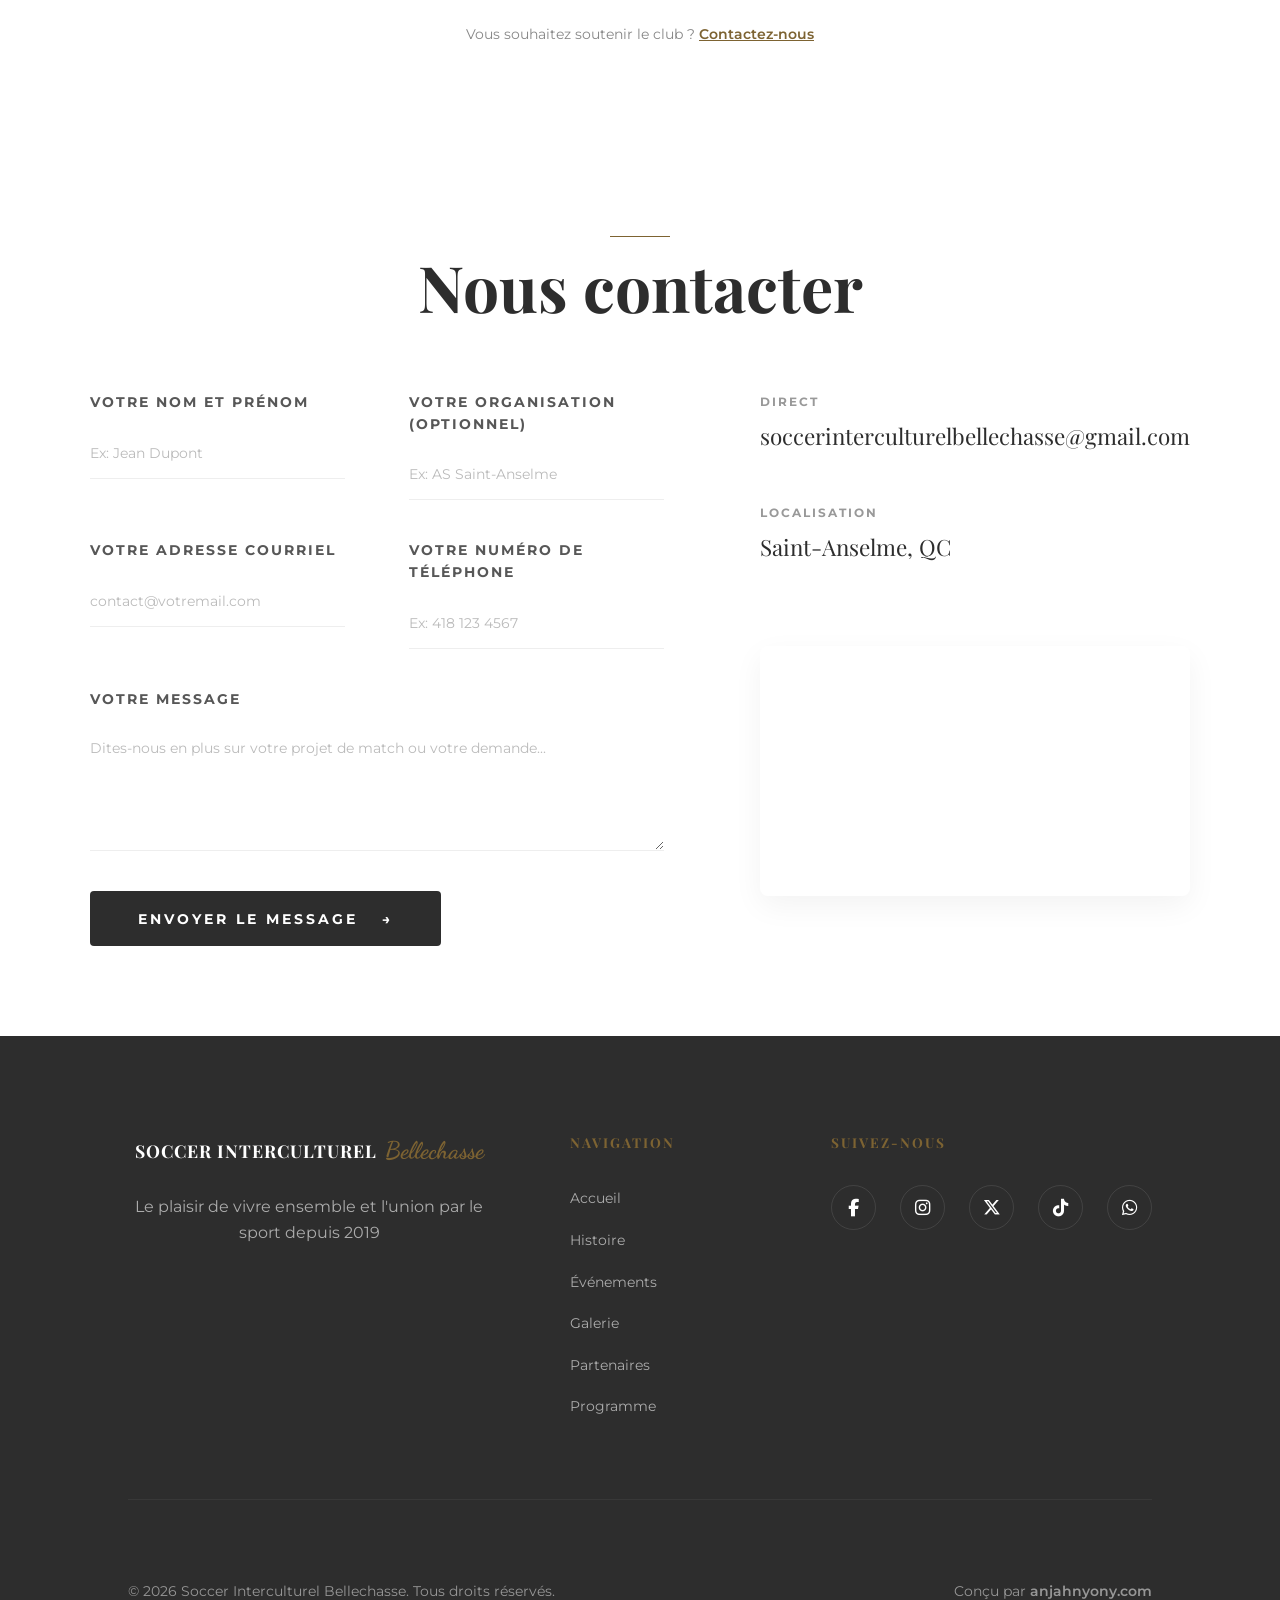
==== commit e546a128: "everything is done" ====
--- a/index.html
+++ b/index.html
@@ -95,8 +95,8 @@
         <ul class="nav-links">
             <li><a href="#hero">Accueil</a></li>
             <li><a href="#histoire">Notre Histoire</a></li>
-            <li><a href="#evenements">Événements</a></li>
-            <li><a href="#gallery">Galerie</a></li>
+            <li><a href="evenements.html">Événements</a></li>
+            <li><a href="galerie.html">Galerie</a></li>
             <li><a href="#partners">Partenaires</a></li>
             <li><a href="#programme">Programmes</a></li>
             <li><a href="#contact">Nous contacter</a></li>
@@ -113,8 +113,8 @@
     <section id="hero" class="hero-split">
         <div class="hero-left">
             <span class="hero-subtitle">Soccer Interculturel Bellechasse</span>
-            <h1 class="serif">L'Excellence <br> dans la Passion</h1>
-            <p>Une équipe de passionnés unis par le jeu et la camaraderie à Saint-Anselme. Rejoignez l'aventure.</p>
+            <h1 class="serif">Le plaisir de vivre <br> ensemble par le sport</h1>
+            <p>Une équipe de passionnés issus de différentes cultures, unis par le jeu. <br> Rejoignez l'aventure.</p>
             <div class="hero-actions">
                 <a href="#evenements" class="btn-dark">Découvrir le club</a>
                 <a href="#contact" class="btn-outline">Nous contacter</a>
@@ -133,14 +133,14 @@
             <div class="story-left">
                 <div class="story-img-wrapper">
                     <img src="./img/gallery/45e960e2-4ab8-45d5-bc19-37036da41a76.webp" alt="Notre équipe sur le terrain" width="600" height="400" loading="lazy">
-                    <div class="founder-card">
-                        <img src="./img/fondateur.webp" alt="Chance Munguakonkwa Biragi" class="founder-img" width="150" height="150" loading="lazy">
-                        <div class="founder-info">
-                            <span class="founder-name">Chance M. Biragi</span>
-                            <span class="founder-title">Fondateur</span>
-                        </div>
-                    </div>
                     <div class="since-badge">Depuis 2019</div>
+                </div>
+                <div class="founder-card">
+                    <img src="./img/fondateur.webp" alt="Chance Munguakonkwa Biragi" class="founder-img" width="150" height="150" loading="lazy">
+                    <div class="founder-info">
+                        <span class="founder-name">Chance M. Biragi</span>
+                        <span class="founder-title">Fondateur</span>
+                    </div>
                 </div>
             </div>
             <div class="story-right">
@@ -149,30 +149,25 @@
                 <div class="story-text">
                     <p><strong>Soccer Interculturel Bellechasse</strong> est une initiative fondée en 2019 par <strong>Chance Munguakonkwa Biragi</strong>. Après avoir terminé ses études dans la région du Bas‑Saint‑Laurent, il s’est installé dans la région de Bellechasse, où il a rapidement constaté un besoin essentiel : créer une structure permettant aux personnes de toutes origines de se rassembler autour du soccer, été comme hiver.</p>
                     
-                    <p>Basé à <strong>Saint-Anselme</strong>, au cœur de la MRC de Bellechasse dans la région de <strong>Chaudière-Appalaches</strong>, l’objectif était vital : offrir aux résidents de <strong>Saint-Henri</strong>, <strong>Sainte-Claire</strong>, <strong>Honfleur</strong> et aux nouveaux arrivants un espace inclusif où chacun peut jouer, tisser des liens et se sentir pleinement accueilli dans la communauté.</p>
+                    <p>Basé à <strong>Saint-Anselme</strong>, au cœur de la MRC de Bellechasse dans la région de <strong>Chaudière-Appalaches</strong>, l’objectif était vital : offrir aux résidents de <strong>Bellechasse</strong>,  et aux nouveaux arrivants un espace inclusif où chacun peut jouer, tisser des liens et se sentir pleinement accueilli dans la communauté.</p>
 
                     <p>Aujourd’hui, l’initiative rassemble des participants de nombreuses nationalités, faisant du club un véritable carrefour interculturel. Les activités se tiennent généralement les samedis, offrant un moment de détente et de solidarité profonde entre les cultures de notre belle région.</p>
                 </div>
 
                 <div class="highlights-grid">
                     <div class="highlight-item">
-                        <span class="number">15</span>
+                        <span class="number">80</span>
                         <span class="label">Membres actifs</span>
                     </div>
                     <div class="highlight-item">
-                        <span class="number">20</span>
+                        <span class="number">90</span>
                         <span class="label">Matchs / An</span>
                     </div>
-                    <div class="highlight-item">
-                        <span class="number">1</span>
-                        <span class="label">Esprit indomptable</span>
-                    </div>
-                </div>
-            </div>
-        </div>
-    </section>
-
-    <!-- Section Événements & Galerie -->
+                </div>
+            </div>
+        </div>
+    </section>
+
     <section id="evenements" class="events-section">
         <h2 class="section-title serif">Vie du Club & Événements</h2>
         <div class="events-grid">
@@ -181,11 +176,11 @@
                     <img src="./img/evenement/IMG_1171.webp" alt="Entraînement au gymnase" width="400" height="267" loading="lazy">
                     <div class="event-overlay">
                         <div class="event-meta">
-                            <span class="event-tag">Intérieur</span>
-                            <span class="event-date">Hiver</span>
+                            <span class="event-tag">Extérieur</span>
+                            <span class="event-date">Été</span>
                         </div>
-                        <h3 class="serif">Pratique en salle</h3>
-                        <p>Nos séances d'entraînement intensives au gymnase pour garder le rythme durant la saison froide.</p>
+                        <h3 class="serif">Pratique Extérieure</h3>
+                        <p>Nos séances d'entraînement intensives à l'extérieur pour garder le rythme durant la saison estivale.</p>
                     </div>
                 </div>
             </div>
@@ -202,32 +197,9 @@
                     </div>
                 </div>
             </div>
-            <div class="event-card">
-                <div class="event-img">
-                    <img src="./img/evenement/IMG_3381.webp" alt="Esprit d'équipe" width="400" height="267" loading="lazy">
-                    <div class="event-overlay">
-                        <div class="event-meta">
-                            <span class="event-tag">Camaraderie</span>
-                            <span class="event-date">Toute l'année</span>
-                        </div>
-                        <h3 class="serif">Force du Collectif</h3>
-                        <p>Bien plus que du sport, c'est une histoire d'amitié qui se forge à chaque rencontre sur le terrain.</p>
-                    </div>
-                </div>
-            </div>
-            <div class="event-card">
-                <div class="event-img">
-                    <img src="./img/evenement/CENU7380.webp" alt="Match amical en extérieur" width="400" height="267" loading="lazy">
-                    <div class="event-overlay">
-                        <div class="event-meta">
-                            <span class="event-tag">Dépassement</span>
-                            <span class="event-date">Saison Régulière</span>
-                        </div>
-                        <h3 class="serif">Passion Extérieure</h3>
-                        <p>Le plaisir de jouer sous le soleil et de performer ensemble pour les couleurs de Bellechasse.</p>
-                    </div>
-                </div>
-            </div>
+        </div>
+        <div style="text-align: center; margin-top: 40px;">
+            <a href="evenements.html" class="btn-outline">Voir tous les événements</a>
         </div>
     </section>
 
@@ -235,42 +207,21 @@
         <div class="gallery-header">
             <span class="section-subtitle center">Instantanés</span>
             <h2 class="section-title serif">Galerie du Club</h2>
-            <p class="section-description">Capturer l'effort, la joie et l'esprit de Bellechasse.</p>
-        </div>
-        <div class="gallery-grid">
-            <div class="gallery-item h-2"><img src="./img/gallery/0b6fb5a9-b2ce-467c-ac08-a2fc817dd7a1.webp" alt="Match de soccer interculturel à Saint-Anselme" width="600" height="800" loading="lazy"><div class="item-overlay"><span class="item-cat">Match</span></div></div>
-            <div class="gallery-item"><img src="./img/gallery/1fc47567-1453-4ff3-aaf1-86cd37136ecd.webp" alt="Entraînement de l'équipe de soccer Bellechasse" width="600" height="800" loading="lazy"><div class="item-overlay"><span class="item-cat">Action</span></div></div>
-            <div class="gallery-item w-2"><img src="./img/gallery/426d890b-8c56-45ad-9034-871e848bd864.webp" alt="Joueurs de soccer de Bellechasse en action" width="600" height="800" loading="lazy"><div class="item-overlay"><span class="item-cat">Équipe</span></div></div>
-            <div class="gallery-item"><img src="./img/gallery/45e960e2-4ab8-45d5-bc19-37036da41a76.webp" alt="Passion du football à Saint-Anselme" width="600" height="800" loading="lazy"><div class="item-overlay"><span class="item-cat">Émotion</span></div></div>
-            <div class="gallery-item"><img src="./img/gallery/46f2fcf9-38fb-450a-8e42-c47317b5b05e.webp" alt="Pratique sportive communautaire Bellechasse" width="600" height="800" loading="lazy"><div class="item-overlay"><span class="item-cat">Passion</span></div></div>
-            <div class="gallery-item h-2"><img src="./img/gallery/47f84c73-db81-4823-becb-52474549d845.webp" alt="Célébration d'un but au soccer interculturel" width="600" height="800" loading="lazy"><div class="item-overlay"><span class="item-cat">Victoire</span></div></div>
-            <div class="gallery-item"><img src="./img/gallery/4f0633da-048f-4e49-8b46-badae4e843ea.webp" alt="Le plaisir du jeu au soccer community" width="600" height="800" loading="lazy"><div class="item-overlay"><span class="item-cat">Jeu</span></div></div>
-            <div class="gallery-item"><img src="./img/gallery/58144cb7-d05e-4837-9833-aa53d5fe0f05.webp" alt="Performance athlétique terrain soccer" width="600" height="800" loading="lazy"><div class="item-overlay"><span class="item-cat">Performance</span></div></div>
-            <div class="gallery-item w-2"><img src="./img/gallery/5d7662b7-4e32-40d9-a316-49225b1ad2c4.webp" alt="Membres du club Soccer Interculturel Bellechasse" width="600" height="800" loading="lazy"><div class="item-overlay"><span class="item-cat">Groupe</span></div></div>
-            <div class="gallery-item"><img src="./img/gallery/7063dcb4-56ab-4e26-a5d3-f99fdbbd0172.webp" alt="Esprit d'équipe et fair-play football" width="600" height="800" loading="lazy"><div class="item-overlay"><span class="item-cat">Esprit</span></div></div>
-            <div class="gallery-item"><img src="./img/gallery/74788ba2-ace6-460d-bb1b-3c7628d03afb.webp" alt="Terrain de soccer municipal Saint-Anselme" width="600" height="800" loading="lazy"><div class="item-overlay"><span class="item-cat">Terrain</span></div></div>
-            <div class="gallery-item h-2"><img src="./img/gallery/7527e946-b3e9-432a-bc88-f26399d679d0.webp" alt="Liens sociaux à travers le football" width="600" height="800" loading="lazy"><div class="item-overlay"><span class="item-cat">Amitié</span></div></div>
-            <div class="gallery-item"><img src="./img/gallery/7e7102cb-caf0-4e01-8063-833df3dc09fc.webp" alt="Vie de club Soccer Bellechasse" width="600" height="800" loading="lazy"><div class="item-overlay"><span class="item-cat">Club</span></div></div>
-            <div class="gallery-item"><img src="./img/gallery/82bae181-846e-4456-93ce-8d65e71c0dae.webp" alt="Match amical seniors soccer" width="600" height="800" loading="lazy"><div class="item-overlay"><span class="item-cat">Match</span></div></div>
-            <div class="gallery-item w-2"><img src="./img/gallery/87d85115-045d-47dd-ac6e-8451c7c8080b.webp" alt="Solidarité et sport à Bellechasse" width="600" height="800" loading="lazy"><div class="item-overlay"><span class="item-cat">Famille</span></div></div>
-            <div class="gallery-item"><img src="./img/gallery/8eb0ada5-e860-4050-9973-07dbbaa6214b.webp" alt="Dépassement de soi au soccer" width="600" height="800" loading="lazy"><div class="item-overlay"><span class="item-cat">Dépassement</span></div></div>
-            <div class="gallery-item"><img src="./img/gallery/903fbeff-f14b-4aa7-a0f9-bd34de6a2c7f.webp" alt="Intensité physique terrain de foot" width="600" height="800" loading="lazy"><div class="item-overlay"><span class="item-cat">Intensité</span></div></div>
-            <div class="gallery-item h-2"><img src="./img/gallery/92283462-011c-42a5-b3a1-9995822354eb.webp" alt="Technique de jeu soccer Bellechasse" width="600" height="800" loading="lazy"><div class="item-overlay"><span class="item-cat">Action</span></div></div>
-            <div class="gallery-item"><img src="./img/gallery/9861be5b-640b-40b1-b841-e55b12840cc2.webp" alt="Pratique sportive hebdomadaire" width="600" height="800" loading="lazy"><div class="item-overlay"><span class="item-cat">Sport</span></div></div>
-            <div class="gallery-item"><img src="./img/gallery/a99e6772-7690-4b6d-b479-b97b5a6a7e34.webp" alt="Événements de saison Soccer Bellechasse" width="600" height="800" loading="lazy"><div class="item-overlay"><span class="item-cat">Saison</span></div></div>
-            <div class="gallery-item w-2"><img src="./img/gallery/becf2aa4-bd7c-4e3a-bdce-46b85ba5ca16.webp" alt="Rencontre interculturelle par le sport" width="600" height="800" loading="lazy"><div class="item-overlay"><span class="item-cat">Rencontre</span></div></div>
-            <div class="gallery-item"><img src="./img/gallery/c2040b73-79b3-4151-9137-04905ab697f8.webp" alt="L'art du football à Bellechasse" width="600" height="800" loading="lazy"><div class="item-overlay"><span class="item-cat">Jeu</span></div></div>
-            <div class="gallery-item"><img src="./img/gallery/ca2ba63a-a696-4690-bb38-77101851195e.webp" alt="Collectif uni au Soccer Interculturel" width="600" height="800" loading="lazy"><div class="item-overlay"><span class="item-cat">Équipe</span></div></div>
-            <div class="gallery-item h-2"><img src="./img/gallery/d91d5b7e-a618-4254-8b1b-0bf2f3c806a2.webp" alt="Passion dévorante pour le ballon rond" width="600" height="800" loading="lazy"><div class="item-overlay"><span class="item-cat">Passion</span></div></div>
-            <div class="gallery-item"><img src="./img/gallery/d9fcfc58-9e07-4577-b7f2-68bd41c3d574.webp" alt="Compétition amicale Bellechasse" width="600" height="800" loading="lazy"><div class="item-overlay"><span class="item-cat">Compétition</span></div></div>
-            <div class="gallery-item"><img src="./img/gallery/ea8ee5b8-5e1f-415a-bcaf-35cf007390fa.webp" alt="Identité visuelle club de soccer" width="600" height="800" loading="lazy"><div class="item-overlay"><span class="item-cat">Club</span></div></div>
-            <div class="gallery-item w-2"><img src="./img/gallery/f04fa7e5-0800-4877-8ad5-32c21c90d7cb.webp" alt="Amitié et unité au terrain de soccer" width="600" height="800" loading="lazy"><div class="item-overlay"><span class="item-cat">Unité</span></div></div>
+            <p class="section-description">Capturer l'effort, la joie et l'esprit du vivre ensemble.</p>
+        </div>
+        <div class="gallery-grid" style="column-count: 3;">
+            <div class="gallery-item"><img src="./img/gallery/0b6fb5a9-b2ce-467c-ac08-a2fc817dd7a1.webp" alt="Match" width="600" height="800" loading="lazy"></div>
+            <div class="gallery-item"><img src="./img/gallery/1fc47567-1453-4ff3-aaf1-86cd37136ecd.webp" alt="Action" width="600" height="800" loading="lazy"></div>
+            <div class="gallery-item"><img src="./img/gallery/426d890b-8c56-45ad-9034-871e848bd864.webp" alt="Équipe" width="600" height="800" loading="lazy"></div>
+        </div>
+        <div style="text-align: center; margin-top: 40px;">
+            <a href="galerie.html" class="btn-dark">Voir toute la galerie</a>
         </div>
     </section>
 
     <!-- Section Programme de la Saison -->
     <section id="programme" class="program-section">
-        <h2 class="section-title serif">Programme de la Saison</h2>
+        <h2 class="section-title serif">Programme des matchs</h2>
 
         <div class="program-tabs">
             <button class="tab-btn" onclick="showSeason('all')" aria-label="Afficher toutes les saisons">Toutes les Saisons</button>
@@ -281,16 +232,10 @@
         <div id="ete" class="season-content active">
             <div class="calendar-list">
                 <div class="calendar-row">
-                    <span class="match-date">Mai - Août</span>
-                    <span class="match-location">Ligue Locale de Saint-Anselme</span>
+                    <span class="match-date">Mai - Septembre</span>
+                    <span class="match-location">160 Chemin St-Marc, Saint-Anselme</span>
                     <span class="match-type">Championnat Régulier</span>
-                    <span class="badge upcoming">Tous les Mercredis</span>
-                </div>
-                <div class="calendar-row">
-                    <span class="match-date">9 JUILLET 2026</span>
-                    <span class="match-location">Terrain Municipal</span>
-                    <span class="match-type">Tournoi de la Fondation</span>
-                    <span class="badge extreme">Événement Majeur</span>
+                    <span class="badge upcoming">Tous les samedis 16h-19h</span>
                 </div>
             </div>
         </div>
@@ -298,16 +243,10 @@
         <div id="hiver" class="season-content">
             <div class="calendar-list">
                 <div class="calendar-row">
-                    <span class="match-date">Nov - Mars</span>
-                    <span class="match-location">Complexe Multisport Lévis</span>
-                    <span class="match-type">Ligue Intérieure 7x7</span>
-                    <span class="badge upcoming">Matchs Dimanche</span>
-                </div>
-                <div class="calendar-row">
-                    <span class="match-date">14 JANVIER 2026</span>
-                    <span class="match-location">Centre Sportif Saint-Anselme</span>
-                    <span class="match-type">Entraînement Spécifique</span>
-                    <span class="badge victory">Ouvert au Public</span>
+                    <span class="match-date">Oct - Avr</span>
+                    <span class="match-location">825 Rte Bégin, École secondaire,<br> Saint-Anselme</span>
+                    <span class="match-type"></span>
+                    <span class="badge upcoming">Tous les samedis 12h-14h</span>
                 </div>
             </div>
         </div>
@@ -336,35 +275,36 @@
         </div>
     </section>
 
-    <!-- Step 4: Contact -->
     <section id="contact" class="contact-section">
-        <h2 class="section-title serif">Contact & Invitations</h2>
+        <h1 class="section-title serif">Nous contacter</h1>
         <div class="contact-container">
-            <form action="https://formsubmit.co/ajax/anjahnyonyliantsoa@gmail.com" method="POST" id="contact-form"
+            <!-- les sont dans les spams -->
+            <form action="https://formsubmit.co/ajax/soccerinterculturelbellechasse@gmail.com" method="POST" id="contact-form"
                 class="contact-form">
                 <!-- Config FormSubmit -->
-                <input type="hidden" name="_subject" value="Nouveau message de Soccer Bellechasse">
+                <input type="hidden" name="_subject" value="⭐ Nouveau Contact - Soccer Bellechasse">
                 <input type="hidden" name="_template" value="table">
                 <input type="hidden" name="_captcha" value="false">
+                <input type="hidden" name="_honey" style="display:none"> <!-- Anti-spam Honeypot -->
 
                 <div class="form-row">
                     <div class="form-group">
-                        <label for="name">Votre Nom</label>
-                        <input type="text" name="nom" id="name" placeholder="Ex: Jean Dupont" required>
+                        <label for="name">Votre Nom et Prénom</label>
+                        <input type="text" name="nom_complet" id="name" placeholder="Ex: Jean Dupont" required>
                     </div>
                     <div class="form-group">
-                        <label for="team">Votre Équipe (Optionnel)</label>
-                        <input type="text" name="equipe" id="team" placeholder="Ex: AS Saint-Anselme">
+                        <label for="team">Votre Organisation (Optionnel)</label>
+                        <input type="text" name="organisation" id="team" placeholder="Ex: AS Saint-Anselme">
                     </div>
                 </div>
                 <div class="form-row">
                     <div class="form-group">
-                        <label for="email">Adresse Courriel</label>
+                        <label for="email">Votre adresse Courriel</label>
                         <input type="email" name="email" id="email" placeholder="contact@votremail.com" required>
                     </div>
                     <div class="form-group">
-                        <label for="date">Date souhaitée</label>
-                        <input type="text" name="date" id="date" placeholder="Ex: 15 Juin 2026">
+                        <label for="num">Votre numéro de téléphone</label>
+                        <input type="tel" name="telephone" id="num" placeholder="Ex: 418 123 4567">
                     </div>
                 </div>
                 <div class="form-group">
@@ -381,14 +321,15 @@
             <div class="contact-details">
                 <div class="detail-item">
                     <h4>Direct</h4>
-                    <p>contact@soccerbellechasse.com</p>
+                    <p>soccerinterculturelbellechasse@gmail.com</p>
                 </div>
                 <div class="detail-item">
+                    <!-- 160 chemin st-marc -->
                     <h4>Localisation</h4>
                     <p>Saint-Anselme, QC</p>
                 </div>
                 <div class="map-container">
-                    <iframe src="https://maps.google.com/maps?q=Saint-Anselme,QC&t=&z=14&ie=UTF8&iwloc=&output=embed"
+                    <iframe src="https://maps.google.com/maps?q=160%20Chemin%20St-Marc,%20Saint-Anselme,%20QC&t=&z=15&ie=UTF8&iwloc=&output=embed"
                         width="100%" height="250" style="border:0;" allowfullscreen="" loading="lazy" title="Localisation du club Soccer Interculturel Bellechasse sur Google Maps"></iframe>
                 </div>
             </div>
@@ -401,15 +342,15 @@
         <div class="footer-grid">
             <div class="footer-brand">
                 <div class="logo">Soccer Interculturel <span class="logo-accent">Bellechasse</span></div>
-                <p>L'excellence dans la passion depuis 2020. Un club uni par l'amitié et le jeu.</p>
+                <p>Le plaisir de vivre ensemble et l'union par le sport depuis 2019</p>
             </div>
             <div class="footer-links">
                 <h3 class="footer-title">Navigation</h3>
                 <ul>
                     <li><a href="#hero">Accueil</a></li>
                     <li><a href="#histoire">Histoire</a></li>
-                    <li><a href="#evenements">Événements</a></li>
-                    <li><a href="#gallery">Galerie</a></li>
+                    <li><a href="evenements.html">Événements</a></li>
+                    <li><a href="galerie.html">Galerie</a></li>
                     <li><a href="#partners">Partenaires</a></li>
                     <li><a href="#programme">Programme</a></li>
                 </ul>
@@ -420,6 +361,8 @@
                     <a href="#" aria-label="Suivre le club sur Facebook"><i class="fa-brands fa-facebook-f"></i></a>
                     <a href="#" aria-label="Suivre le club sur Instagram"><i class="fa-brands fa-instagram"></i></a>
                     <a href="#" aria-label="Suivre le club sur X (Twitter)"><i class="fa-brands fa-x-twitter"></i></a>
+                    <a href="#" aria-label="Suivre le club sur X (Twitter)"><i class="fa-brands fa-tiktok"></i></a>
+                    <a href="#" aria-label="Suivre le club sur X (Twitter)"><i class="fa-brands fa-whatsapp"></i></a>
                 </div>
             </div>
         </div>
@@ -429,6 +372,7 @@
         </div>
     </footer>
 
+    <!-- Popup de Confirmation -->
     <!-- Popup de Confirmation -->
     <div id="success-popup" class="popup-overlay">
         <div class="popup-content">
@@ -439,6 +383,12 @@
             <p>Merci pour votre message. Toute l'équipe du Soccer Bellechasse vous reviendra très prochainement.</p>
             <button type="button" class="btn-dark" onclick="closePopup()" aria-label="Fermer le message de confirmation">Continuer</button>
         </div>
+    </div>
+
+    <!-- Lightbox for Gallery -->
+    <div class="lightbox" id="lightbox">
+        <div class="lightbox-close" id="lightbox-close">&times;</div>
+        <img src="" alt="Aperçu" class="lightbox-content" id="lightbox-img">
     </div>
 
     <script>
@@ -560,6 +510,39 @@
                 toggleMenu();
             }
         });
+
+        // Lightbox Logic
+        const lightbox = document.getElementById('lightbox');
+        const lightboxImg = document.getElementById('lightbox-img');
+        const lightboxClose = document.getElementById('lightbox-close');
+        const galleryItems = document.querySelectorAll('.gallery-item');
+
+        galleryItems.forEach(item => {
+            item.addEventListener('click', () => {
+                const img = item.querySelector('img');
+                if (img) {
+                    lightboxImg.src = img.src;
+                    lightbox.classList.add('active');
+                    document.body.style.overflow = 'hidden'; // Stop scroll
+                }
+            });
+        });
+
+        function closeLightbox() {
+            lightbox.classList.remove('active');
+            document.body.style.overflow = 'auto'; // Restore scroll
+        }
+
+        lightboxClose.addEventListener('click', closeLightbox);
+        lightbox.addEventListener('click', (e) => {
+            if (e.target === lightbox) closeLightbox();
+        });
+
+        document.addEventListener('keydown', (e) => {
+            if (e.key === 'Escape' && lightbox.classList.contains('active')) {
+                closeLightbox();
+            }
+        });
     </script>
 </body>
 
--- a/style.css
+++ b/style.css
@@ -24,6 +24,27 @@
 
 html {
     scroll-behavior: smooth;
+    font-size: 16px; /* Base size */
+    overflow-x: hidden;
+    max-width: 100%;
+}
+
+@media screen and (min-width: 1600px) {
+    html {
+        font-size: 19px; /* Enhanced Desktop */
+    }
+}
+
+@media screen and (min-width: 2000px) {
+    html {
+        font-size: 21px; /* 2K / High-res screens */
+    }
+}
+
+@media screen and (min-width: 2560px) {
+    html {
+        font-size: 24px; /* 4k and Ultra-wide */
+    }
 }
 
 body {
@@ -32,6 +53,8 @@
     font-family: var(--font-sans);
     line-height: 1.6;
     overflow-x: hidden;
+    max-width: 100%;
+    width: 100%;
 }
 
 h1,
@@ -123,16 +146,23 @@
 }
 
 .nav-links a {
-    font-size: 0.7rem;
+    font-size: 0.8rem;
     text-transform: uppercase;
     letter-spacing: 1.5px;
     font-weight: 600;
     opacity: 0.8;
 }
 
-.nav-links a:hover {
+.nav-links a:hover, .nav-links a.active {
     opacity: 1;
     color: var(--accent-secondary);
+}
+
+/* Page Header for Subpages */
+.page-header {
+    background: var(--sep-color);
+    padding: 120px 7% 60px;
+    text-align: center;
 }
 
 /* Burger Menu */
@@ -194,7 +224,7 @@
 }
 
 .hero-left h1 {
-    font-size: clamp(2.5rem, 5vw, 4rem);
+    font-size: clamp(2.5rem, 6vw, 5rem);
     line-height: 1.1;
     margin-bottom: 2rem;
     color: var(--text-color);
@@ -202,10 +232,10 @@
 }
 
 .hero-left p {
-    font-size: clamp(1rem, 2vw, 1.1rem);
+    font-size: clamp(1rem, 1.5vw, 1.3rem);
     color: #666;
     margin-bottom: 3rem;
-    max-width: 450px;
+    max-width: 550px;
     line-height: 1.8;
 }
 
@@ -275,8 +305,8 @@
 }
 
 .section-title {
-    font-size: clamp(2rem, 5vw, 3.5rem);
-    margin-bottom: clamp(2rem, 6vh, 4rem);
+    font-size: clamp(2.2rem, 5vw, 4.5rem);
+    margin-bottom: clamp(2.5rem, 6vh, 5rem);
     text-align: center;
     position: relative;
 }
@@ -284,7 +314,7 @@
 .section-title::after {
     content: '';
     position: absolute;
-    bottom: -15px;
+    /* bottom: -15px; */
     left: 50%;
     transform: translateX(-50%);
     width: 60px;
@@ -302,8 +332,7 @@
 
 .story-img-wrapper {
     position: relative;
-    padding-right: 2rem;
-    padding-bottom: 2rem;
+    margin-bottom: 2rem;
 }
 
 .story-img-wrapper img {
@@ -320,39 +349,42 @@
 }
 
 .founder-card {
-    position: absolute;
-    bottom: -30px;
-    left: -30px;
-    width: 180px;
-    background: white;
-    padding: 10px;
+    position: relative;
+    width: 100%;
+    max-width: 350px;
+    background: var(--sep-color);
+    padding: 1.5rem;
+    display: flex;
+    align-items: center;
+    gap: 1.5rem;
     box-shadow: var(--shadow-premium);
     z-index: 10;
     transition: var(--transition);
 }
 
 .founder-card:hover {
-    transform: translateY(-10px);
+    transform: translateX(10px);
 }
 
 .founder-img {
-    width: 100%;
-    height: 180px;
+    width: 80px;
+    height: 80px;
     object-fit: cover;
     display: block;
-    margin-bottom: 10px;
+    border-radius: 4px;
 }
 
 .founder-info {
-    text-align: center;
+    text-align: left;
 }
 
 .founder-name {
     font-family: var(--font-serif);
-    font-size: 0.9rem;
+    font-size: 1rem;
     font-weight: 700;
     color: var(--text-color);
     display: block;
+    margin-bottom: 0.2rem;
 }
 
 .founder-title {
@@ -364,15 +396,16 @@
 
 .since-badge {
     position: absolute;
-    bottom: 0;
-    right: 0;
+    top: -20px;
+    right: -20px;
     background: var(--text-color);
     color: white;
-    padding: 1.5rem 2rem;
+    padding: 1rem 1.5rem;
     font-family: var(--font-serif);
-    font-size: 1.2rem;
+    font-size: 1rem;
     font-weight: 700;
     z-index: 2;
+    box-shadow: var(--shadow-premium);
 }
 
 .section-subtitle {
@@ -386,13 +419,13 @@
 }
 
 .story-right h2 {
-    font-size: 3.5rem;
+    font-size: clamp(2.5rem, 4vw, 4rem);
     margin-bottom: 2rem;
     line-height: 1.2;
 }
 
 .story-text p {
-    font-size: 1.05rem;
+    font-size: clamp(1.05rem, 1.2vw, 1.25rem);
     margin-bottom: 1.5rem;
     color: #666;
     line-height: 1.8;
@@ -421,7 +454,7 @@
 }
 
 .highlight-item .label {
-    font-size: 0.75rem;
+    font-size: 0.85rem;
     text-transform: uppercase;
     letter-spacing: 2px;
     font-weight: 600;
@@ -489,7 +522,7 @@
 }
 
 .event-tag {
-    font-size: 0.7rem;
+    font-size: 0.8rem;
     text-transform: uppercase;
     letter-spacing: 1px;
     background: var(--accent-secondary);
@@ -499,7 +532,7 @@
 }
 
 .event-date {
-    font-size: 0.7rem;
+    font-size: 0.8rem;
     text-transform: uppercase;
     letter-spacing: 1px;
     opacity: 0.8;
@@ -511,7 +544,7 @@
 }
 
 .event-overlay p {
-    font-size: 0.9rem;
+    font-size: 0.95rem;
     opacity: 0.8;
     line-height: 1.4;
     max-width: 400px;
@@ -701,10 +734,10 @@
 
 /* Calendar Section (Keep existing row layout) */
 .calendar-list {
-    max-width: 900px;
+    max-width: 70rem;
     margin: 0 auto;
     background: white;
-    padding: 0 2rem;
+    padding: 0 3rem;
     box-shadow: 0 10px 30px rgba(0, 0, 0, 0.03);
 }
 
@@ -727,13 +760,16 @@
     font-weight: 700;
     font-size: 0.9rem;
     letter-spacing: 1px;
-    width: 150px;
+    width: auto;
+    min-width: 12rem;
+    padding-right: 1rem;
 }
 
 .match-location {
     flex: 1;
     color: #666;
     font-size: 0.95rem;
+    padding-right: 2rem;
 }
 
 .match-type {
@@ -743,7 +779,7 @@
 }
 
 .badge {
-    font-size: 0.7rem;
+    font-size: 0.8rem;
     text-transform: uppercase;
     letter-spacing: 1px;
     padding: 0.4rem 1rem;
@@ -856,9 +892,9 @@
 /* Contact Section */
 .contact-container {
     display: grid;
-    grid-template-columns: 2fr 1fr;
-    gap: 5rem;
-    max-width: 1100px;
+    grid-template-columns: 1.8fr 1fr;
+    gap: 6rem;
+    max-width: 75rem;
     margin: 0 auto;
 }
 
@@ -871,7 +907,7 @@
 .form-row {
     display: grid;
     grid-template-columns: repeat(2, 1fr);
-    gap: 3rem;
+    gap: 4rem;
 }
 
 .form-group {
@@ -882,7 +918,7 @@
 }
 
 .form-group label {
-    font-size: 0.75rem;
+    font-size: 0.85rem;
     text-transform: uppercase;
     letter-spacing: 2px;
     font-weight: 700;
@@ -1010,7 +1046,7 @@
 
 .footer-title {
     text-transform: uppercase;
-    font-size: 0.75rem;
+    font-size: 0.85rem;
     letter-spacing: 2px;
     color: var(--accent-secondary);
     margin-bottom: 2rem;
@@ -1064,7 +1100,7 @@
     display: flex;
     justify-content: space-between;
     align-items: center;
-    font-size: 0.8rem;
+    font-size: 0.9rem;
     opacity: 0.5;
 }
 
@@ -1364,4 +1400,61 @@
     .popup-content {
         padding: 2.5rem 1.5rem;
     }
+}
+
+/* Lightbox Premium */
+.lightbox {
+    position: fixed;
+    top: 0;
+    left: 0;
+    width: 100%;
+    height: 100%;
+    background: rgba(0, 0, 0, 0.95);
+    z-index: 3000;
+    display: none;
+    align-items: center;
+    justify-content: center;
+    cursor: zoom-out;
+    opacity: 0;
+    transition: opacity 0.4s ease;
+    backdrop-filter: blur(10px);
+}
+
+.lightbox.active {
+    display: flex;
+    opacity: 1;
+}
+
+.lightbox-content {
+    max-width: 90%;
+    max-height: 85vh;
+    box-shadow: 0 0 50px rgba(0, 0, 0, 0.5);
+    transform: scale(0.9);
+    transition: transform 0.4s cubic-bezier(0.165, 0.84, 0.44, 1);
+}
+
+.lightbox.active .lightbox-content {
+    transform: scale(1);
+}
+
+.lightbox-close {
+    position: absolute;
+    top: 30px;
+    right: 30px;
+    color: white;
+    font-size: 2rem;
+    cursor: pointer;
+    transition: var(--transition);
+    width: 50px;
+    height: 50px;
+    display: flex;
+    align-items: center;
+    justify-content: center;
+    background: rgba(255, 255, 255, 0.1);
+    border-radius: 50%;
+}
+
+.lightbox-close:hover {
+    background: var(--accent-secondary);
+    transform: rotate(90deg);
 }
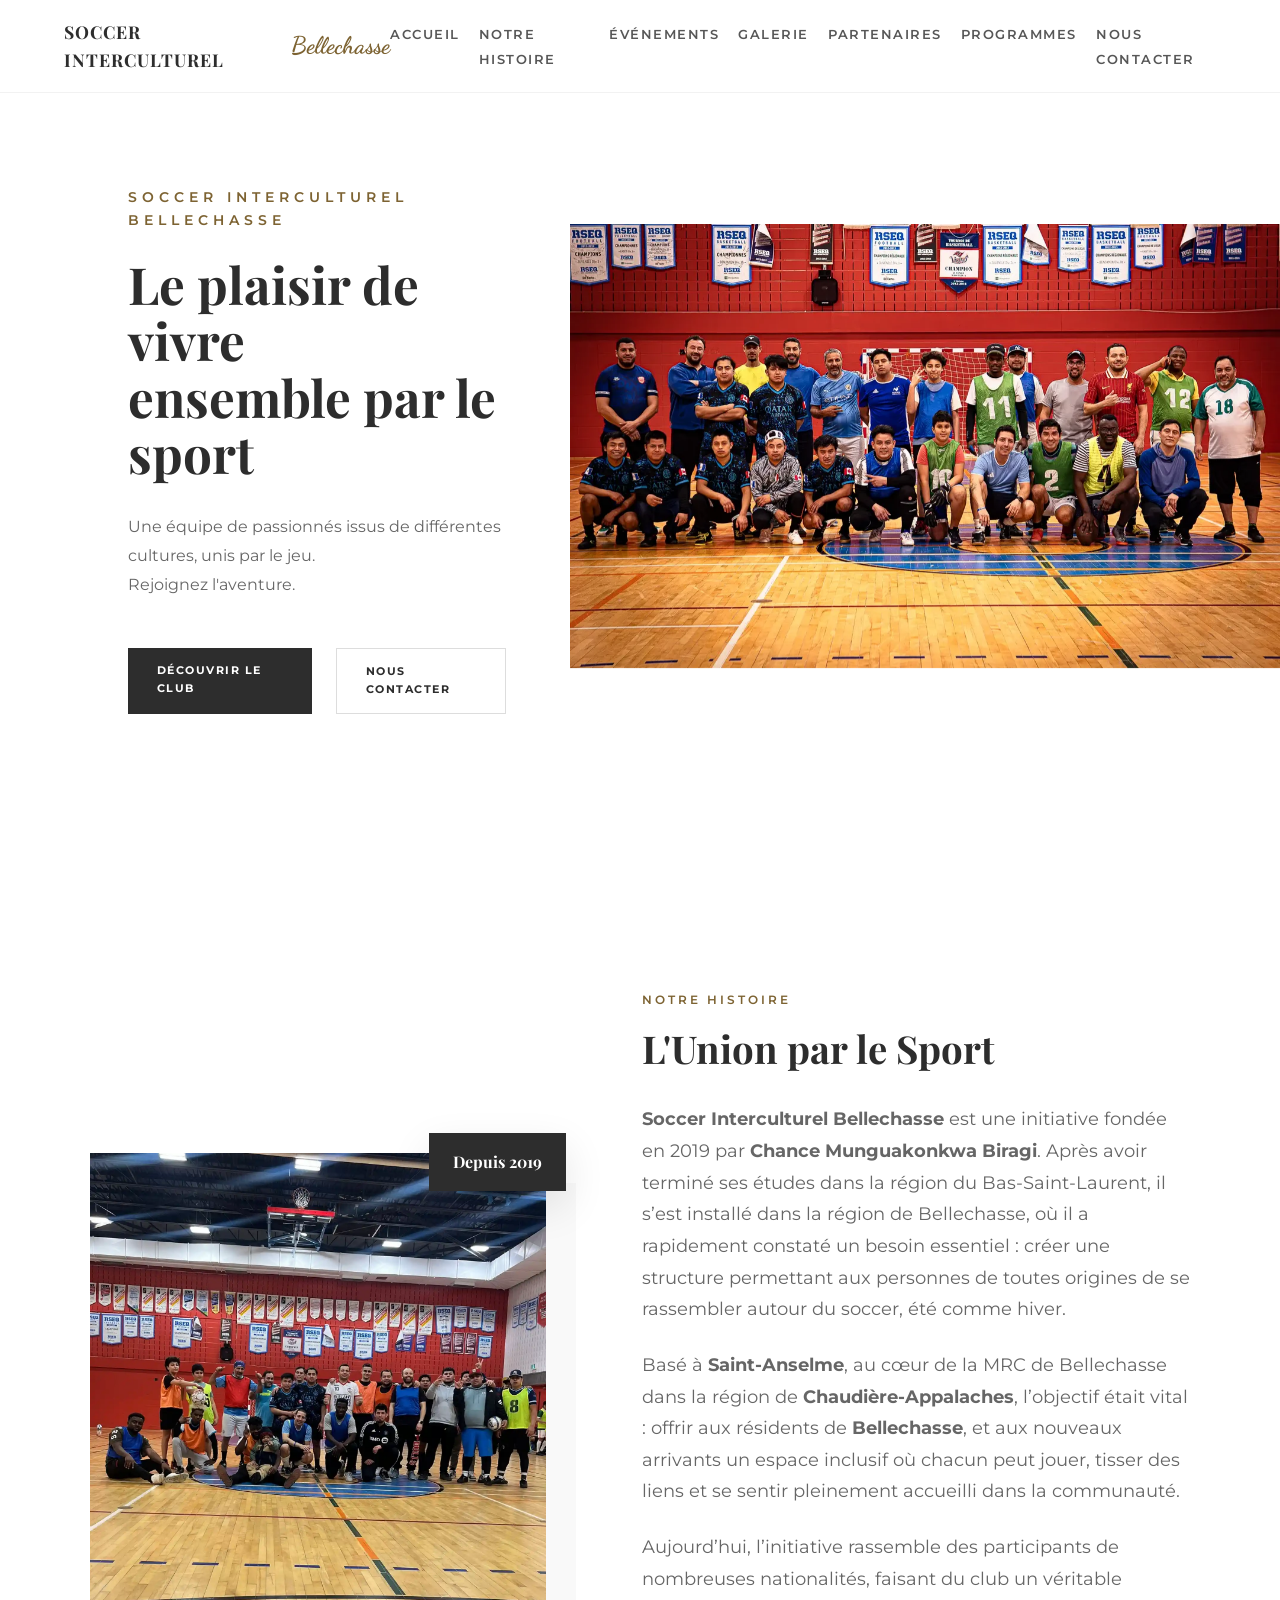
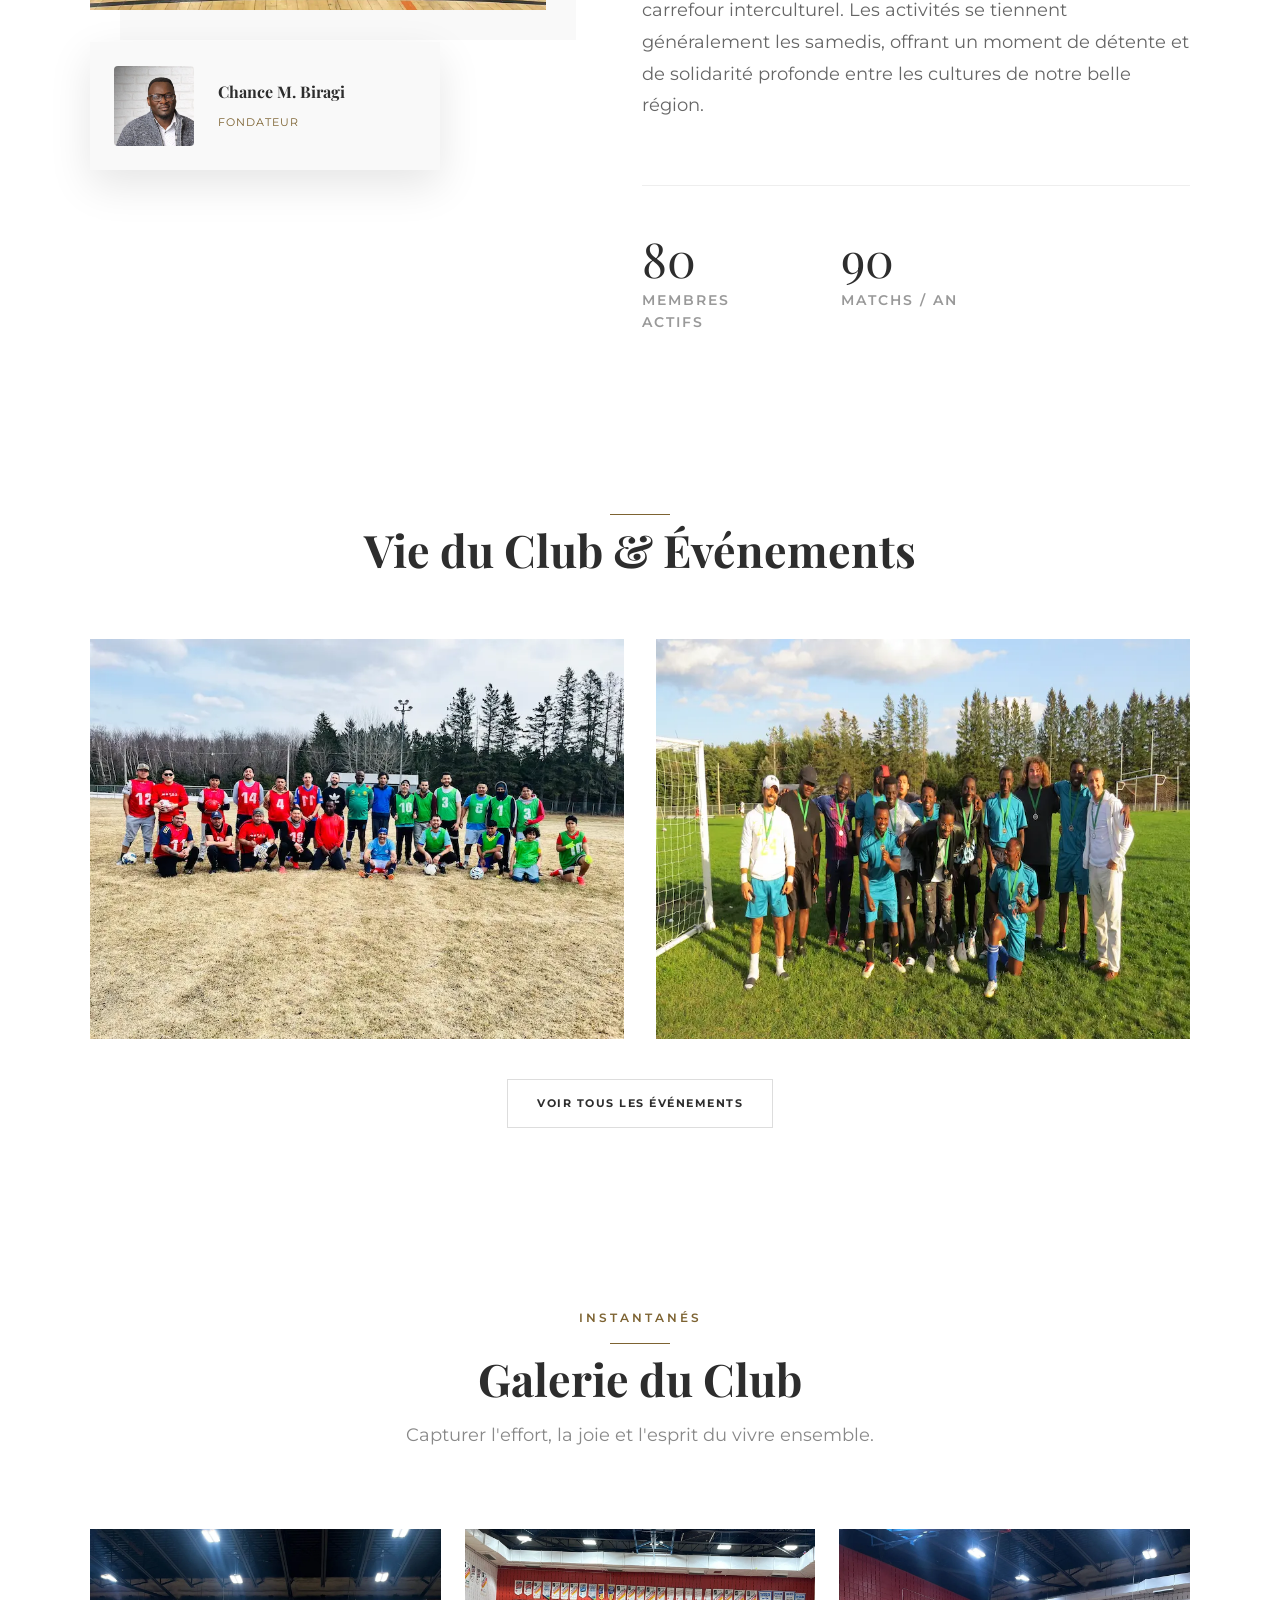
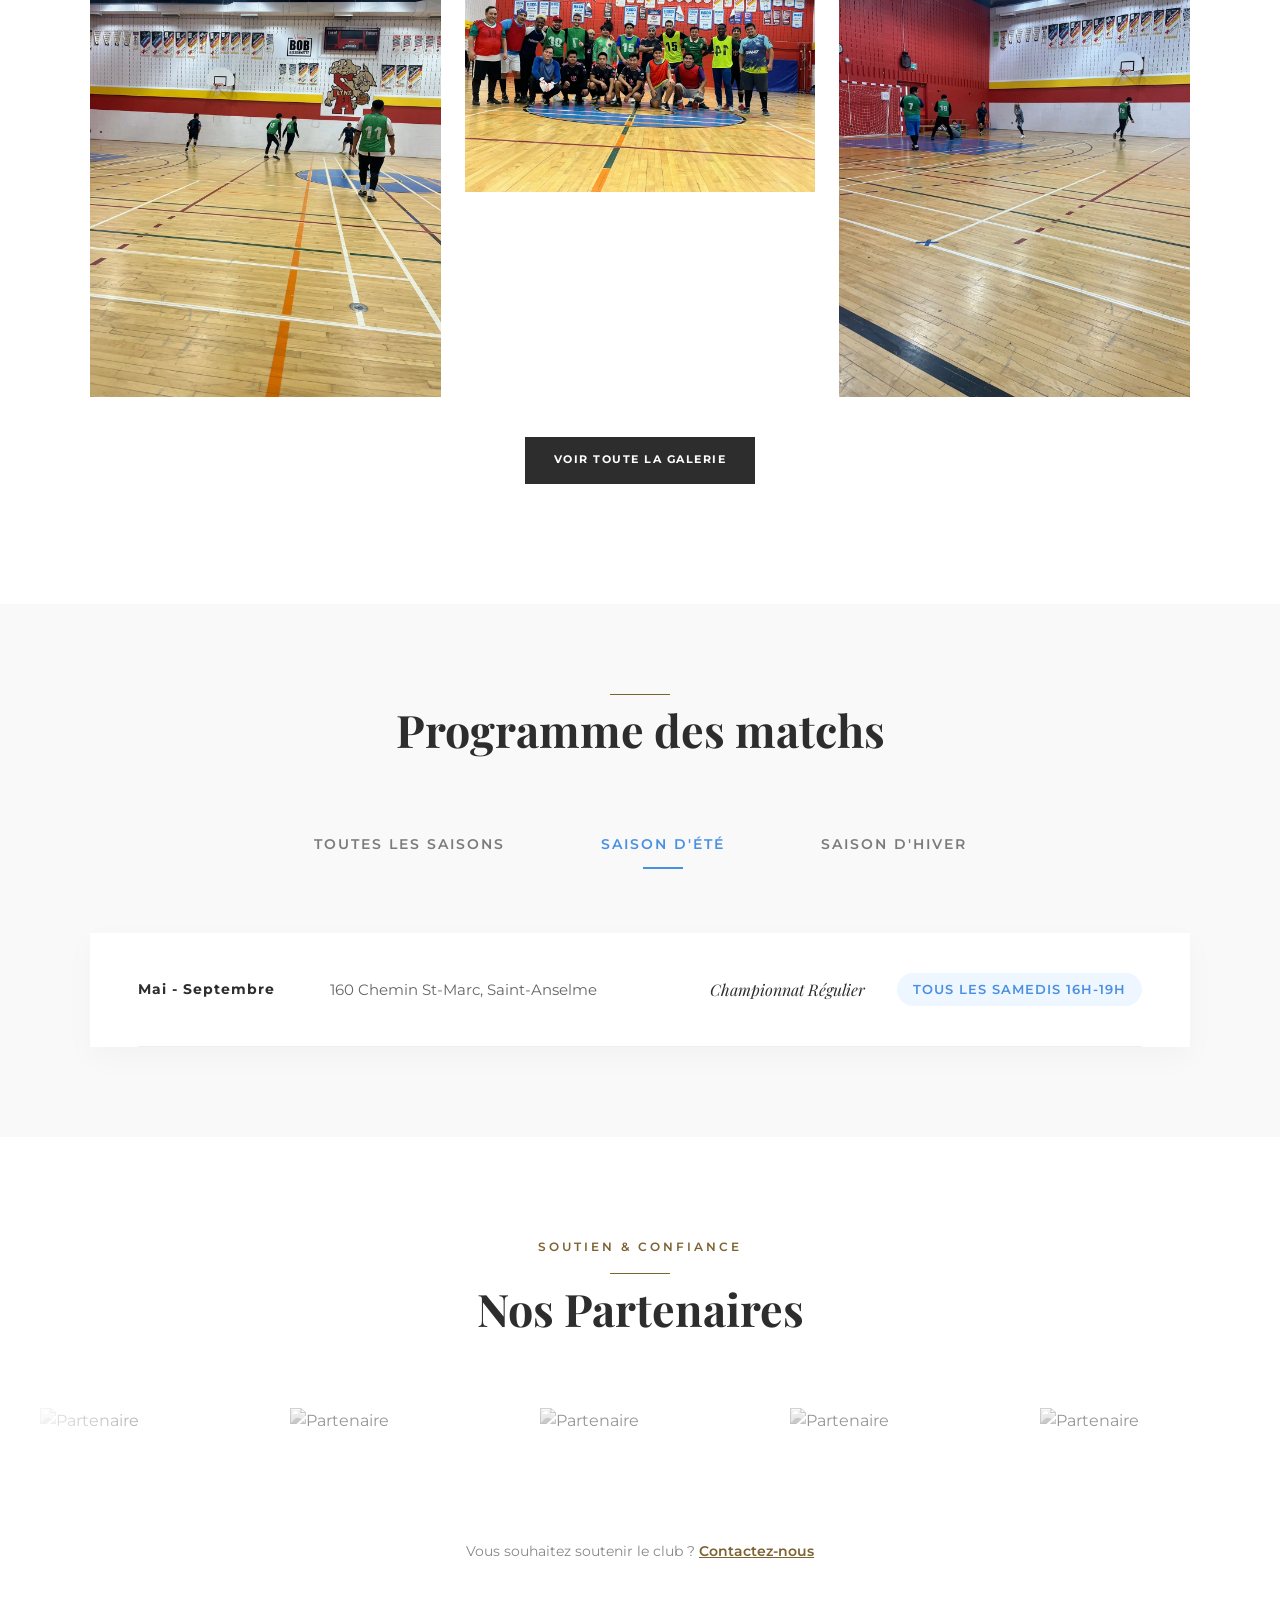
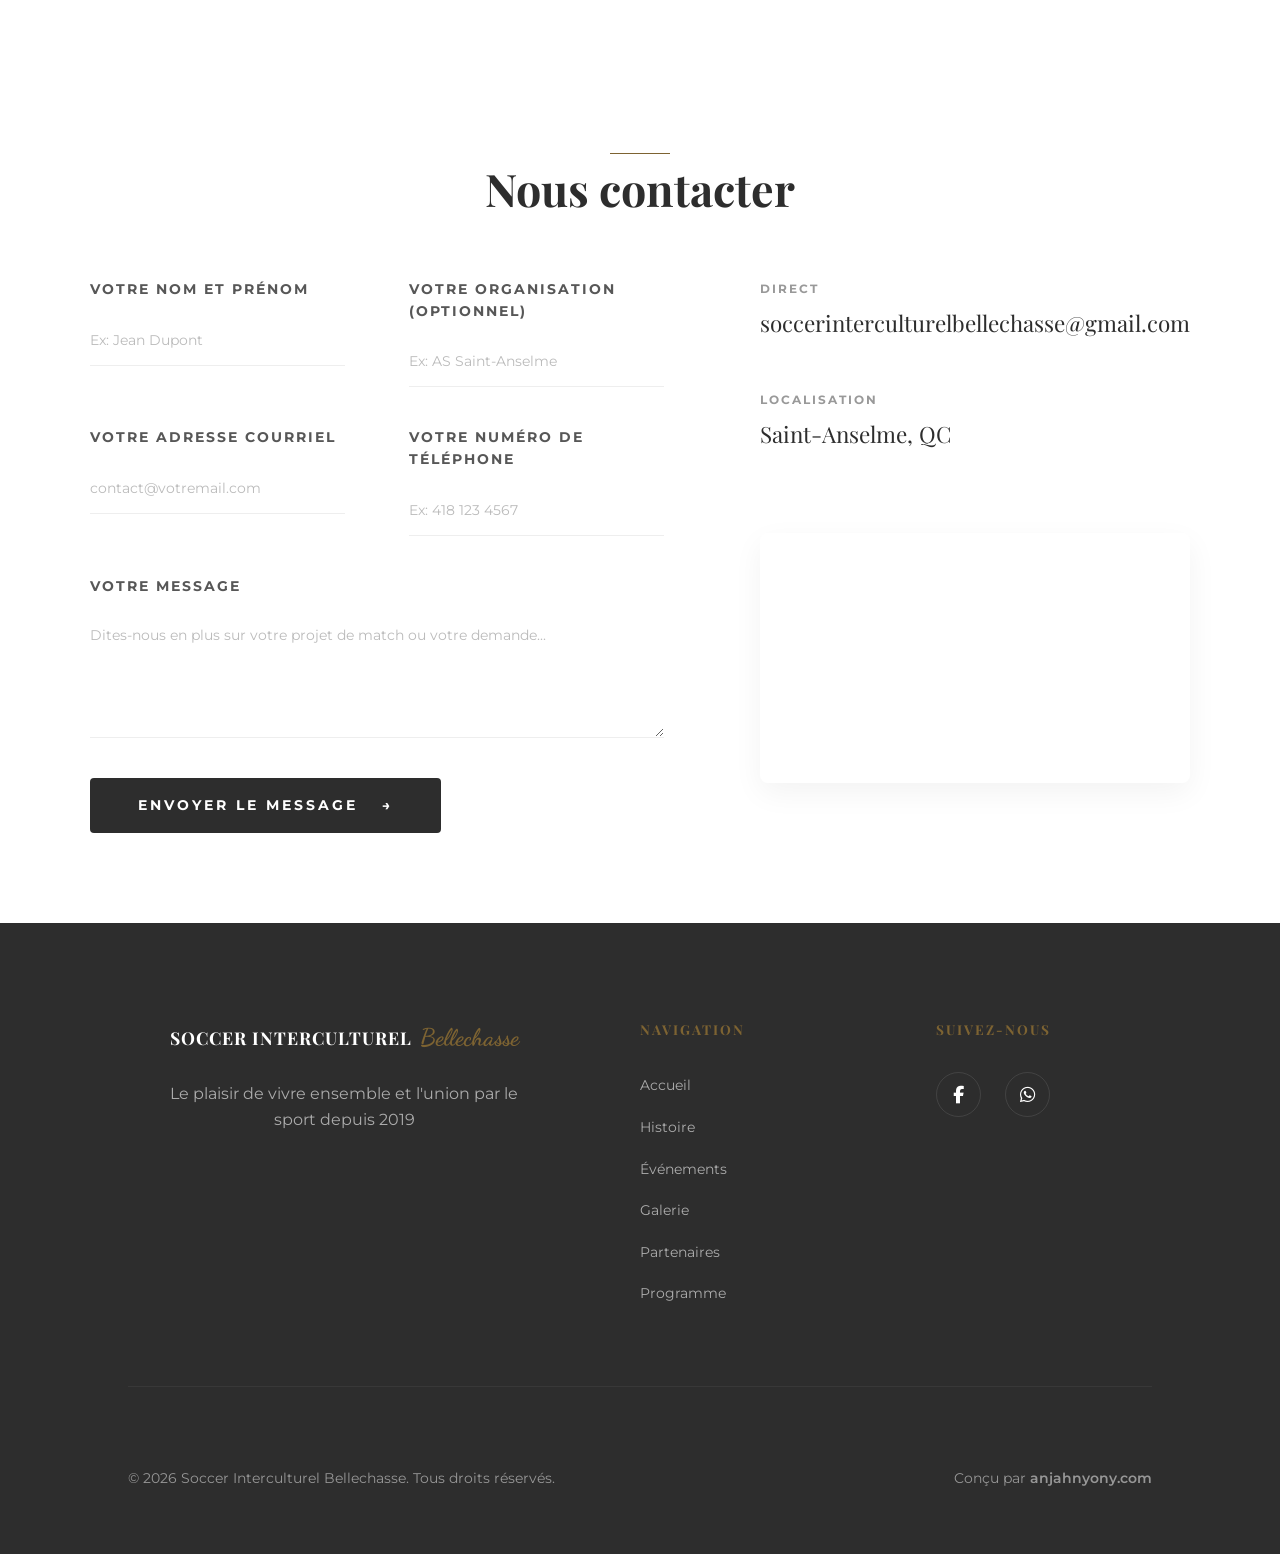
==== commit a9d4eaa4: "preview 2" ====
--- a/index.html
+++ b/index.html
@@ -74,8 +74,8 @@
         "closes": "18:00"
       },
       "sameAs": [
-        "https://www.facebook.com/soccerbellechasse",
-        "https://www.instagram.com/soccerbellechasse"
+        "https://www.facebook.com/share/g/1BbeRjiNof/?mibextid=wwXIfr",
+        "https://chat.whatsapp.com/ITBcCczR1BU3wg0SWKI2sk?mode=gi_t"
       ]
     }
     </script>
@@ -101,9 +101,8 @@
             <li><a href="#programme">Programmes</a></li>
             <li><a href="#contact">Nous contacter</a></li>
             <li class="mobile-socials">
-                <a href="#" aria-label="Facebook du club"><i class="fa-brands fa-facebook-f"></i></a>
-                <a href="#" aria-label="Instagram du club"><i class="fa-brands fa-instagram"></i></a>
-                <a href="#" aria-label="X (Twitter) du club"><i class="fa-brands fa-x-twitter"></i></a>
+                <a href="https://www.facebook.com/share/g/1BbeRjiNof/?mibextid=wwXIfr" aria-label="Facebook du club" target="_blank" rel="noopener"><i class="fa-brands fa-facebook-f"></i></a>
+                <a href="https://chat.whatsapp.com/ITBcCczR1BU3wg0SWKI2sk?mode=gi_t" aria-label="WhatsApp du club" target="_blank" rel="noopener"><i class="fa-brands fa-whatsapp"></i></a>
             </li>
         </ul>
     </nav>
@@ -358,11 +357,8 @@
             <div class="footer-social">
                 <h3 class="footer-title">Suivez-nous</h3>
                 <div class="social-icons">
-                    <a href="#" aria-label="Suivre le club sur Facebook"><i class="fa-brands fa-facebook-f"></i></a>
-                    <a href="#" aria-label="Suivre le club sur Instagram"><i class="fa-brands fa-instagram"></i></a>
-                    <a href="#" aria-label="Suivre le club sur X (Twitter)"><i class="fa-brands fa-x-twitter"></i></a>
-                    <a href="#" aria-label="Suivre le club sur X (Twitter)"><i class="fa-brands fa-tiktok"></i></a>
-                    <a href="#" aria-label="Suivre le club sur X (Twitter)"><i class="fa-brands fa-whatsapp"></i></a>
+                    <a href="https://www.facebook.com/share/g/1BbeRjiNof/?mibextid=wwXIfr" aria-label="Suivre le club sur Facebook" target="_blank" rel="noopener"><i class="fa-brands fa-facebook-f"></i></a>
+                    <a href="https://chat.whatsapp.com/ITBcCczR1BU3wg0SWKI2sk?mode=gi_t" aria-label="Suivre le club sur WhatsApp" target="_blank" rel="noopener"><i class="fa-brands fa-whatsapp"></i></a>
                 </div>
             </div>
         </div>
--- a/style.css
+++ b/style.css
@@ -224,7 +224,7 @@
 }
 
 .hero-left h1 {
-    font-size: clamp(2.5rem, 6vw, 5rem);
+    font-size: clamp(2rem, 4vw, 3.5rem);
     line-height: 1.1;
     margin-bottom: 2rem;
     color: var(--text-color);
@@ -232,7 +232,7 @@
 }
 
 .hero-left p {
-    font-size: clamp(1rem, 1.5vw, 1.3rem);
+    font-size: clamp(1rem, 1.2vw, 1.15rem);
     color: #666;
     margin-bottom: 3rem;
     max-width: 550px;
@@ -305,8 +305,8 @@
 }
 
 .section-title {
-    font-size: clamp(2.2rem, 5vw, 4.5rem);
-    margin-bottom: clamp(2.5rem, 6vh, 5rem);
+    font-size: clamp(1.8rem, 3.5vw, 3rem);
+    margin-bottom: clamp(2.5rem, 6vh, 4rem);
     text-align: center;
     position: relative;
 }
@@ -419,13 +419,13 @@
 }
 
 .story-right h2 {
-    font-size: clamp(2.5rem, 4vw, 4rem);
+    font-size: clamp(1.8rem, 3vw, 2.8rem);
     margin-bottom: 2rem;
     line-height: 1.2;
 }
 
 .story-text p {
-    font-size: clamp(1.05rem, 1.2vw, 1.25rem);
+    font-size: clamp(1rem, 1vw + 0.5rem, 1.1rem);
     margin-bottom: 1.5rem;
     color: #666;
     line-height: 1.8;
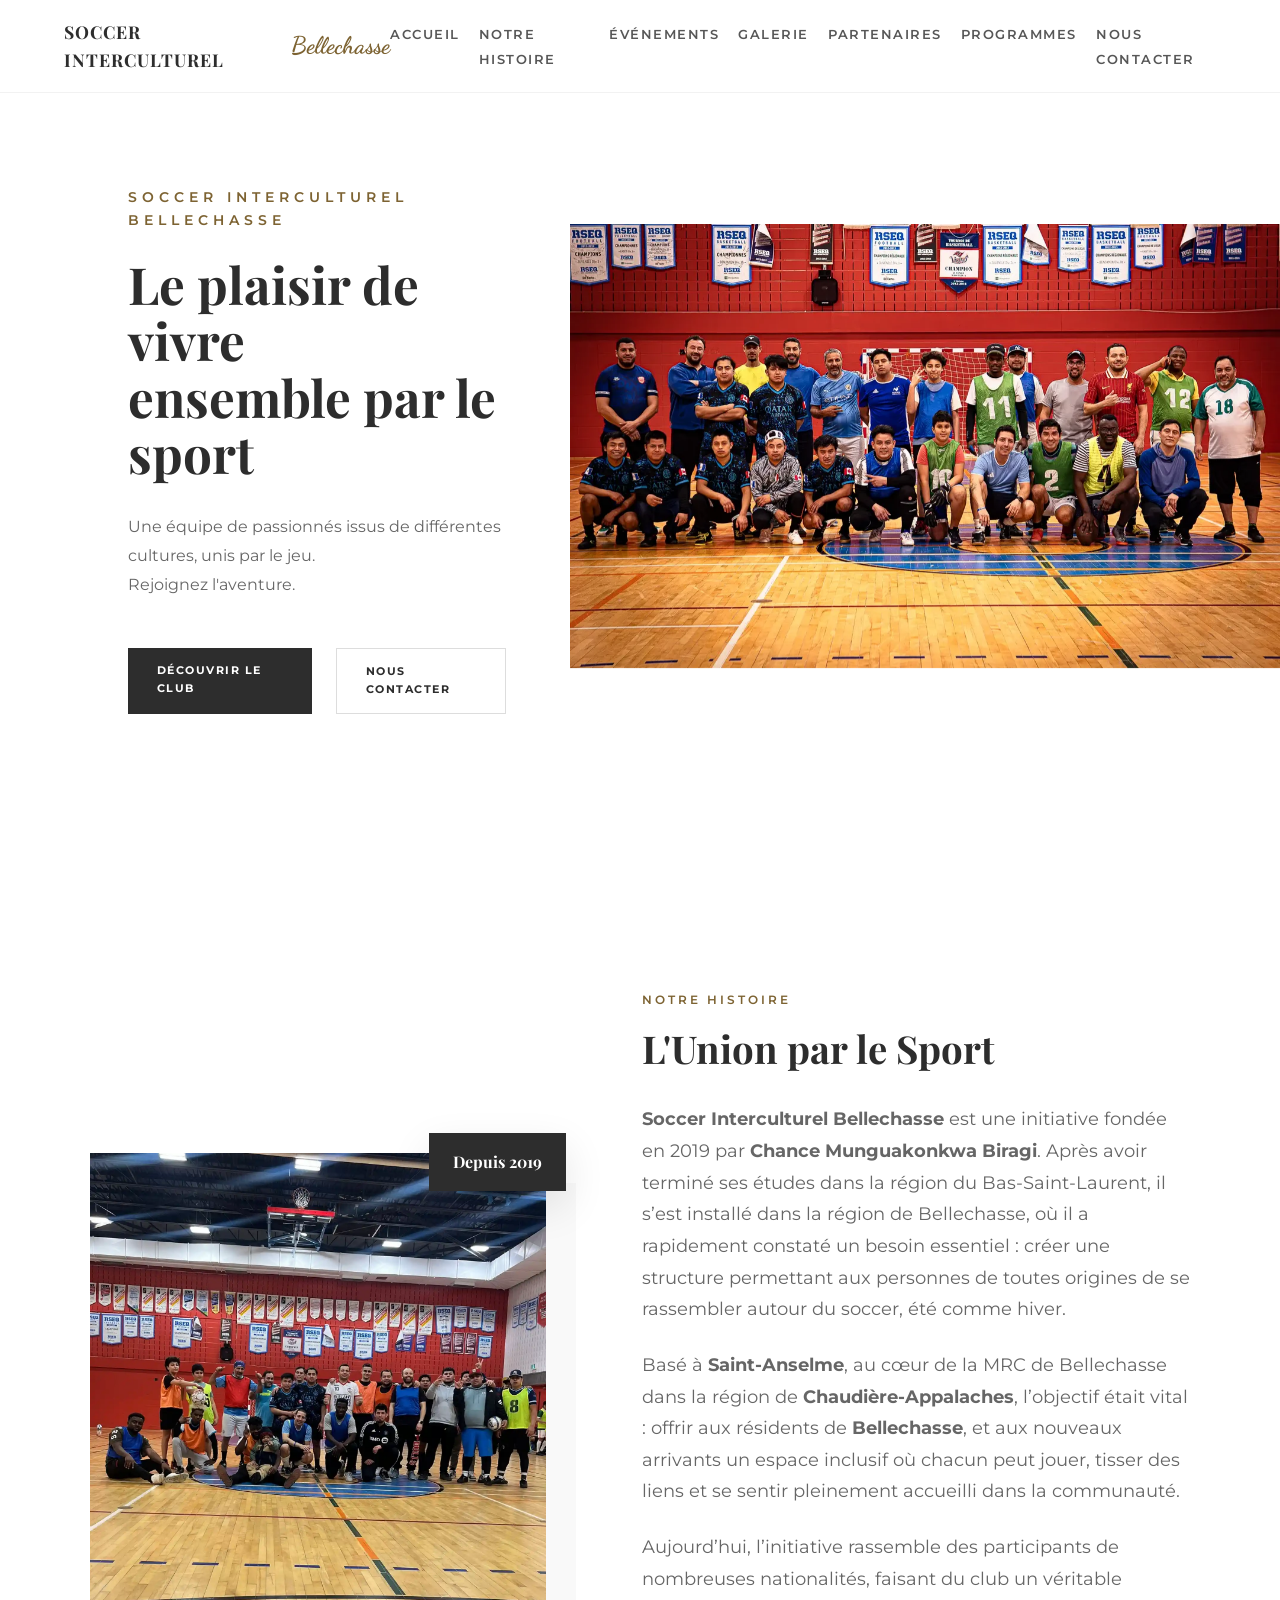
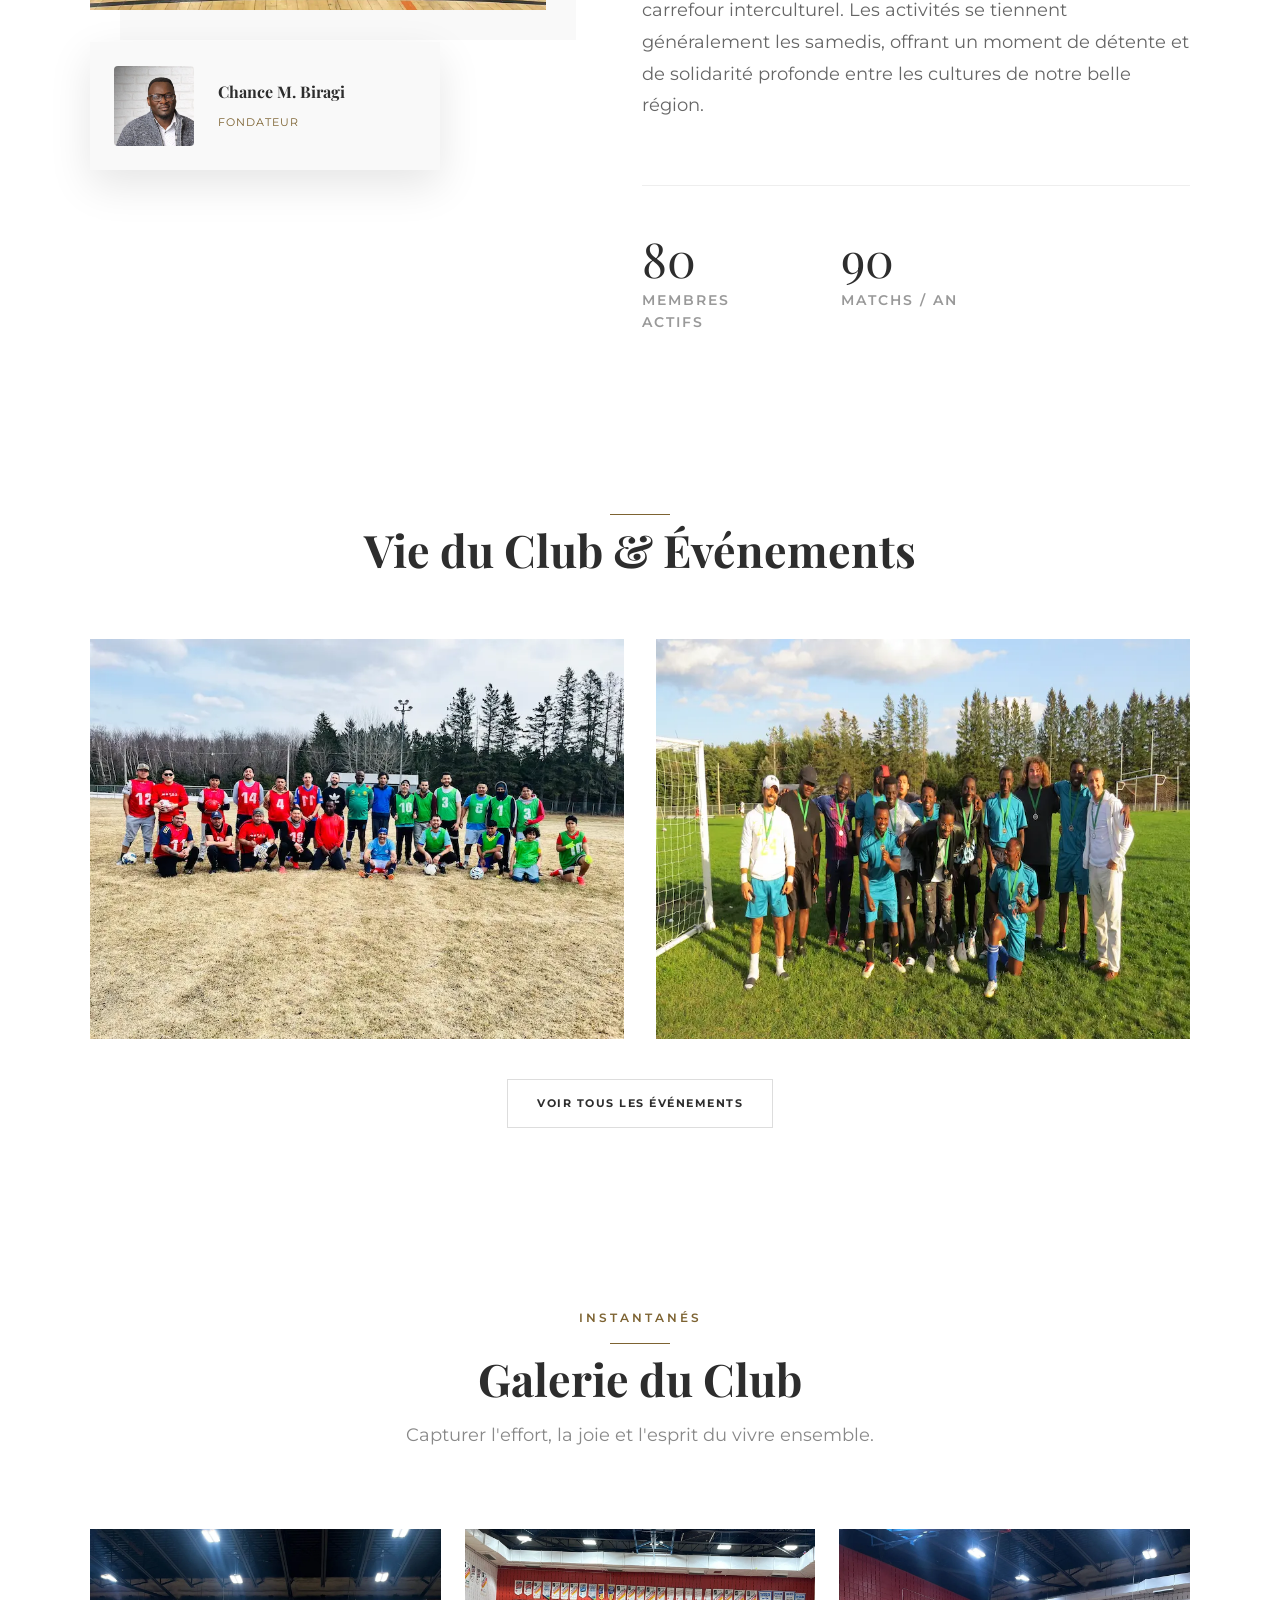
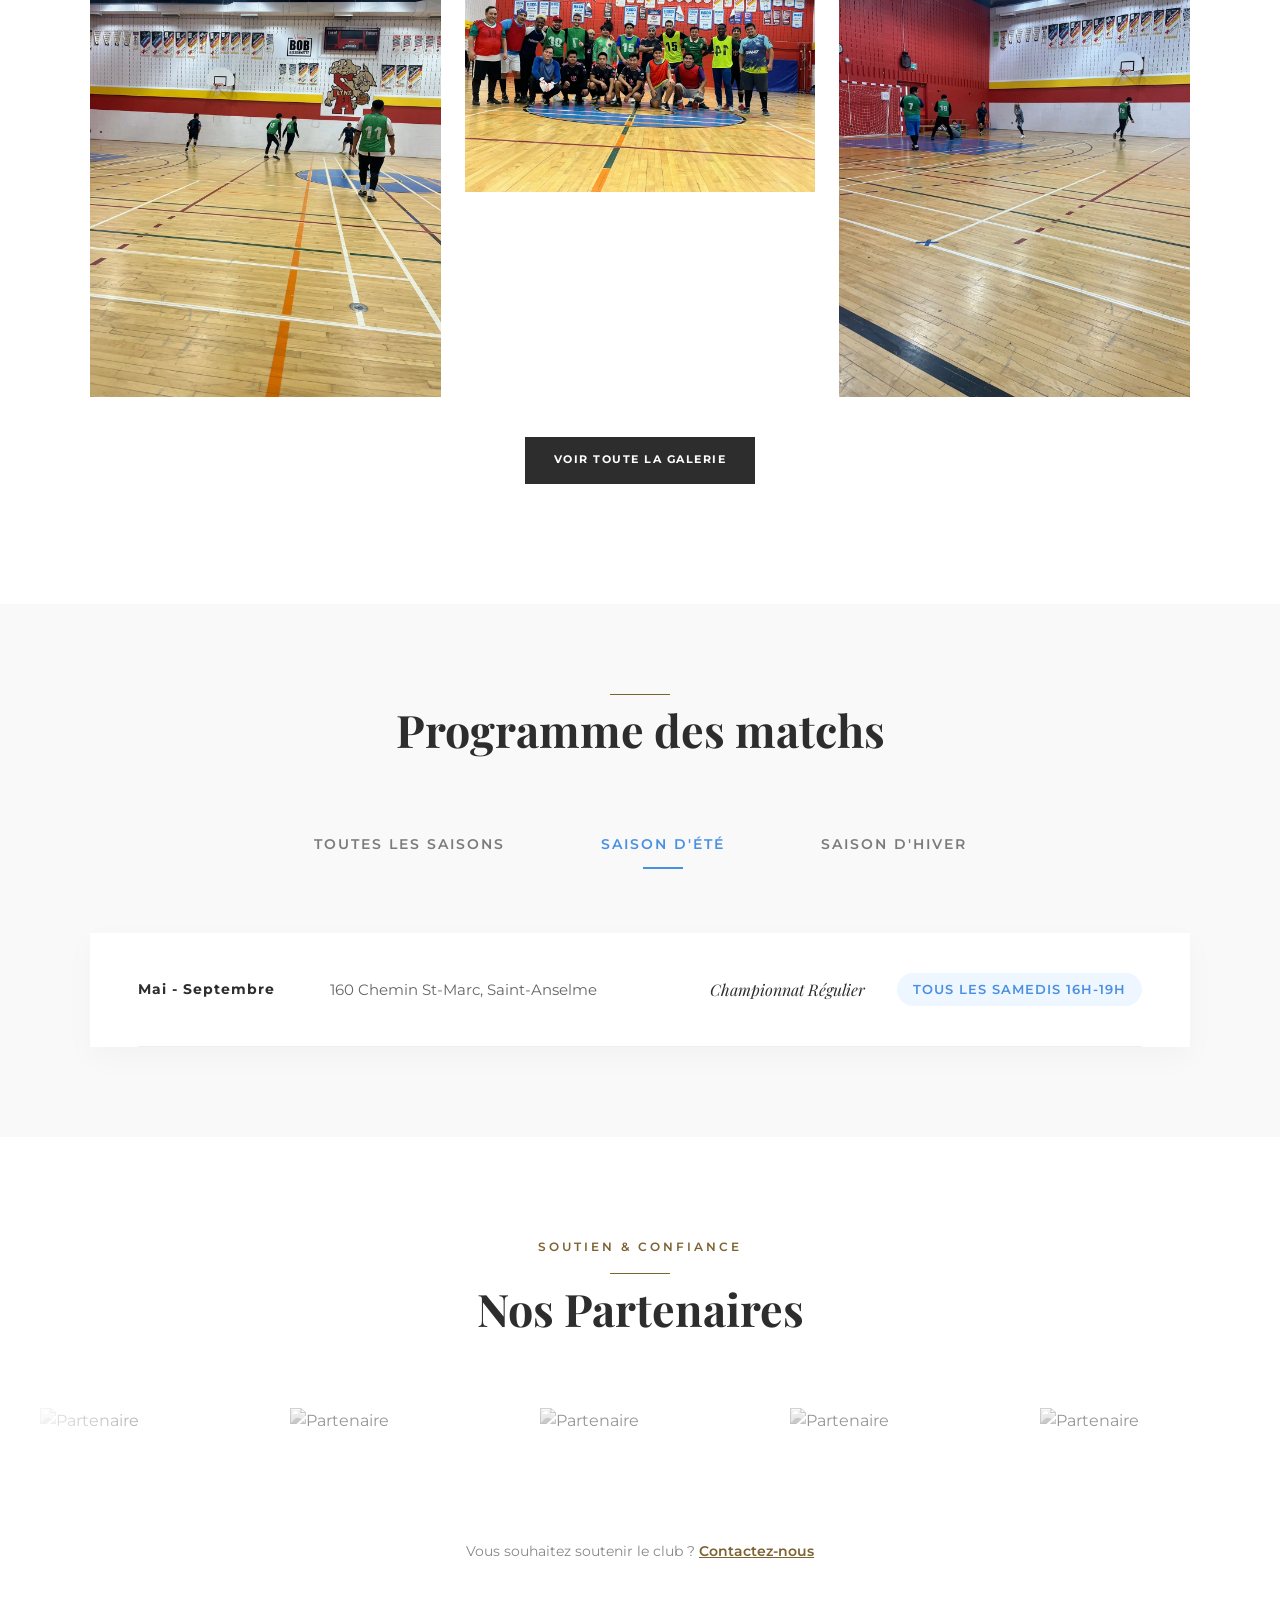
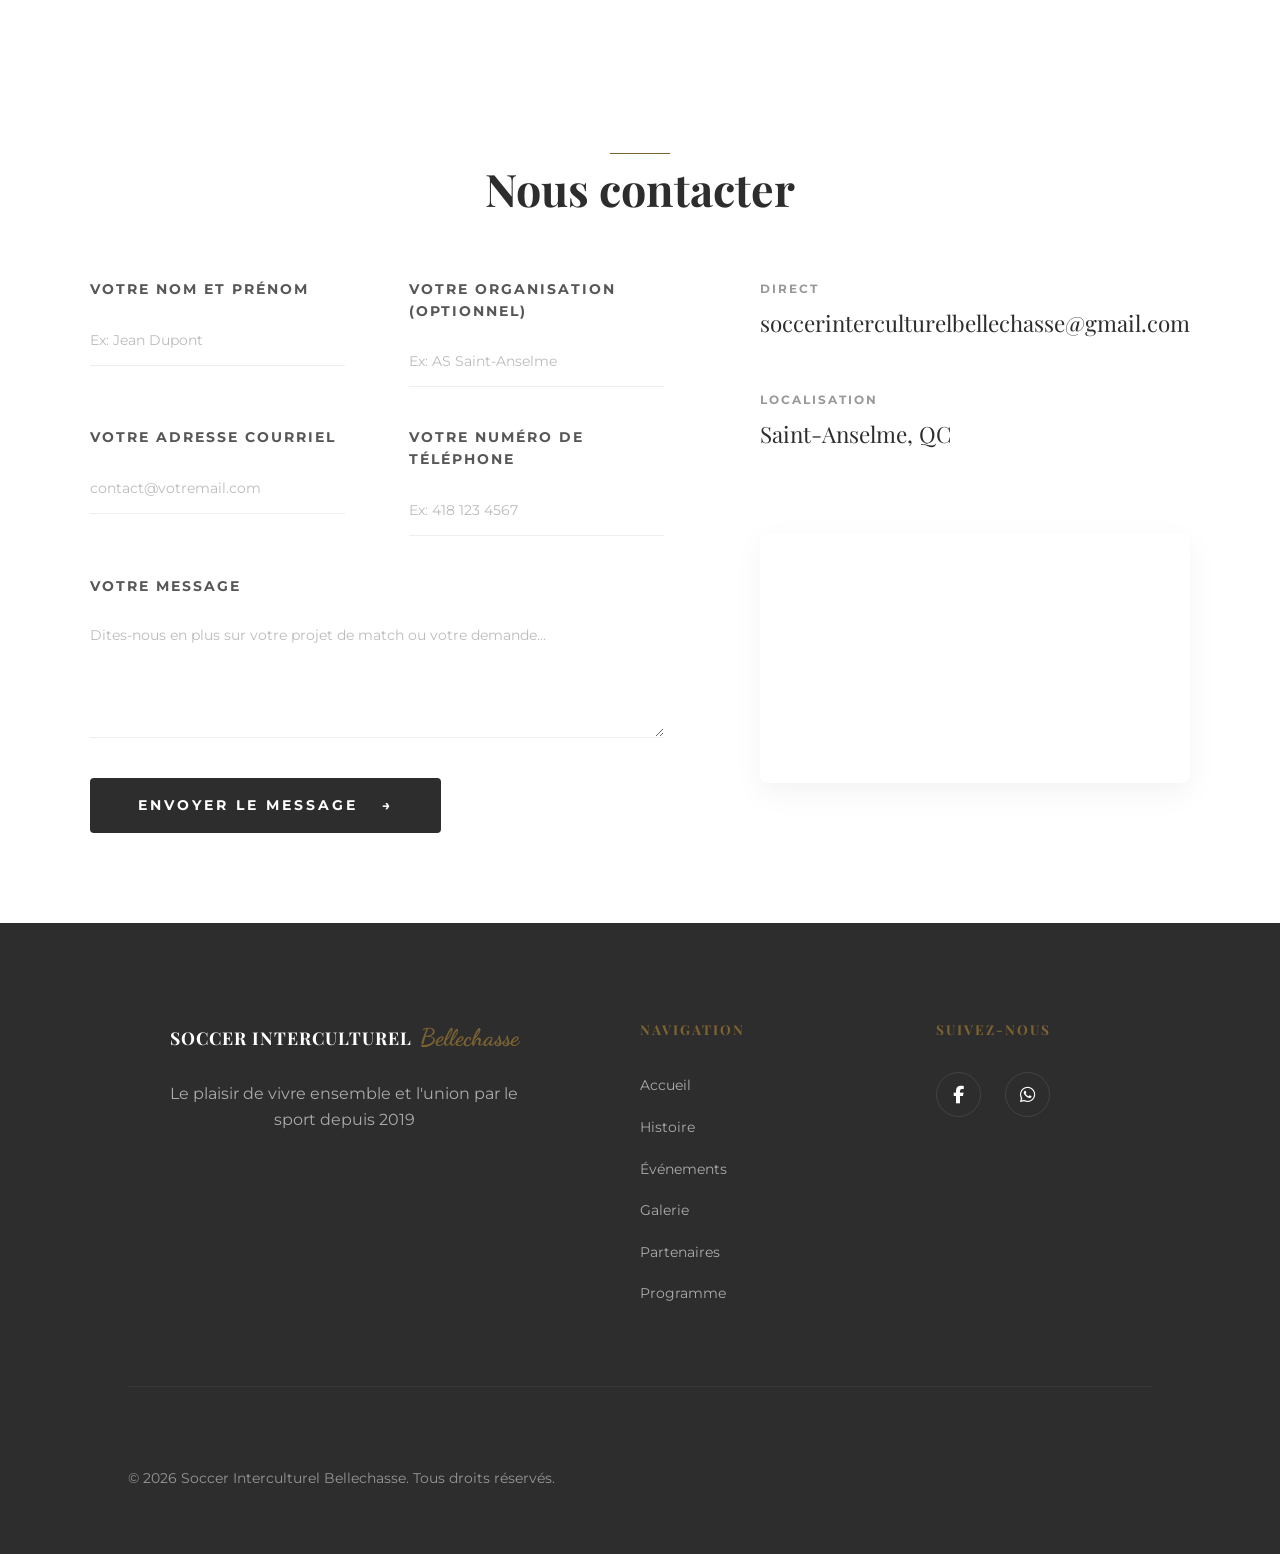
==== commit ad19113d: "preview 3 sans anjah" ====
--- a/index.html
+++ b/index.html
@@ -364,7 +364,7 @@
         </div>
         <div class="footer-bottom">
             <p>&copy; 2026 Soccer Interculturel Bellechasse. Tous droits réservés.</p>
-            <p>Conçu par <a href="https://anjahnyony.com" target="_blank">anjahnyony.com</a></p>
+            <!-- <p>Conçu par <a href="https://anjahnyony.com" target="_blank">anjahnyony.com</a></p> -->
         </div>
     </footer>
 
